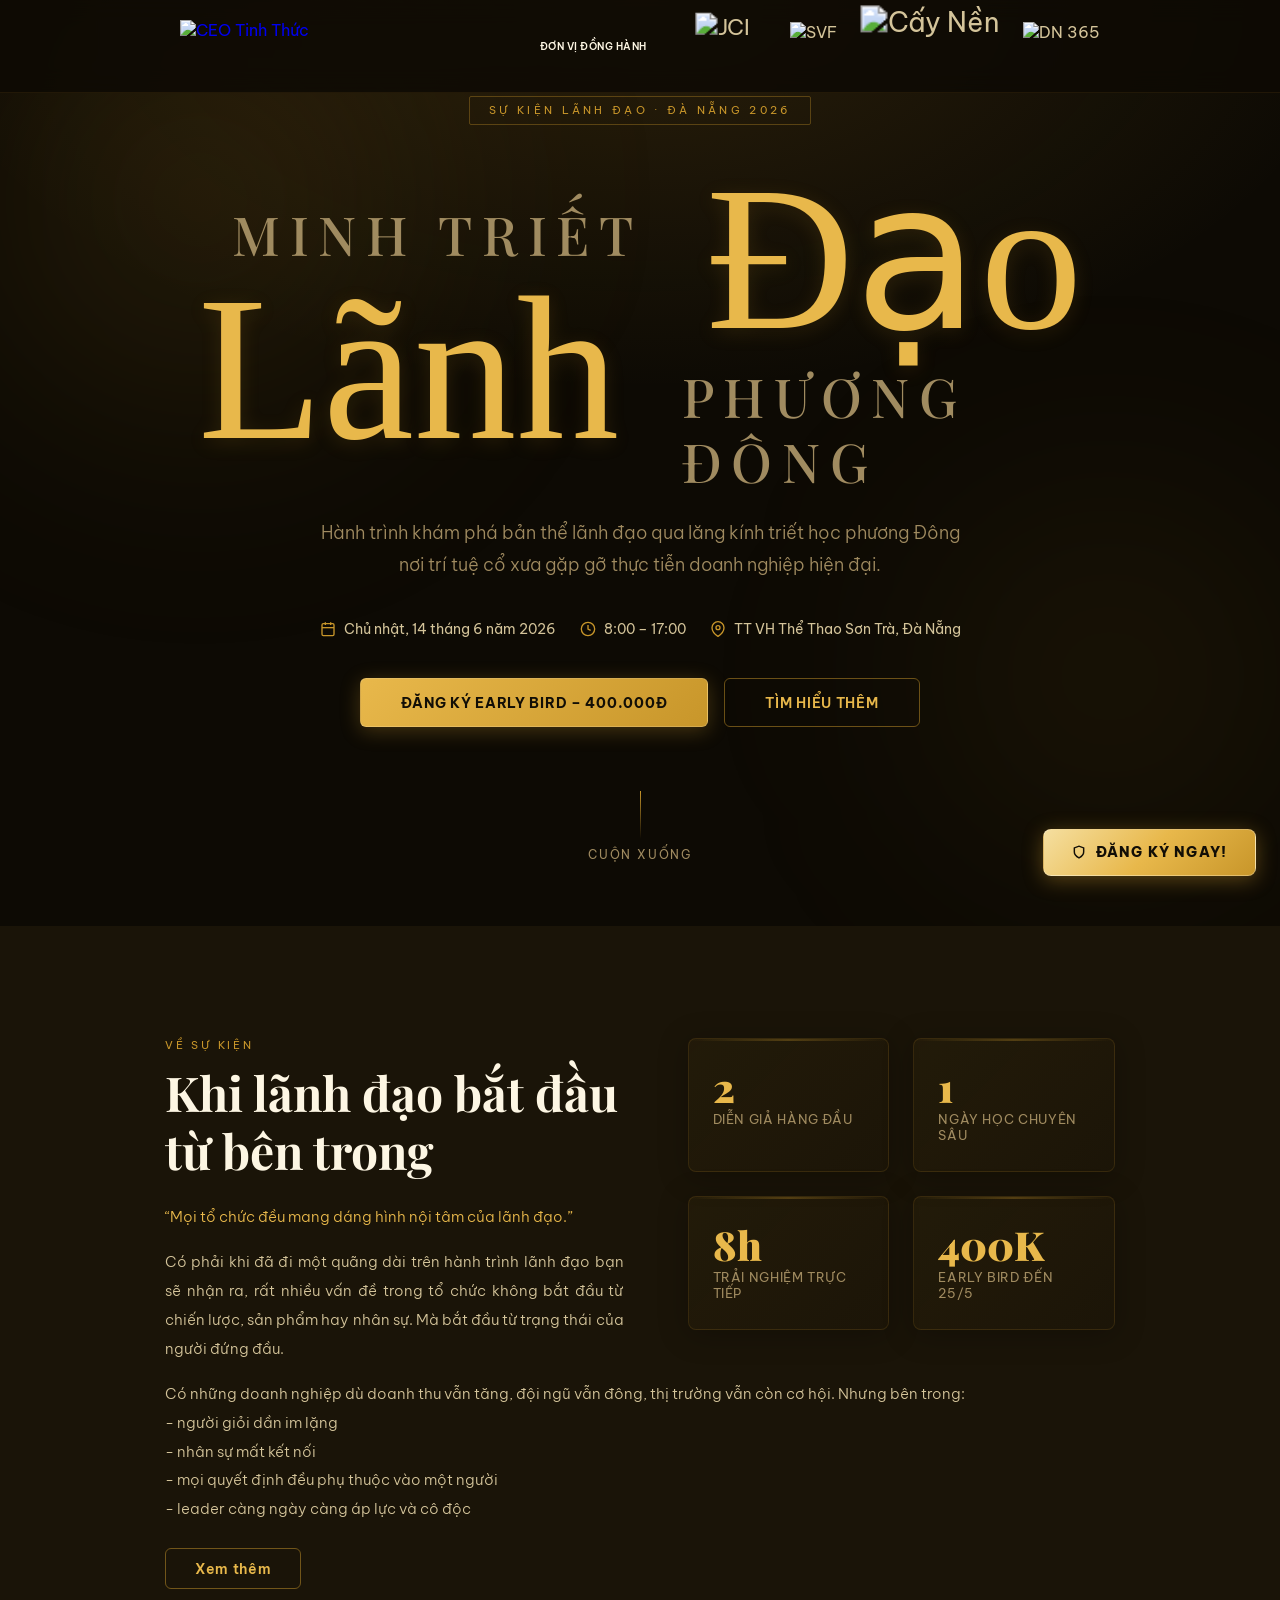
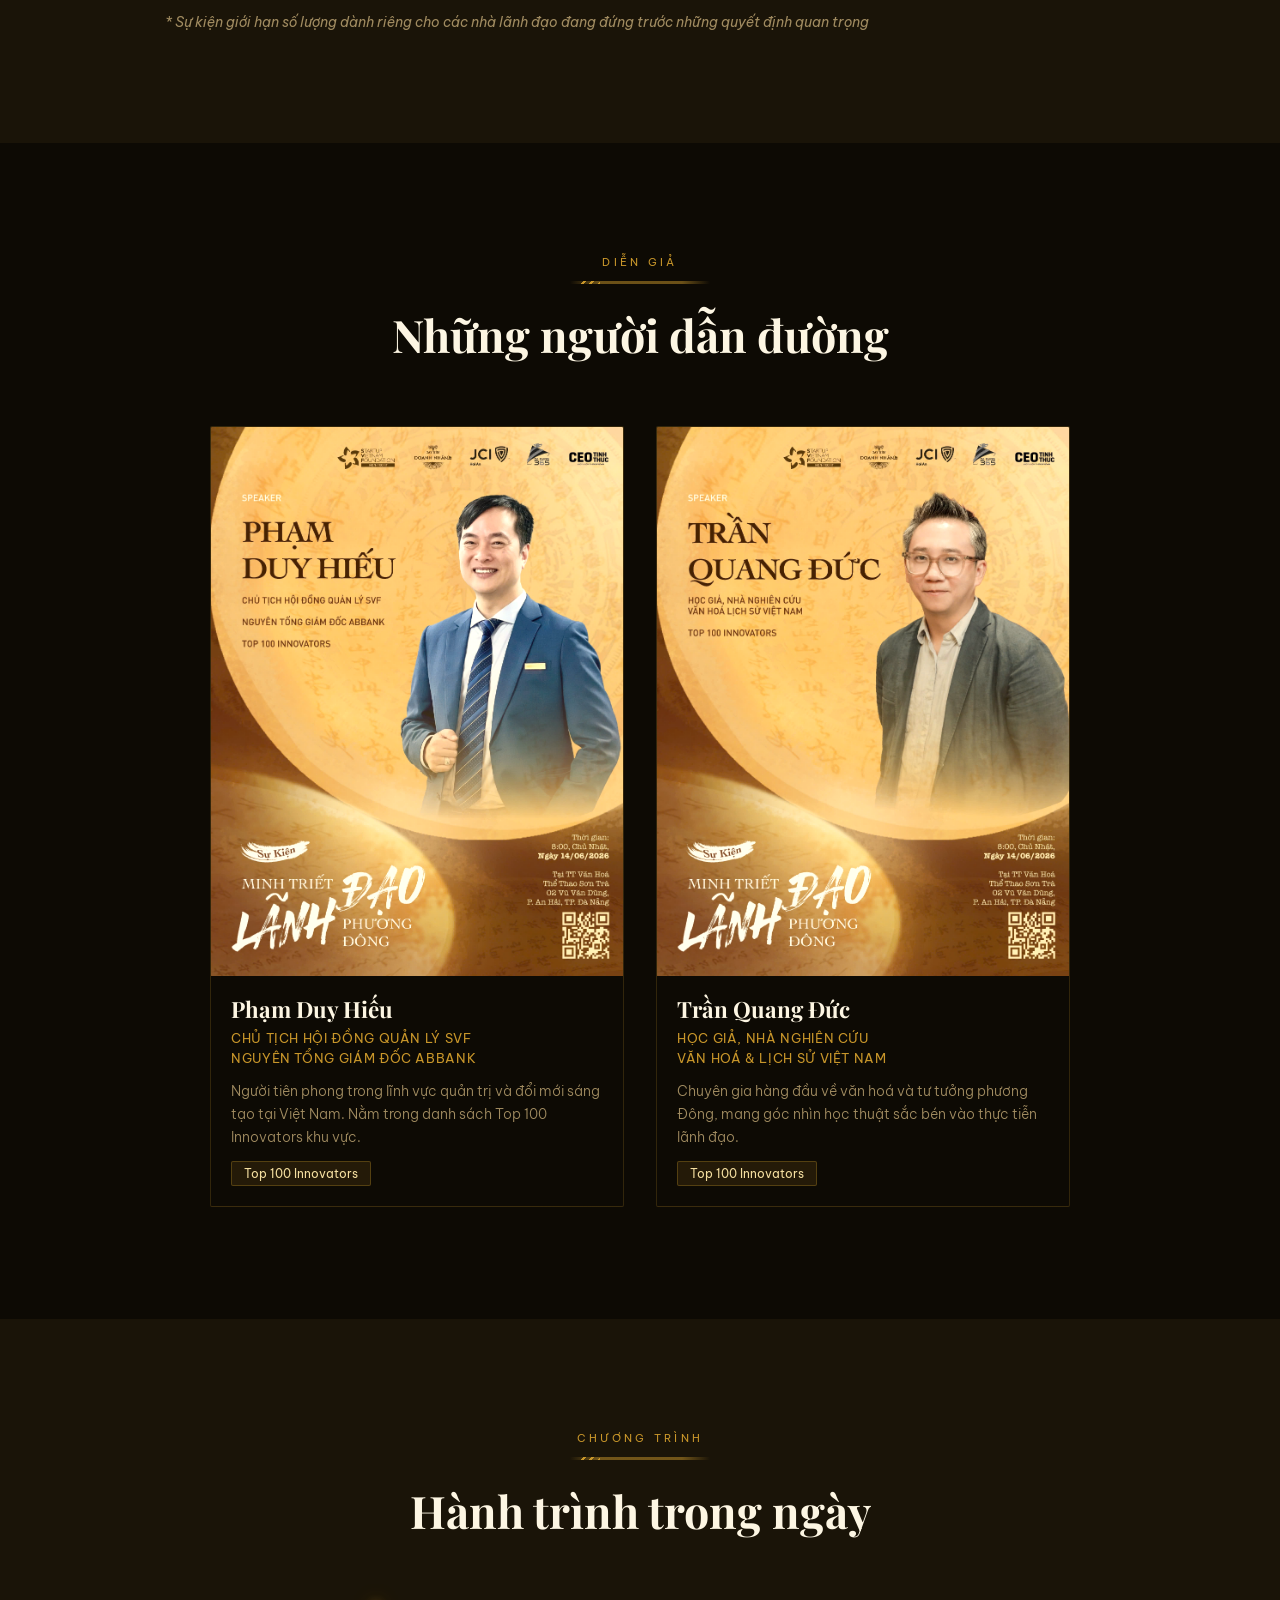
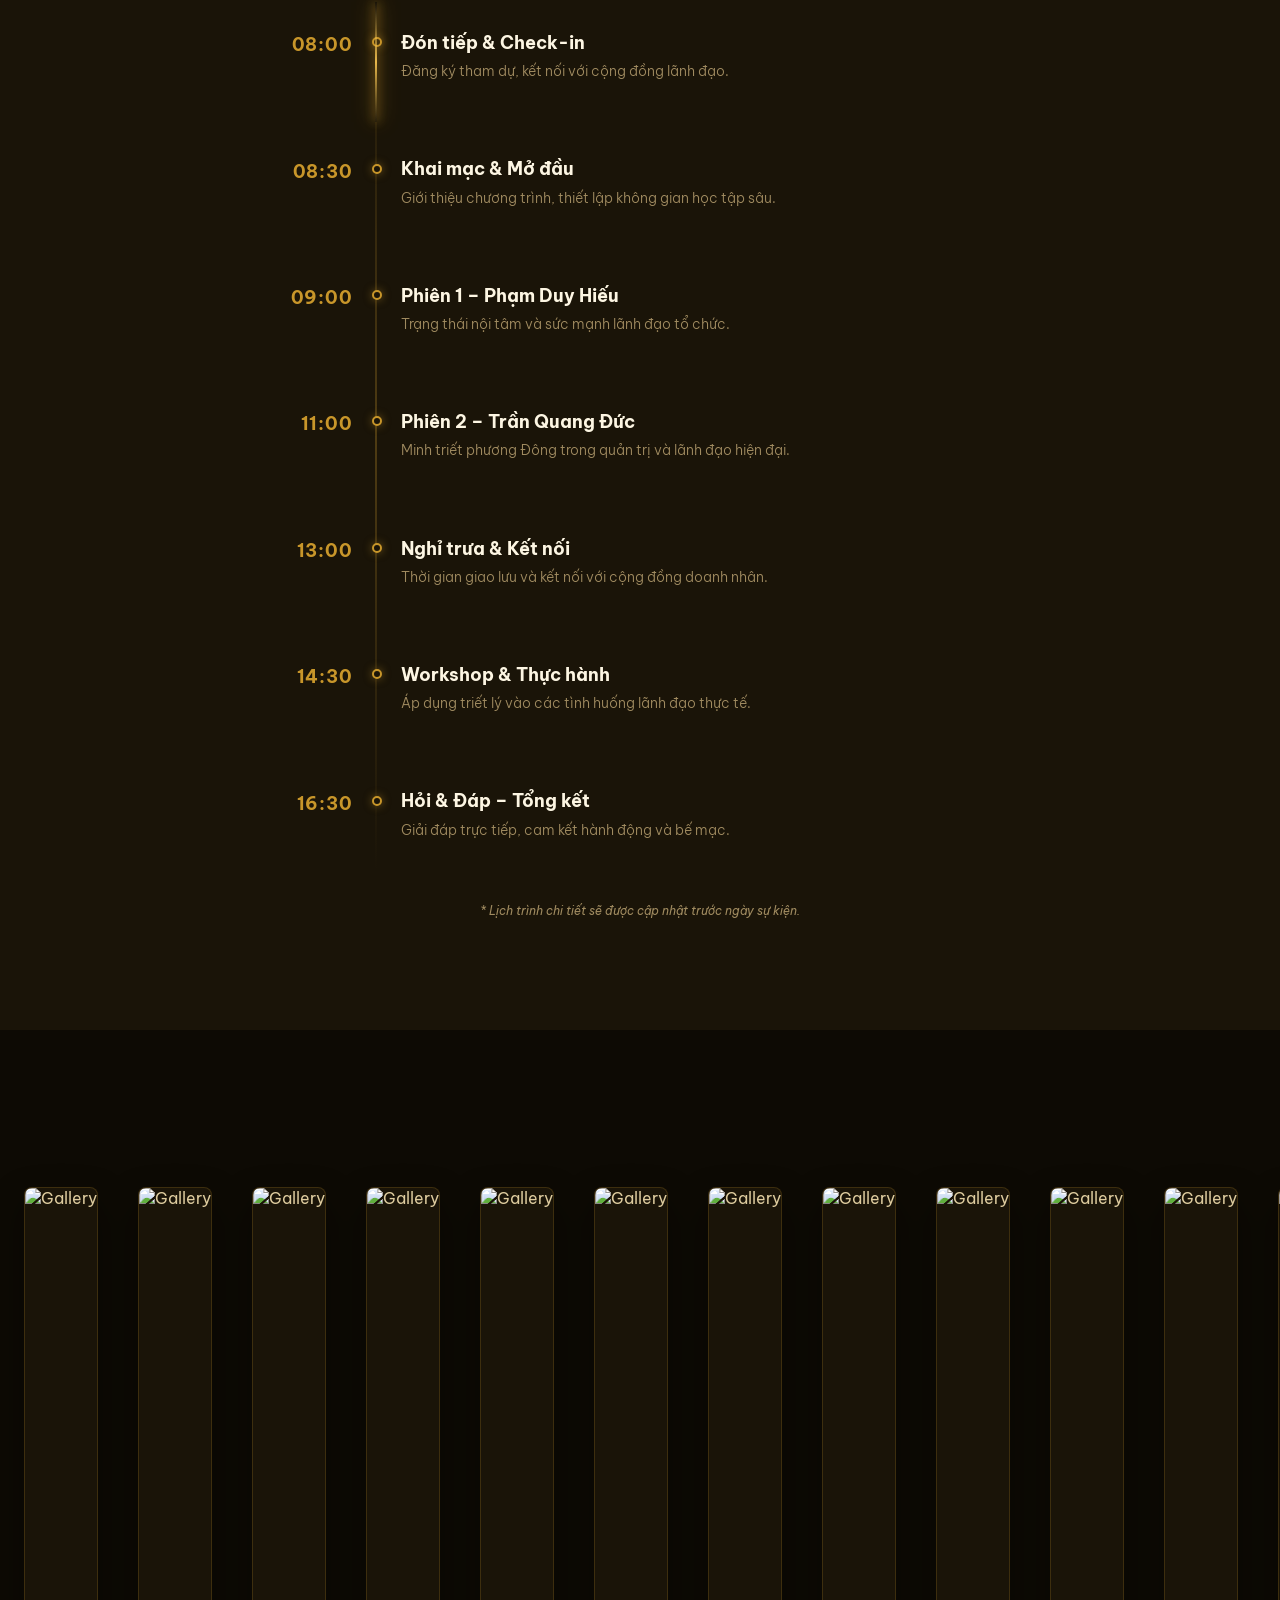
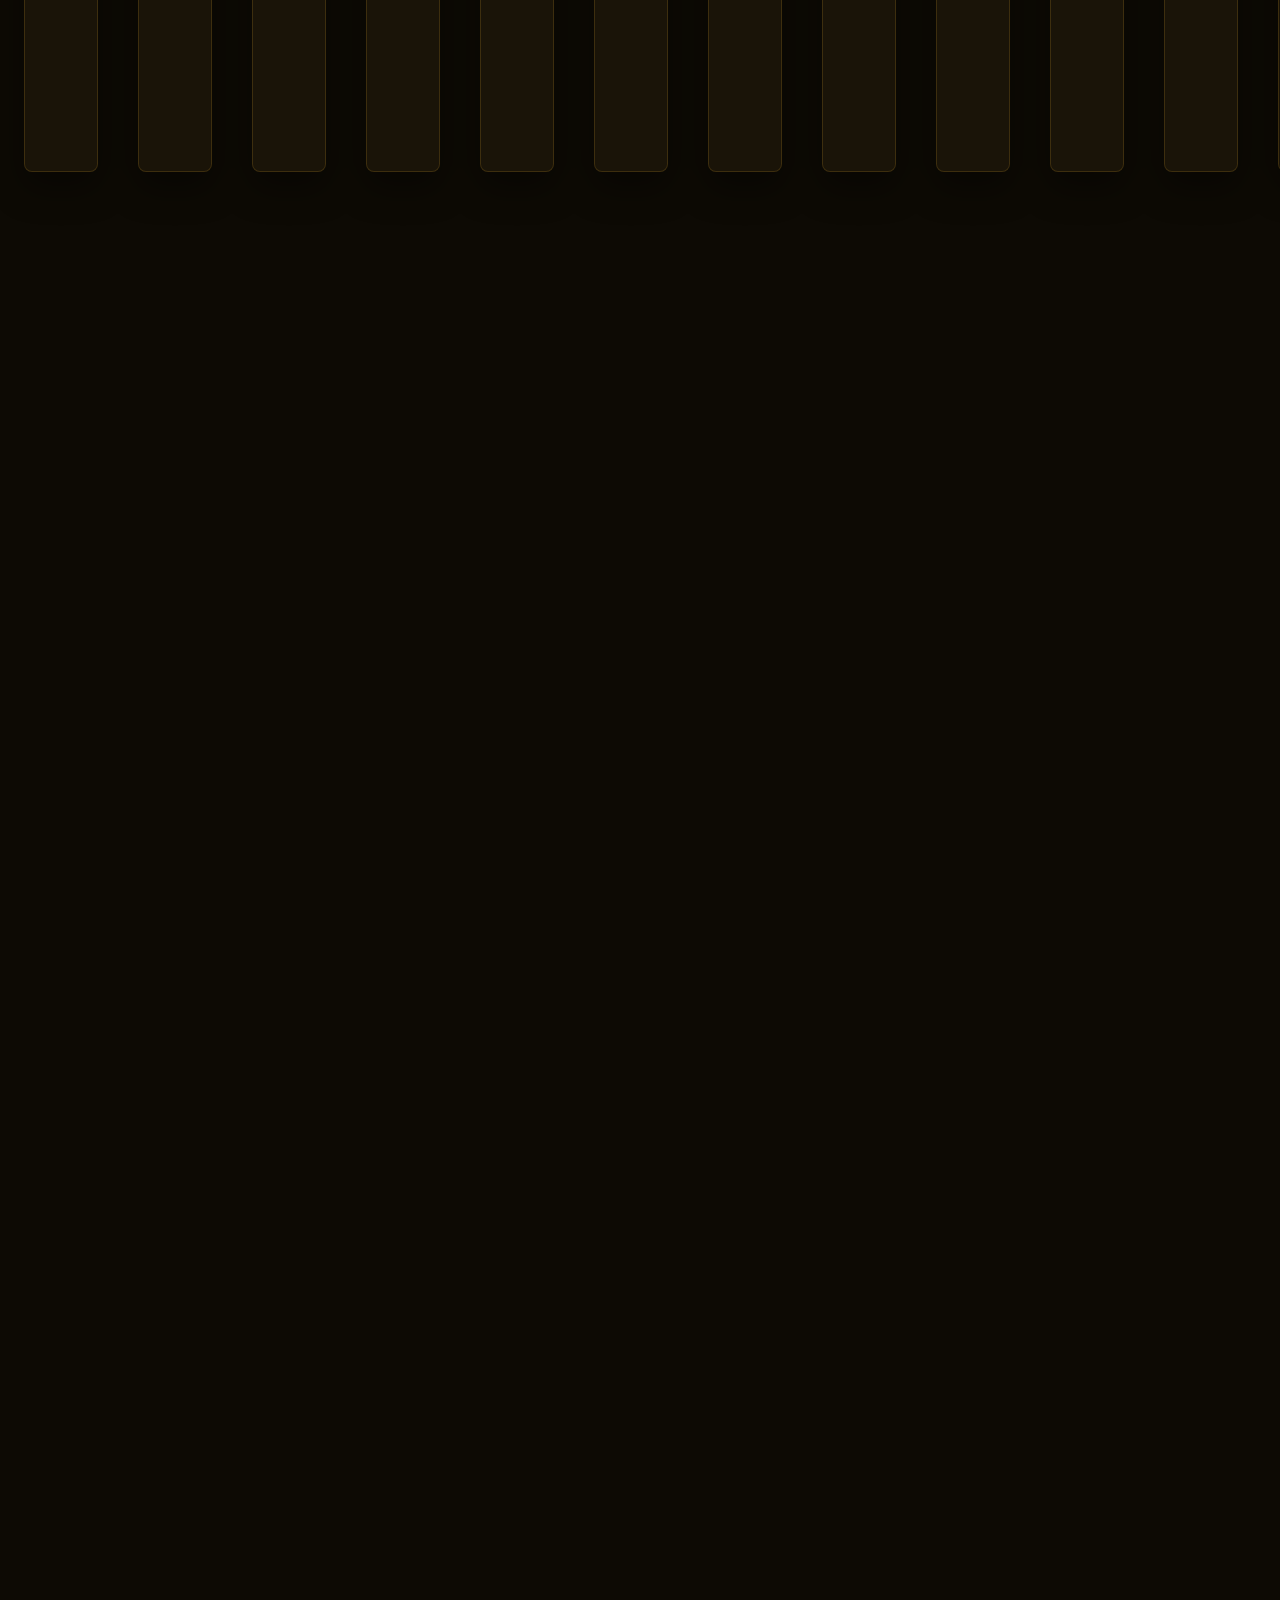
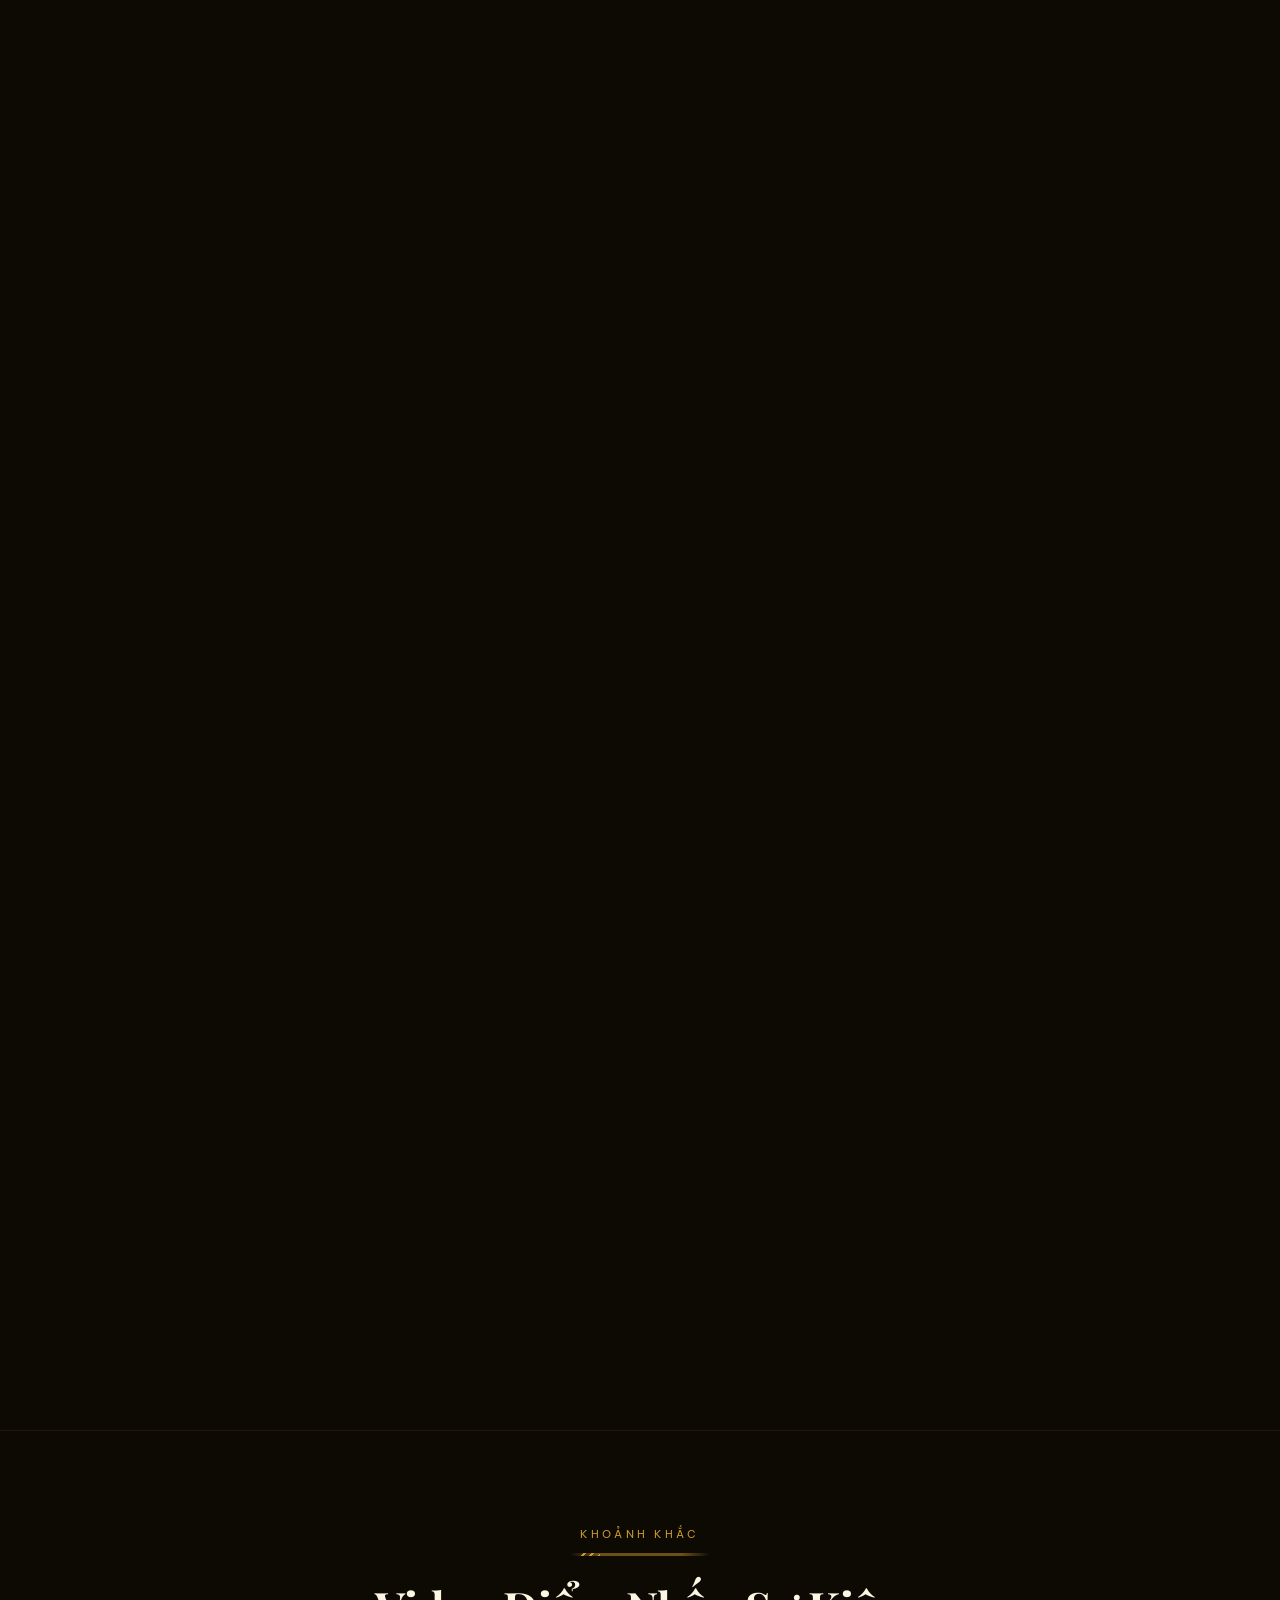
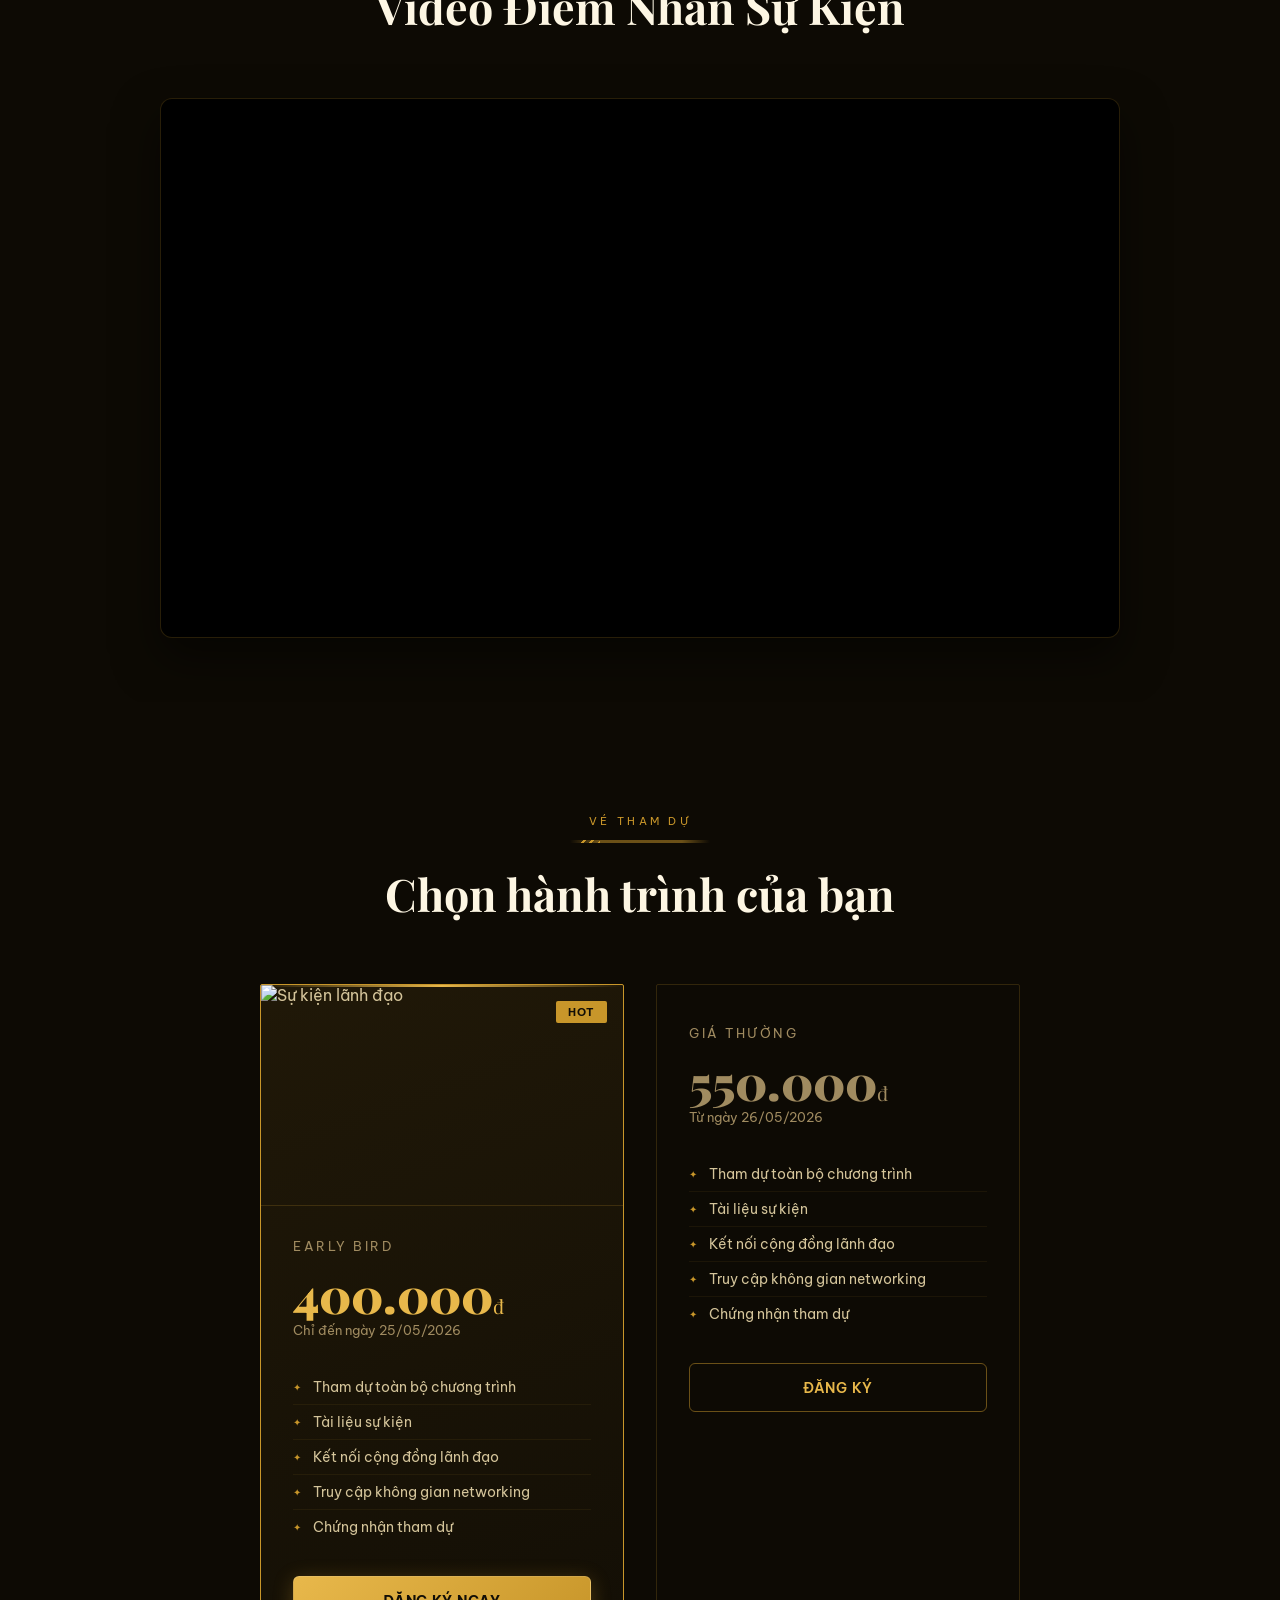
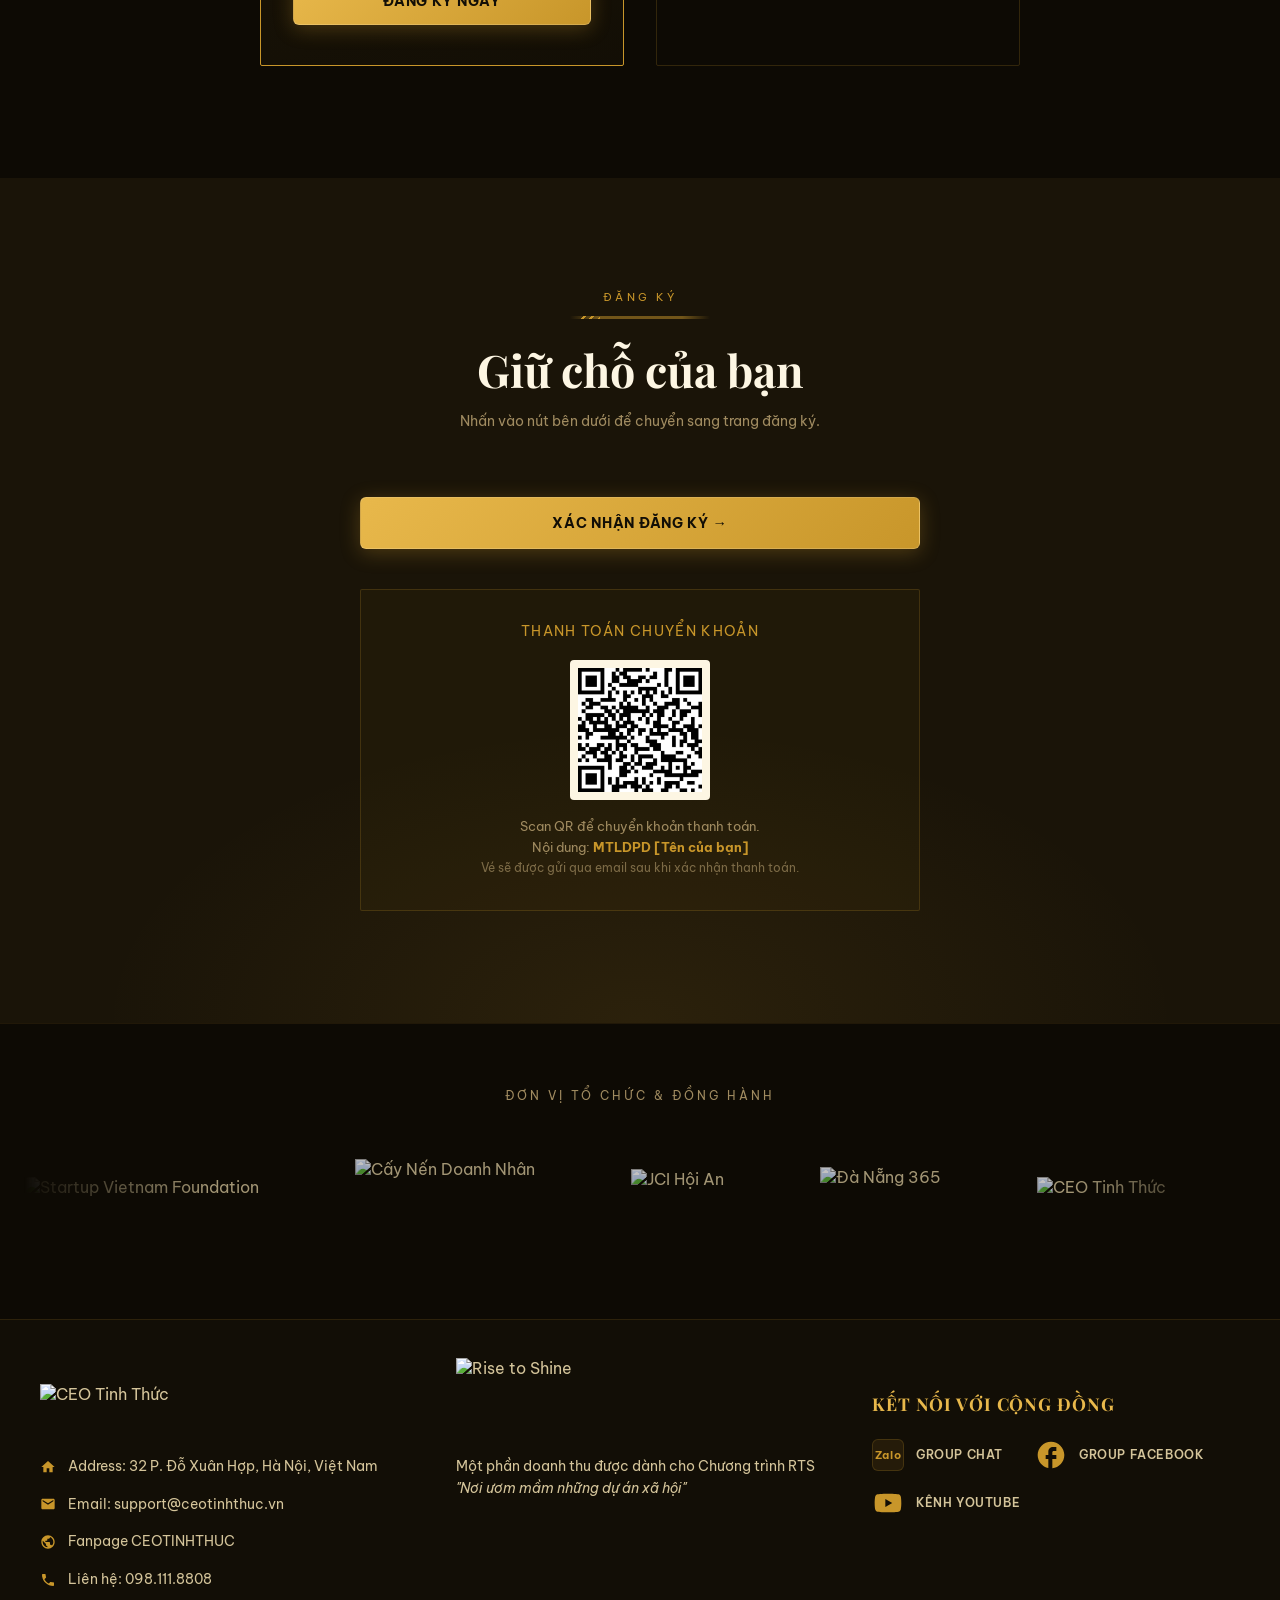
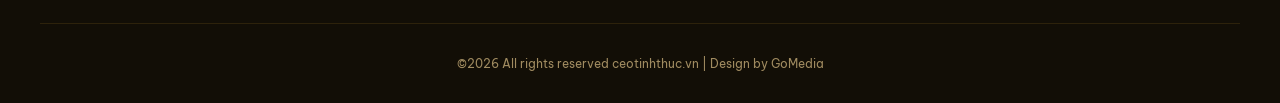
==== index.html @ cbc5095c "Deploy landing page" ====
<!DOCTYPE html>
<html lang="vi">

<head>
  <meta charset="UTF-8">
  <meta name="viewport" content="width=device-width, initial-scale=1.0">
  <title>Minh Triết Lãnh Đạo Phương Đông – 14/06/2026</title>
  <link rel="preconnect" href="https://fonts.googleapis.com">
  <link rel="preconnect" href="https://fonts.gstatic.com" crossorigin>
  <link
    href="https://fonts.googleapis.com/css2?family=Be+Vietnam+Pro:ital,wght@0,300;0,400;0,500;0,600;0,700;0,800;0,900;1,300;1,400&family=Playfair+Display:wght@700;900&display=swap"
    rel="stylesheet">
  <style>
    @font-face {
      font-family: 'Bridgers Brush';
      src: url('1FTV-VIP-Bridgers-Brush.otf') format('opentype');
      font-weight: normal;
      font-style: normal;
      font-display: swap;
    }

    *,
    *::before,
    *::after {
      box-sizing: border-box;
      margin: 0;
      padding: 0;
    }

    :root {
      --gold: #C8962A;
      --gold-light: #E8B84B;
      --gold-pale: #F5DFA0;
      --gold-glow: #F0C050;
      --dark: #0D0A04;
      --dark-2: #1A1408;
      --dark-3: #251C0C;
      --dark-4: #2E2310;
      --ink: #120E06;
      --cream: #FDF6E3;
      --cream-dim: #F5EDCC;
      --text-muted: #A08B60;
      --text-body: #D4C49A;
    }

    html {
      scroll-behavior: smooth;
    }

    body {
      font-family: 'Be Vietnam Pro', sans-serif;
      background: var(--dark);
      color: var(--text-body);
      overflow-x: hidden;
    }

    /* ─── NOISE OVERLAY ─── */
    body::before {
      content: '';
      position: fixed;
      inset: 0;
      z-index: 0;
      background-image: url("data:image/svg+xml,%3Csvg viewBox='0 0 256 256' xmlns='http://www.w3.org/2000/svg'%3E%3Cfilter id='n'%3E%3CfeTurbulence type='fractalNoise' baseFrequency='0.9' numOctaves='4' stitchTiles='stitch'/%3E%3C/filter%3E%3Crect width='100%25' height='100%25' filter='url(%23n)' opacity='0.04'/%3E%3C/svg%3E");
      pointer-events: none;
      opacity: .35;
    }

    /* ─── GLOW BLOBS ─── */
    .blob {
      position: absolute;
      border-radius: 50%;
      filter: blur(120px);
      pointer-events: none;
      z-index: 0;
    }

    .blob-1 {
      width: 600px;
      height: 600px;
      background: radial-gradient(circle, rgba(200, 150, 42, .18) 0%, transparent 70%);
      top: -100px;
      left: -100px;
      animation: blobFloat1 8s infinite ease-in-out;
    }

    .blob-2 {
      width: 500px;
      height: 500px;
      background: radial-gradient(circle, rgba(200, 150, 42, .12) 0%, transparent 70%);
      bottom: 0;
      right: -80px;
      animation: blobFloat2 10s infinite ease-in-out;
    }

    /* ─── SECTION BASE ─── */
    section {
      position: relative;
      z-index: 1;
    }

    /* ─── DIVIDER ─── */
    .divider {
      position: relative;
      width: 140px;
      height: 3px;
      background: linear-gradient(90deg, transparent, rgba(200, 150, 42, 0.5) 20%, rgba(200, 150, 42, 0.5) 80%, transparent 100%);
      margin: 0 auto 1.5rem;
      overflow: hidden;
    }

    .divider.left {
      margin: 0 0 1.5rem;
    }

    /* Diagonal accent slashes on the left edge */
    .divider::before {
      content: '';
      position: absolute;
      left: 10px;
      top: 0;
      width: 20px;
      height: 100%;
      background: repeating-linear-gradient(-45deg, var(--gold) 0, var(--gold) 2px, transparent 2px, transparent 6px);
      z-index: 2;
    }

    /* Glowing energy light pulse running left-to-right in a loop */
    .divider::after {
      content: '';
      position: absolute;
      top: 0;
      left: -40px;
      width: 40px;
      height: 100%;
      background: linear-gradient(90deg, transparent, var(--gold-light), #ffffff, var(--gold-light), transparent);
      animation: divider-glow-pulse 4s infinite cubic-bezier(0.25, 0.46, 0.45, 0.94);
      z-index: 1;
    }

    @keyframes divider-glow-pulse {
      0% {
        left: -40px;
      }

      30%,
      100% {
        left: 100%;
      }
    }

    /* ─── ORNAMENT ─── */
    .ornament {
      display: flex;
      align-items: center;
      gap: 12px;
      color: var(--gold);
      font-size: 11px;
      letter-spacing: .2em;
      text-transform: uppercase;
      margin-bottom: 1rem;
    }

    .ornament::before,
    .ornament::after {
      content: '';
      flex: 1;
      max-width: 40px;
      height: 1px;
      background: var(--gold);
      opacity: .5;
    }

    /* ═══════════════════════════════
     HERO
  ═══════════════════════════════ */
    #hero {
      min-height: 100vh;
      display: flex;
      flex-direction: column;
      justify-content: center;
      align-items: center;
      text-align: center;
      padding: 6rem 1.5rem 4rem;
      background:
        radial-gradient(ellipse 80% 60% at 50% 0%, rgba(200, 150, 42, .15) 0%, transparent 70%),
        var(--dark);
      overflow: hidden;
    }

    #hero::before {
      content: '';
      position: absolute;
      top: 0;
      right: 0;
      bottom: 0;
      left: 0;
      z-index: -1;
      background-image: url('KV.png');
      background-size: cover;
      background-position: center;
      opacity: 0.6;
      mask-image: linear-gradient(to left, rgba(0, 0, 0, 1) 0%, rgba(0, 0, 0, 0) 100%);
      -webkit-mask-image: linear-gradient(to left, rgba(0, 0, 0, 1) 0%, rgba(0, 0, 0, 0) 100%);
      pointer-events: none;
    }

    .hero-kicker {
      font-size: 11px;
      letter-spacing: .3em;
      text-transform: uppercase;
      color: var(--gold);
      border: 1px solid rgba(200, 150, 42, .35);
      padding: .4rem 1.2rem;
      border-radius: 2px;
      display: inline-block;
      margin-bottom: 2rem;
      opacity: 0;
      animation: kickerReveal 1s cubic-bezier(0.16, 1, 0.3, 1) 0.1s both;
    }

    /* Calligraphic Title Grid & Layout */
    .hero-title-grid {
      display: flex;
      justify-content: center;
      align-items: center;
      gap: clamp(0.5rem, 1.8vw, 1.5rem);
      /* Balanced central gap to pull columns together while keeping text readable */
      max-width: 1000px;
      margin: 1.5rem auto 0;
      position: relative;
      z-index: 1;
    }

    .grid-left {
      display: flex;
      flex-direction: column;
      align-items: flex-end;
      /* Align elements to the right edge (center gutter) to bring Lãnh closer to Đạo */
      text-align: right;
    }

    .grid-right {
      display: flex;
      flex-direction: column;
      align-items: flex-start;
      /* Align elements to the left edge (center gutter) */
      text-align: left;
      margin-top: -1.2rem;
      /* Gentle shift up for "ĐẠO" to align with "MINH TRIẾT" level without clashing */
    }

    .grid-minh-triet {
      font-family: 'Playfair Display', serif;
      font-size: clamp(2.2rem, 4.2vw, 3.5rem);
      color: var(--text-muted);
      text-transform: uppercase;
      letter-spacing: 0.18em;
      /* Elegant wider spacing */
      font-weight: 500;
      /* Thinner, clean weight to match Image 2 */
      line-height: 1;
      margin-bottom: 0.5rem;
      /* Clean gap to prevent the calligraphy tilde from overlapping */
      margin-right: 0.5rem;
      /* Margin right since container is right-aligned */
      opacity: 0;
      animation: titleRevealSerif 1.2s cubic-bezier(0.16, 1, 0.3, 1) 0.3s both;
    }

    .grid-lanh {
      font-family: 'Bridgers Brush', cursive;
      font-size: clamp(8rem, 16vw, 13.5rem);
      color: var(--gold-light);
      line-height: 0.95;
      /* Increased line-height for clean, non-overlapping diacritics */
      margin-top: 0.2rem;
      margin-right: clamp(1.2rem, 2.5vw, 2.5rem);
      /* Added horizontal spacing to prevent overlap */
      text-shadow: 0 4px 20px rgba(200, 150, 42, 0.15);
      font-weight: normal;
      opacity: 0;
      animation: titleRevealBrushLeft 1.2s cubic-bezier(0.16, 1, 0.3, 1) 0.5s both, floatSlowLanh 6s infinite 1.7s ease-in-out;
    }

    .grid-dao {
      font-family: 'Bridgers Brush', cursive;
      font-size: clamp(8rem, 16vw, 13.5rem);
      color: var(--gold-light);
      line-height: 0.95;
      /* Increased line-height for clean, non-overlapping diacritics */
      margin-left: clamp(1.2rem, 2.5vw, 2.5rem);
      /* Added horizontal spacing to prevent overlap */
      margin-bottom: 0.5rem;
      /* Spacious bottom gap to prevent overlapping with "PHƯƠNG ĐÔNG" below */
      text-shadow: 0 4px 20px rgba(200, 150, 42, 0.15);
      font-weight: normal;
      opacity: 0;
      animation: titleRevealBrushRight 1.2s cubic-bezier(0.16, 1, 0.3, 1) 0.5s both, floatSlowDao 6s infinite 1.7s ease-in-out;
    }

    .grid-phuong-dong {
      font-family: 'Playfair Display', serif;
      font-size: clamp(2.2rem, 4.2vw, 3.5rem);
      color: var(--text-muted);
      text-transform: uppercase;
      letter-spacing: 0.18em;
      /* Elegant wider spacing */
      font-weight: 500;
      /* Thinner, clean weight to match Image 2 */
      line-height: 1.2;
      /* Beautiful text line height for stacked words */
      display: flex;
      flex-direction: column;
      align-items: flex-start;
      margin-left: 0.5rem;
    }

    .grid-phuong-dong span {
      display: block;
      opacity: 0;
    }

    .grid-phuong-dong span:nth-child(1) {
      animation: titleRevealSerif 1.2s cubic-bezier(0.16, 1, 0.3, 1) 0.7s both;
    }

    .grid-phuong-dong span:nth-child(2) {
      animation: titleRevealSerif 1.2s cubic-bezier(0.16, 1, 0.3, 1) 0.8s both;
    }



    /* Mobile Responsive Title styling */
    @media (max-width: 600px) {
      .hero-title-grid {
        flex-direction: column;
        align-items: center;
        margin-top: 1rem;
      }

      .grid-left,
      .grid-right {
        align-items: center;
        text-align: center;
        margin: 0;
      }

      .grid-right {
        margin-top: -1.5rem;
      }

      .grid-minh-triet {
        margin-left: 0;
        font-size: 2rem;
      }

      .grid-lanh {
        margin-right: 0;
        font-size: 6.5rem;
      }

      .grid-dao {
        margin-left: 0;
        font-size: 6.5rem;
      }

      .grid-phuong-dong {
        margin-left: 0;
        align-items: center;
        font-size: 2rem;
      }
    }

    .hero-subtitle {
      font-size: clamp(.95rem, 2vw, 1.1rem);
      color: var(--text-muted);
      max-width: 850px;
      line-height: 1.8;
      margin: 1.5rem auto 0;
      font-weight: 300;
      overflow: hidden;
    }

    .hero-subtitle span {
      display: block;
      opacity: 0;
      transform: translateY(100%);
      animation: subtitleLineReveal 1.2s cubic-bezier(0.16, 1, 0.3, 1) forwards;
    }

    .hero-subtitle span:nth-child(1) {
      animation-delay: 0.9s;
    }

    .hero-subtitle span:nth-child(2) {
      animation-delay: 1.05s;
    }

    .hero-meta {
      display: flex;
      flex-wrap: wrap;
      justify-content: center;
      gap: 1.5rem;
      margin: 2.5rem 0;
    }

    .hero-meta-item {
      display: flex;
      align-items: center;
      gap: .5rem;
      font-size: .85rem;
      color: var(--text-body);
      opacity: 0;
      transform: translateY(15px);
      animation: metaItemReveal 0.8s cubic-bezier(0.16, 1, 0.3, 1) forwards;
    }

    .hero-meta-item:nth-child(1) { animation-delay: 1.3s; }
    .hero-meta-item:nth-child(2) { animation-delay: 1.45s; }
    .hero-meta-item:nth-child(3) { animation-delay: 1.6s; }

    .hero-meta-item svg {
      color: var(--gold);
      flex-shrink: 0;
    }

    .hero-cta {
      display: flex;
      gap: 1rem;
      flex-wrap: wrap;
      justify-content: center;
      opacity: 0;
      transform: translateY(20px);
      animation: ctaReveal 1s cubic-bezier(0.16, 1, 0.3, 1) 1.8s forwards;
    }

    .btn-primary {
      background: linear-gradient(135deg, var(--gold-light), var(--gold));
      color: var(--ink);
      font-family: 'Be Vietnam Pro', sans-serif;
      font-weight: 700;
      font-size: .9rem;
      letter-spacing: .05em;
      text-transform: uppercase;
      padding: .9rem 2.5rem;
      border: 1px solid rgba(255, 255, 255, 0.15);
      border-radius: 6px;
      cursor: pointer;
      text-decoration: none;
      display: inline-block;
      position: relative;
      overflow: hidden;
      transition: all 0.3s cubic-bezier(0.25, 0.8, 0.25, 1);
      box-shadow: 0 4px 20px rgba(200, 150, 42, .3);
    }

    /* Button Shimmer */
    .btn-primary::before {
      content: '';
      position: absolute;
      top: 0;
      left: -150%;
      width: 50%;
      height: 100%;
      background: linear-gradient(
        to right,
        rgba(255, 255, 255, 0) 0%,
        rgba(255, 255, 255, 0.4) 50%,
        rgba(255, 255, 255, 0) 100%
      );
      transform: skewX(-25deg);
      animation: buttonShimmer 3.5s infinite ease-in-out;
    }

    .btn-primary:hover {
      transform: translateY(-4px) scale(1.02);
      box-shadow: 0 10px 30px rgba(200, 150, 42, 0.5);
      background: linear-gradient(135deg, #fff 0%, var(--gold-light) 50%, var(--gold) 100%);
    }

    .btn-outline {
      background: transparent;
      color: var(--gold-light);
      font-family: 'Be Vietnam Pro', sans-serif;
      font-weight: 600;
      font-size: .9rem;
      letter-spacing: .05em;
      text-transform: uppercase;
      padding: .9rem 2.5rem;
      border: 1px solid rgba(200, 150, 42, .5);
      border-radius: 6px;
      cursor: pointer;
      text-decoration: none;
      display: inline-block;
      transition: all 0.3s cubic-bezier(0.25, 0.8, 0.25, 1);
    }

    .btn-outline:hover {
      transform: translateY(-4px) scale(1.02);
      background: rgba(200, 150, 42, .12);
      border-color: var(--gold-light);
      box-shadow: 0 8px 25px rgba(200, 150, 42, 0.15);
    }

    .hero-scroll {
      margin-top: 4rem;
      display: flex;
      flex-direction: column;
      align-items: center;
      gap: .5rem;
      font-size: .75rem;
      letter-spacing: .15em;
      text-transform: uppercase;
      color: var(--text-muted);
      opacity: 0;
      transform: translateY(10px);
      animation: scrollReveal 1s cubic-bezier(0.16, 1, 0.3, 1) 2.2s forwards, scrollBob 2s infinite 3.2s ease-in-out;
    }

    .scroll-line {
      width: 1px;
      height: 48px;
      background: linear-gradient(to bottom, var(--gold), transparent);
      animation: scrollPulse 2s ease-in-out infinite;
    }

    /* ═══════════════════════════════
     ABOUT
  ═══════════════════════════════ */
    #about {
      padding: 7rem 1.5rem;
      background: var(--dark-2);
    }

    #about .reveal {
      opacity: 1;
      transform: none;
      transition: none;
    }

    .about-inner {
      max-width: 950px;
      margin: 0 auto;
    }

    .about-inner::after {
      content: "";
      display: table;
      clear: both;
    }

    .about-label {
      font-size: 11px;
      letter-spacing: .25em;
      text-transform: uppercase;
      color: var(--gold);
      margin-bottom: .75rem;
    }

    .about-heading {
      font-family: 'Playfair Display', serif;
      font-size: clamp(2rem, 4vw, 3rem);
      font-weight: 700;
      color: var(--cream);
      line-height: 1.2;
      margin-bottom: 1.5rem;
    }

    .about-body {
      font-size: .95rem;
      line-height: 1.9;
      color: var(--text-body);
      font-weight: 300;
      text-align: justify;
    }

    .about-body+.about-body {
      margin-top: 1rem;
    }

    .about-stats {
      float: right;
      width: 45%;
      margin-left: 4rem;
      margin-bottom: 2rem;
      display: grid;
      grid-template-columns: 1fr 1fr;
      gap: 1.5rem;
    }

    .stat-card {
      border: 1px solid rgba(200, 150, 42, .15);
      background: linear-gradient(135deg, rgba(200, 150, 42, 0.05) 0%, rgba(200, 150, 42, 0.01) 100%);
      padding: 1.75rem 1.5rem;
      border-radius: 8px;
      position: relative;
      overflow: hidden;
      transition: all 0.4s cubic-bezier(0.165, 0.84, 0.44, 1);
      box-shadow: 0 4px 30px rgba(0, 0, 0, 0.25);
    }

    .stat-card:hover {
      transform: translateY(-5px);
      border-color: rgba(200, 150, 42, 0.45);
      box-shadow: 0 10px 30px rgba(200, 150, 42, 0.12), 0 4px 30px rgba(0, 0, 0, 0.25);
      background: linear-gradient(135deg, rgba(200, 150, 42, 0.08) 0%, rgba(200, 150, 42, 0.02) 100%);
    }

    .stat-card::before {
      content: '';
      position: absolute;
      top: 0;
      left: 0;
      right: 0;
      height: 2px;
      background: linear-gradient(90deg, transparent, rgba(200, 150, 42, 0.3), transparent);
      transition: all 0.4s ease;
    }

    .stat-card:hover::before {
      background: linear-gradient(90deg, transparent, var(--gold-light), transparent);
    }

    .stat-num {
      font-family: 'Playfair Display', serif;
      font-size: 2.5rem;
      font-weight: 900;
      color: var(--gold-light);
      line-height: 1;
      margin-bottom: .25rem;
      transition: all 0.3s ease;
    }

    .stat-card:hover .stat-num {
      transform: scale(1.05);
      color: #fff;
    }

    .stat-label {
      font-size: .8rem;
      color: var(--text-muted);
      letter-spacing: .05em;
      text-transform: uppercase;
    }

    .btn-readmore {
      background: transparent;
      border: 1px solid rgba(200, 150, 42, 0.5);
      border-radius: 6px;
      color: var(--gold-light);
      font-size: 0.9rem;
      padding: 0.65rem 1.8rem;
      margin-top: 1.5rem;
      cursor: pointer;
      font-family: 'Be Vietnam Pro', sans-serif;
      font-weight: 600;
      transition: all 0.3s cubic-bezier(0.25, 0.8, 0.25, 1);
      letter-spacing: 0.05em;
    }

    .btn-readmore:hover {
      background: rgba(200, 150, 42, 0.12);
      border-color: var(--gold-light);
      color: var(--gold-light);
      transform: translateY(-2px);
      box-shadow: 0 4px 15px rgba(200, 150, 42, 0.15);
    }

    /* Staggered Scroll Reveal for About Section Children */
    #about .reveal .about-label,
    #about .reveal .about-heading,
    #about .reveal .about-content-wrapper,
    #about .reveal .stat-card {
      opacity: 0;
      transform: translateY(25px);
      transition: opacity 0.8s cubic-bezier(0.165, 0.84, 0.44, 1), transform 0.8s cubic-bezier(0.165, 0.84, 0.44, 1);
    }

    #about .reveal.visible .about-label { opacity: 1; transform: translateY(0); transition-delay: 0.1s; }
    #about .reveal.visible .stat-card:nth-child(1) { opacity: 1; transform: translateY(0); transition-delay: 0.2s; }
    #about .reveal.visible .stat-card:nth-child(2) { opacity: 1; transform: translateY(0); transition-delay: 0.35s; }
    #about .reveal.visible .about-heading { opacity: 1; transform: translateY(0); transition-delay: 0.45s; }
    #about .reveal.visible .stat-card:nth-child(3) { opacity: 1; transform: translateY(0); transition-delay: 0.5s; }
    #about .reveal.visible .about-content-wrapper { opacity: 1; transform: translateY(0); transition-delay: 0.6s; }
    #about .reveal.visible .stat-card:nth-child(4) { opacity: 1; transform: translateY(0); transition-delay: 0.65s; }

    /* ═══════════════════════════════
     SPEAKERS
  ═══════════════════════════════ */
    #speakers {
      padding: 7rem 1.5rem;
      background: var(--dark);
    }

    .section-header {
      text-align: center;
      margin-bottom: 4rem;
    }

    .section-label {
      font-size: 11px;
      letter-spacing: .3em;
      text-transform: uppercase;
      color: var(--gold);
      margin-bottom: .75rem;
    }

    .section-title {
      font-family: 'Playfair Display', serif;
      font-size: clamp(2rem, 4vw, 2.8rem);
      font-weight: 700;
      color: var(--cream);
      line-height: 1.2;
    }

    .speakers-grid {
      max-width: 860px;
      margin: 0 auto;
      display: grid;
      grid-template-columns: 1fr 1fr;
      gap: 2rem;
    }

    .speaker-card {
      border: 1px solid rgba(200, 150, 42, .2);
      background: linear-gradient(160deg, rgba(200, 150, 42, .06) 0%, rgba(0, 0, 0, 0) 60%);
      border-radius: 2px;
      overflow: hidden;
      transition: transform .3s, box-shadow .3s;
      position: relative;
    }

    .speaker-card::before {
      content: '';
      position: absolute;
      top: 0;
      left: 0;
      right: 0;
      height: 1px;
      background: linear-gradient(90deg, transparent, var(--gold-light), transparent);
    }

    .speaker-card:hover {
      transform: translateY(-4px);
      box-shadow: 0 20px 60px rgba(200, 150, 42, .15);
    }

    .speaker-img-wrap {
      width: 100%;
      aspect-ratio: 3/4;
      overflow: hidden;
      background: var(--dark-3);
      position: relative;
    }

    .speaker-img-wrap img {
      width: 100%;
      height: 100%;
      object-fit: cover;
      object-position: top;
      filter: sepia(.15) contrast(1.05);
      transition: transform .5s;
    }

    .speaker-card:hover .speaker-img-wrap img {
      transform: scale(1.04);
    }

    .speaker-img-placeholder {
      width: 100%;
      height: 100%;
      display: flex;
      flex-direction: column;
      align-items: center;
      justify-content: center;
      gap: .75rem;
      background: linear-gradient(160deg, var(--dark-3), var(--dark-4));
    }

    .speaker-initials {
      width: 80px;
      height: 80px;
      border-radius: 50%;
      background: rgba(200, 150, 42, .15);
      border: 1px solid rgba(200, 150, 42, .3);
      display: flex;
      align-items: center;
      justify-content: center;
      font-family: 'Playfair Display', serif;
      font-size: 1.8rem;
      color: var(--gold-light);
      font-weight: 700;
    }

    .speaker-overlay {
      position: absolute;
      bottom: 0;
      left: 0;
      right: 0;
      background: linear-gradient(to top, rgba(13, 10, 4, .9) 0%, transparent 100%);
      padding: 2rem 1.25rem 1.25rem;
    }

    .speaker-info {
      padding: 1.25rem;
    }

    .speaker-name {
      font-family: 'Playfair Display', serif;
      font-size: 1.4rem;
      font-weight: 700;
      color: var(--cream);
      line-height: 1.2;
      margin-bottom: .4rem;
    }

    .speaker-role {
      font-size: .8rem;
      color: var(--gold);
      letter-spacing: .05em;
      text-transform: uppercase;
      margin-bottom: .75rem;
      line-height: 1.5;
    }

    .speaker-bio {
      font-size: .85rem;
      color: var(--text-muted);
      line-height: 1.7;
      font-weight: 300;
    }

    .speaker-tag {
      display: inline-block;
      margin-top: .75rem;
      background: rgba(200, 150, 42, .12);
      border: 1px solid rgba(200, 150, 42, .3);
      color: var(--gold-pale);
      font-size: .75rem;
      padding: .25rem .75rem;
      border-radius: 2px;
    }

    /* ═══════════════════════════════
     SCHEDULE
  ═══════════════════════════════ */
    #schedule {
      padding: 7rem 1.5rem;
      background: var(--dark-2);
    }

    .schedule-wrap {
      max-width: 800px;
      margin: 0 auto;
      position: relative;
    }

    .schedule-wrap::before {
      content: '';
      position: absolute;
      left: 135px;
      top: 0;
      bottom: 0;
      width: 2px;
      background: linear-gradient(to bottom, transparent, rgba(200, 150, 42, 0.3), transparent);
    }

    .schedule-wrap::after {
      content: '';
      position: absolute;
      left: 135px;
      top: calc(var(--scroll-progress, 0) * (100% - 120px));
      width: 2px;
      height: 120px;
      background: linear-gradient(to bottom, transparent, var(--gold-light), transparent);
      box-shadow: 0 0 10px var(--gold), 0 0 20px var(--gold);
      z-index: 1;
      transition: top 0.1s ease-out;
    }

    .schedule-item {
      display: grid;
      grid-template-columns: 80px 1fr;
      gap: 3rem;
      padding: 1.75rem 2rem;
      border-radius: 12px;
      border: 1px solid transparent;
      position: relative;
      margin-bottom: 1rem;
    }

    .schedule-item.reveal {
      transition: opacity 0.8s ease-out, transform 0.8s cubic-bezier(0.16, 1, 0.3, 1), background 0.4s, box-shadow 0.4s, border-color 0.4s;
    }

    .schedule-item.active:hover {
      background: linear-gradient(90deg, rgba(200, 150, 42, 0.03) 0%, rgba(200, 150, 42, 0.08) 100%);
      border: 1px solid rgba(200, 150, 42, 0.15);
      box-shadow: 0 10px 30px rgba(0, 0, 0, 0.4);
      transform: translateX(10px);
    }

    .schedule-time {
      font-size: 1.1rem;
      color: var(--gold);
      font-weight: 700;
      letter-spacing: .05em;
      padding-top: .15rem;
      text-align: right;
    }

    .schedule-dot {
      position: absolute;
      left: 131px;
      top: 2.15rem;
      width: 10px;
      height: 10px;
      border-radius: 50%;
      background: var(--dark-2);
      border: 2px solid var(--gold);
      box-shadow: 0 0 8px rgba(200, 150, 42, .5);
      transition: all 0.4s ease;
      z-index: 2;
    }

    .schedule-item.active:hover .schedule-dot {
      background: var(--gold-light);
      box-shadow: 0 0 15px var(--gold);
      transform: scale(1.4);
    }

    .schedule-content-title {
      font-size: 1.15rem;
      font-weight: 700;
      color: var(--cream);
      margin-bottom: .4rem;
    }

    .schedule-content-desc {
      font-size: .9rem;
      color: var(--text-muted);
      line-height: 1.6;
      font-weight: 300;
    }

    /* Staggered Animations */
    .schedule-item:nth-child(1) {
      transition-delay: 0.1s;
    }

    .schedule-item:nth-child(2) {
      transition-delay: 0.2s;
    }

    .schedule-item:nth-child(3) {
      transition-delay: 0.3s;
    }

    .schedule-item:nth-child(4) {
      transition-delay: 0.4s;
    }

    .schedule-item:nth-child(5) {
      transition-delay: 0.5s;
    }

    .schedule-item:nth-child(6) {
      transition-delay: 0.6s;
    }

    /* ═══════════════════════════════
     EVENT VIDEO
  ═══════════════════════════════ */
    #event-video {
      padding: 6rem 1.5rem 4rem 1.5rem;
      background: var(--dark);
      border-top: 1px solid rgba(200, 150, 42, 0.1);
      position: relative;
    }

    #event-video .video-container {
      max-width: 960px;
      margin: 0 auto;
      border-radius: 12px;
      overflow: hidden;
      border: 1px solid rgba(200, 150, 42, 0.2);
      box-shadow: 0 20px 45px rgba(0, 0, 0, 0.5);
      background: #000;
      aspect-ratio: 16/9;
      position: relative;
      transition: border-color 0.4s ease, box-shadow 0.4s ease;
    }

    #event-video .video-container:hover {
      border-color: rgba(200, 150, 42, 0.5);
      box-shadow: 0 25px 55px rgba(200, 150, 42, 0.15);
    }

    #event-video video,
    #event-video iframe {
      width: 100%;
      height: 100%;
      display: block;
      border: 0;
      object-fit: cover;
    }

    #event-video .video-container.reveal-zoom {
      opacity: 0;
      transform: scale(0.8) translateY(60px);
      transition: opacity 1.4s cubic-bezier(0.16, 1, 0.3, 1), transform 1.4s cubic-bezier(0.16, 1, 0.3, 1), border-color 0.4s ease, box-shadow 0.4s ease;
    }

    #event-video .video-container.reveal-zoom.visible {
      opacity: 1;
      transform: scale(1) translateY(0);
    }

    /* ═══════════════════════════════
     PRICING
  ═══════════════════════════════ */
    #pricing {
      padding: 7rem 1.5rem;
      background: var(--dark);
    }

    .pricing-grid {
      max-width: 760px;
      margin: 0 auto;
      display: grid;
      grid-template-columns: 1fr 1fr;
      gap: 2rem;
    }

    @keyframes featuredGlowPulse {
      0% {
        box-shadow: 0 0 20px rgba(200, 150, 42, .1);
      }

      50% {
        box-shadow: 0 0 40px rgba(200, 150, 42, .4);
      }

      100% {
        box-shadow: 0 0 20px rgba(200, 150, 42, .1);
      }
    }

    @keyframes shimmerTopMove {
      0% {
        transform: translateX(-100%);
      }

      100% {
        transform: translateX(100%);
      }
    }

    @keyframes badgePulseAnim {
      0% {
        transform: scale(1);
      }

      50% {
        transform: scale(1.05);
      }

      100% {
        transform: scale(1);
      }
    }

    .price-card {
      border: 1px solid rgba(200, 150, 42, .2);
      border-radius: 2px;
      padding: 2.5rem 2rem;
      position: relative;
      overflow: hidden;
      transition: all .4s cubic-bezier(0.25, 0.46, 0.45, 0.94);
    }

    .price-card:hover {
      transform: translateY(-8px);
      border-color: rgba(200, 150, 42, .5);
      box-shadow: 0 15px 40px rgba(0, 0, 0, .4);
    }

    .price-card .price-image-wrapper {
      overflow: hidden;
    }

    .price-card .price-image-wrapper img {
      transition: transform 0.6s cubic-bezier(0.25, 0.46, 0.45, 0.94) !important;
    }

    .price-card:hover .price-image-wrapper img {
      transform: scale(1.08) !important;
    }

    .price-card.featured {
      border-color: var(--gold);
      background: linear-gradient(160deg, rgba(200, 150, 42, .1) 0%, rgba(200, 150, 42, .03) 100%);
      animation: featuredGlowPulse 4s infinite ease-in-out;
    }

    .price-card.featured::before {
      content: '';
      position: absolute;
      top: 0;
      left: 0;
      right: 0;
      height: 2px;
      background: linear-gradient(90deg, transparent, var(--gold-light), transparent);
      animation: shimmerTopMove 3s infinite linear;
    }

    .price-badge {
      position: absolute;
      top: 1rem;
      right: 1rem;
      background: var(--gold);
      color: var(--ink);
      font-size: .7rem;
      font-weight: 700;
      letter-spacing: .1em;
      text-transform: uppercase;
      padding: .25rem .75rem;
      border-radius: 2px;
      animation: badgePulseAnim 2s infinite ease-in-out;
      transform-origin: center;
    }

    .price-label {
      font-size: .8rem;
      letter-spacing: .2em;
      text-transform: uppercase;
      color: var(--text-muted);
      margin-bottom: 1rem;
    }

    .price-amount {
      font-family: 'Playfair Display', serif;
      font-size: 3rem;
      font-weight: 900;
      color: var(--gold-light);
      line-height: 1;
      margin-bottom: .25rem;
    }

    .price-amount span {
      font-size: 1.2rem;
      font-weight: 400;
    }

    .price-until {
      font-size: .8rem;
      color: var(--text-muted);
      margin-bottom: 2rem;
    }

    .price-features {
      list-style: none;
      margin-bottom: 2rem;
    }

    .price-features li {
      font-size: .9rem;
      color: var(--text-body);
      padding: .5rem 0;
      border-bottom: 1px solid rgba(200, 150, 42, .08);
      display: flex;
      align-items: center;
      gap: .75rem;
    }

    .price-features li::before {
      content: '✦';
      color: var(--gold);
      font-size: .6rem;
      flex-shrink: 0;
    }

    .price-features li:last-child {
      border-bottom: none;
    }

    .btn-full {
      display: block;
      width: 100%;
      text-align: center;
      text-decoration: none;
    }

    /* ═══════════════════════════════
     REGISTER (FORM)
  ═══════════════════════════════ */
    #register {
      padding: 7rem 1.5rem;
      background:
        radial-gradient(ellipse 60% 50% at 50% 100%, rgba(200, 150, 42, .1) 0%, transparent 70%),
        var(--dark-2);
    }

    .register-wrap {
      max-width: 560px;
      margin: 0 auto;
    }

    .form-row {
      margin-bottom: 1.25rem;
    }

    .form-label {
      display: block;
      font-size: .8rem;
      letter-spacing: .1em;
      text-transform: uppercase;
      color: var(--text-muted);
      margin-bottom: .5rem;
    }

    .form-input {
      width: 100%;
      padding: .85rem 1rem;
      background: rgba(255, 255, 255, .04);
      border: 1px solid rgba(200, 150, 42, .2);
      border-radius: 2px;
      color: var(--cream);
      font-family: 'Be Vietnam Pro', sans-serif;
      font-size: .95rem;
      outline: none;
      transition: border-color .2s;
    }

    .form-input:focus {
      border-color: var(--gold);
    }

    .form-input::placeholder {
      color: rgba(160, 139, 96, .4);
    }

    select.form-input option {
      background: var(--dark-2);
    }

    .form-grid {
      display: grid;
      grid-template-columns: 1fr 1fr;
      gap: 1rem;
    }

    .qr-section {
      margin-top: 2.5rem;
      border: 1px solid rgba(200, 150, 42, .2);
      border-radius: 2px;
      padding: 2rem;
      background: rgba(200, 150, 42, .04);
      text-align: center;
    }

    .qr-title {
      font-size: .85rem;
      letter-spacing: .1em;
      text-transform: uppercase;
      color: var(--gold);
      margin-bottom: 1.25rem;
    }

    .qr-box {
      width: 140px;
      height: 140px;
      margin: 0 auto 1rem;
      background: var(--cream);
      border-radius: 4px;
      display: flex;
      align-items: center;
      justify-content: center;
      font-size: .7rem;
      color: var(--dark);
      text-align: center;
      padding: .5rem;
    }

    .qr-note {
      font-size: .8rem;
      color: var(--text-muted);
      line-height: 1.6;
    }

    /* ═══════════════════════════════
     PARTNERS
  ═══════════════════════════════ */
    #partners {
      padding: 4rem 1.5rem;
      background: var(--dark);
      border-top: 1px solid rgba(200, 150, 42, .1);
    }

    .partners-label {
      text-align: center;
      font-size: .75rem;
      letter-spacing: .25em;
      text-transform: uppercase;
      color: var(--text-muted);
      margin-bottom: 2rem;
    }

    .partners-marquee {
      overflow: hidden;
      width: 100%;
      position: relative;
      padding: 1.5rem 0;
      mask-image: linear-gradient(to right, transparent, #fff 15%, #fff 85%, transparent);
      -webkit-mask-image: linear-gradient(to right, transparent, #fff 15%, #fff 85%, transparent);
    }

    .partners-track {
      display: flex;
      width: max-content;
      animation: marqueeScroll 28s linear infinite;
    }

    .partners-marquee:hover .partners-track {
      animation-play-state: paused;
    }

    .partners-group {
      display: flex;
      align-items: center;
      justify-content: space-around;
      gap: 6rem;
      padding-right: 6rem;
    }

    .partners-group img {
      width: auto;
      object-fit: contain;
      opacity: 0.75;
      transition: opacity 0.3s, transform 0.3s;
    }

    .partners-group img:hover {
      opacity: 1;
      transform: scale(1.08);
    }

    .partner-img-svf {
      height: 36px;
    }

    .partner-img-caynen {
      height: 72px;
    }

    .partner-img-jci {
      height: 52px;
    }

    .partner-img-danang {
      height: 56px;
    }

    .partner-img-ceo {
      height: 36px;
      mix-blend-mode: screen;
    }

    @keyframes marqueeScroll {
      0% {
        transform: translateX(0);
      }

      100% {
        transform: translateX(-33.3333%);
      }
    }

    .partner-item {
      font-size: .85rem;
      font-weight: 600;
      color: rgba(160, 139, 96, .5);
      letter-spacing: .1em;
      text-transform: uppercase;
      transition: color .2s;
    }

    .partner-item:hover {
      color: var(--gold);
    }

    /* ═══════════════════════════════
     FOOTER
  ═══════════════════════════════ */
    footer {
      padding: 4rem 1.5rem 2rem;
      background: var(--ink);
      border-top: 1px solid rgba(200, 150, 42, .15);
    }

    .footer-container {
      max-width: 1200px;
      margin: 0 auto;
      display: grid;
      grid-template-columns: 1fr 1fr 1fr;
      gap: 3rem;
      padding-bottom: 2rem;
      border-bottom: 1px solid rgba(200, 150, 42, 0.15);
    }

    .footer-col {
      display: flex;
      flex-direction: column;
      gap: 1rem;
    }

    .footer-logo {
      height: 48px;
      object-fit: contain;
      margin-bottom: 0.5rem;
      align-self: flex-start;
    }

    .footer-item {
      display: flex;
      align-items: center;
      gap: 0.75rem;
      font-size: 0.85rem;
      color: var(--text-body);
      text-decoration: none;
      transition: color .2s;
    }

    .footer-item:hover {
      color: var(--gold-light);
    }

    .footer-item svg {
      width: 16px;
      height: 16px;
      fill: var(--gold);
      flex-shrink: 0;
    }

    .footer-text {
      font-size: 0.85rem;
      color: var(--text-body);
      line-height: 1.6;
    }

    .footer-title {
      font-family: 'Playfair Display', serif;
      font-size: 1.1rem;
      font-weight: 700;
      color: var(--gold-light);
      text-transform: uppercase;
      margin-bottom: 0.5rem;
      letter-spacing: 0.05em;
    }

    .footer-socials {
      display: flex;
      flex-direction: column;
      gap: 1rem;
    }

    .social-row {
      display: flex;
      gap: 2rem;
    }

    .social-btn {
      display: flex;
      align-items: center;
      gap: 0.75rem;
      font-size: 0.75rem;
      color: var(--text-body);
      text-decoration: none;
      font-weight: 600;
      letter-spacing: 0.05em;
      transition: color .2s;
    }

    .social-btn:hover {
      color: var(--gold-light);
    }

    .social-btn:hover svg {
      fill: var(--gold-light);
    }

    .social-btn svg {
      width: 32px;
      height: 32px;
      fill: var(--gold);
      transition: fill .2s;
    }

    .social-icon-box {
      background: rgba(200, 150, 42, 0.1);
      color: var(--gold);
      width: 32px;
      height: 32px;
      border-radius: 6px;
      display: flex;
      align-items: center;
      justify-content: center;
      font-size: 0.7rem;
      font-weight: bold;
      border: 1px solid rgba(200, 150, 42, 0.2);
      transition: all .2s;
    }

    .social-btn:hover .social-icon-box {
      background: var(--gold);
      color: var(--ink);
    }

    .footer-bottom {
      text-align: center;
      padding-top: 2rem;
      font-size: 0.75rem;
      color: var(--text-muted);
    }

    @media (max-width: 900px) {
      .footer-container {
        grid-template-columns: 1fr;
        gap: 2.5rem;
      }
    }

    /* ─── STICKY CTA ─── */
    .sticky-cta {
      position: fixed;
      bottom: 1.5rem;
      right: 1.5rem;
      z-index: 100;
      animation: fadeUp .8s 1.5s ease both;
    }

    .sticky-cta a {
      display: flex;
      align-items: center;
      gap: .6rem;
      background: linear-gradient(135deg, var(--gold-pale) 0%, var(--gold-light) 50%, var(--gold) 100%);
      color: var(--ink);
      font-family: 'Be Vietnam Pro', sans-serif;
      font-weight: 800;
      font-size: .9rem;
      letter-spacing: .08em;
      text-transform: uppercase;
      text-decoration: none;
      padding: .85rem 1.75rem;
      border-radius: 8px;
      box-shadow: 0 4px 20px rgba(200, 150, 42, 0.4);
      border: 1px solid rgba(255, 255, 255, 0.25);
      position: relative;
      overflow: hidden;
      transition: all 0.3s cubic-bezier(0.25, 0.8, 0.25, 1);
      animation: buttonPulse 2.5s infinite ease-in-out;
    }

    /* Shimmer Effect */
    .sticky-cta a::before {
      content: '';
      position: absolute;
      top: 0;
      left: -150%;
      width: 50%;
      height: 100%;
      background: linear-gradient(
        to right,
        rgba(255, 255, 255, 0) 0%,
        rgba(255, 255, 255, 0.5) 50%,
        rgba(255, 255, 255, 0) 100%
      );
      transform: skewX(-25deg);
      animation: buttonShimmer 3s infinite ease-in-out;
    }

    .sticky-cta a svg {
      transition: transform 0.6s cubic-bezier(0.25, 0.8, 0.25, 1);
    }

    .sticky-cta a:hover {
      transform: translateY(-4px) scale(1.03);
      box-shadow: 0 12px 35px rgba(200, 150, 42, 0.6);
      background: linear-gradient(135deg, #fff 0%, var(--gold-light) 50%, var(--gold) 100%);
    }

    .sticky-cta a:hover svg {
      transform: rotateY(180deg);
    }

    @keyframes buttonShimmer {
      0% { left: -150%; }
      35% { left: 150%; }
      100% { left: 150%; }
    }

    @keyframes buttonPulse {
      0%, 100% {
        box-shadow: 0 4px 20px rgba(200, 150, 42, 0.4), 0 0 0 0px rgba(200, 150, 42, 0.3);
      }
      50% {
        box-shadow: 0 6px 25px rgba(200, 150, 42, 0.5), 0 0 0 10px rgba(200, 150, 42, 0);
      }
    }

    /* ─── NAV ─── */
    nav {
      position: fixed;
      top: 0;
      left: 0;
      right: 0;
      z-index: 200;
      padding: 1.25rem 2rem;
      display: flex;
      align-items: center;
      justify-content: center;
      gap: 18vw;
      background: rgba(13, 10, 4, .85);
      backdrop-filter: blur(12px);
      border-bottom: 1px solid rgba(200, 150, 42, .1);
      transition: background .3s;
    }

    .nav-logo {
      display: flex;
      align-items: center;
      text-decoration: none;
    }

    .nav-logo img {
      height: 52px;
      width: auto;
      object-fit: contain;
    }



    .nav-companions {
      display: flex;
      align-items: center;
      gap: 2.5rem;
    }

    .companion-text {
      font-size: .65rem;
      font-weight: 600;
      letter-spacing: .05em;
      text-transform: uppercase;
      color: var(--cream);
      margin-right: 0.5rem;
    }

    .nav-companions img {
      height: 48px;
      width: auto;
      object-fit: contain;
    }

    .nav-companions img.logo-caynen {
      transform: scale(1.7);
      margin: 0 12px;
    }

    .nav-companions img.logo-jci {
      transform: scale(1.4);
      margin: 0 8px;
    }

    /* ─── ANIMATIONS ─── */
    @keyframes fadeUp {
      from {
        opacity: 0;
      }

      to {
        opacity: 1;
      }
    }

    @keyframes scrollPulse {

      0%,
      100% {
        opacity: .4;
        transform: scaleY(1);
      }

      50% {
        opacity: 1;
        transform: scaleY(1.1);
      }
    }

    @keyframes kickerReveal {
      from {
        opacity: 0;
        transform: translateY(-20px) scale(0.95);
      }
      to {
        opacity: 1;
        transform: translateY(0) scale(1);
      }
    }

    @keyframes titleRevealSerif {
      from {
        opacity: 0;
        letter-spacing: -0.05em;
        transform: translateY(20px);
      }
      to {
        opacity: 1;
        letter-spacing: 0.18em;
        transform: translateY(0);
      }
    }

    @keyframes titleRevealBrushLeft {
      from {
        opacity: 0;
        transform: translate(-30px, 10px) scale(0.8) rotate(-5deg);
        filter: blur(10px);
      }
      to {
        opacity: 1;
        transform: translate(0, 0) scale(1) rotate(0deg);
        filter: blur(0);
      }
    }

    @keyframes titleRevealBrushRight {
      from {
        opacity: 0;
        transform: translate(30px, -10px) scale(0.8) rotate(5deg);
        filter: blur(10px);
      }
      to {
        opacity: 1;
        transform: translate(0, 0) scale(1) rotate(0deg);
        filter: blur(0);
      }
    }

    @keyframes floatSlowLanh {
      0%, 100% { transform: translateY(0px) rotate(0deg); }
      50% { transform: translateY(-4px) rotate(-1.5deg); }
    }

    @keyframes floatSlowDao {
      0%, 100% { transform: translateY(0px) rotate(0deg); }
      50% { transform: translateY(4px) rotate(1.5deg); }
    }

    @keyframes subtitleLineReveal {
      to {
        opacity: 1;
        transform: translateY(0);
      }
    }

    @keyframes metaItemReveal {
      to {
        opacity: 1;
        transform: translateY(0);
      }
    }

    @keyframes ctaReveal {
      to {
        opacity: 1;
        transform: translateY(0);
      }
    }

    @keyframes scrollReveal {
      to {
        opacity: 1;
        transform: translateY(0);
      }
    }

    @keyframes scrollBob {
      0%, 100% { transform: translateY(0); }
      50% { transform: translateY(6px); }
    }

    @keyframes blobFloat1 {
      0%, 100% { transform: translate(0, 0) scale(1); }
      50% { transform: translate(40px, -30px) scale(1.1); }
    }

    @keyframes blobFloat2 {
      0%, 100% { transform: translate(0, 0) scale(1); }
      50% { transform: translate(-40px, 30px) scale(1.15); }
    }

    .reveal {
      opacity: 0;
      transform: translateY(32px);
      transition: opacity .7s ease, transform .7s ease;
    }

    .reveal.visible {
      opacity: 1;
      transform: translateY(0);
    }

    /* ═══════════════════════════════
     GALLERY SCROLL
  ═══════════════════════════════ */
    #gallery-scroll {
      height: 400vh;
      background: var(--dark);
      position: relative;
    }

    .gallery-sticky {
      position: sticky;
      top: 0;
      height: 100vh;
      width: 100%;
      overflow: hidden;
      display: flex;
      align-items: center;
      background: var(--dark);
    }

    .gallery-track {
      display: flex;
      gap: 2.5rem;
      padding-left: 1.5rem;
      padding-right: 1.5rem;
      height: 65vh;
      will-change: transform;
      user-select: none;
      cursor: grab;
    }

    .gallery-track:active {
      cursor: grabbing;
    }

    .gallery-item {
      height: 100%;
      flex-shrink: 0;
      border-radius: 8px;
      overflow: hidden;
      box-shadow: 0 15px 35px rgba(0, 0, 0, 0.4);
      border: 1px solid rgba(200, 150, 42, 0.2);
      transition: transform 0.4s ease, border-color 0.4s ease;
      background: var(--dark-2);
    }

    .gallery-item:hover {
      transform: scale(1.02);
      border-color: rgba(200, 150, 42, 0.6);
      box-shadow: 0 20px 45px rgba(200, 150, 42, 0.15);
    }

    .gallery-item img {
      height: 100%;
      width: auto;
      object-fit: cover;
      filter: sepia(0.1) contrast(1.05);
      display: block;
      pointer-events: none;
    }

    /* ─── RESPONSIVE ─── */
    @media (max-width: 768px) {
      nav {
        padding: 1rem 1.25rem;
      }

      .nav-companions {
        display: none;
      }

      .about-stats {
        float: none;
        width: 100%;
        margin-left: 0;
        margin-bottom: 2rem;
        grid-template-columns: 1fr 1fr;
      }

      .speakers-grid {
        grid-template-columns: 1fr;
        max-width: 400px;
      }

      .pricing-grid {
        grid-template-columns: 1fr;
        max-width: 400px;
      }

      .form-grid {
        grid-template-columns: 1fr;
      }

      .sticky-cta {
        bottom: 1rem;
        right: 1rem;
      }

      .sticky-cta a {
        padding: .65rem 1.25rem;
        font-size: .8rem;
      }
    }

    /* ─── PRELOADER STYLES ─── */
    body.loading {
      overflow: hidden !important;
      height: 100vh !important;
    }

    #preloader {
      position: fixed;
      inset: 0;
      width: 100%;
      height: 100%;
      background: var(--dark);
      z-index: 999999;
      display: flex;
      flex-direction: column;
      justify-content: center;
      align-items: center;
      transition: transform 0.8s cubic-bezier(0.85, 0, 0.15, 1), opacity 0.8s cubic-bezier(0.85, 0, 0.15, 1);
    }

    #preloader.fade-out {
      transform: translateY(-100%);
      opacity: 0;
      pointer-events: none;
    }

    .preloader-content {
      display: flex;
      flex-direction: column;
      align-items: center;
      justify-content: center;
      text-align: center;
    }

    .preloader-logo {
      width: 240px;
      height: auto;
      margin-bottom: 2rem;
      opacity: 0;
      transform: scale(0.9);
      animation: logoEntrance 1s forwards cubic-bezier(0.25, 1, 0.5, 1), logoPulse 2s infinite 1s ease-in-out;
    }

    .preloader-progress-wrap {
      width: 200px;
      height: 2px;
      background: rgba(200, 150, 42, 0.15);
      border-radius: 2px;
      overflow: hidden;
      position: relative;
    }

    .preloader-progress-bar {
      width: 0%;
      height: 100%;
      background: linear-gradient(90deg, var(--gold), var(--gold-light));
      transition: width 0.4s cubic-bezier(0.22, 1, 0.36, 1);
    }

    @keyframes logoEntrance {
      to {
        opacity: 1;
        transform: scale(1);
      }
    }

    @keyframes logoPulse {
      0%, 100% {
        filter: drop-shadow(0 0 10px rgba(200, 150, 42, 0));
        transform: scale(1);
      }
      50% {
        filter: drop-shadow(0 0 20px rgba(200, 150, 42, 0.3));
        transform: scale(1.03);
      }
    }
  </style>
</head>

<body class="loading">

  <!-- Preloader -->
  <div id="preloader">
    <div class="preloader-content">
      <img src="Logo/CEOTINHTHUC-QTvKN-FULL đỏ.png" alt="CEO Tinh Thức" class="preloader-logo">
      <div class="preloader-progress-wrap">
        <div class="preloader-progress-bar"></div>
      </div>
    </div>
  </div>

  <!-- NAV -->
  <nav>
    <a href="#hero" class="nav-logo">
      <img src="Logo/CEOTINHTHUC-QTvKN-FULL đỏ.png" alt="CEO Tinh Thức">
    </a>

    <div class="nav-companions">
      <span class="companion-text">Đơn vị đồng hành</span>
      <img src="Logo/JCI Hoi An.png" alt="JCI" class="logo-jci">
      <img src="Logo/Logo SVF tr.png" alt="SVF">
      <img src="Logo/Cay Nen Doanh Nhan_Logo(final).png" alt="Cấy Nền" class="logo-caynen">
      <img src="Logo/DN_365_All_White.png" alt="DN 365">
    </div>
  </nav>

  <!-- STICKY CTA -->
  <div class="sticky-cta">
    <a href="https://KAIpany.com/YTP-DaNang" target="_blank">
      <svg width="14" height="14" viewBox="0 0 24 24" fill="none" stroke="currentColor" stroke-width="2.5">
        <path d="M12 22s8-4 8-10V5l-8-3-8 3v7c0 6 8 10 8 10z" />
      </svg>
      ĐĂNG KÝ NGAY!
    </a>
  </div>

  <!-- HERO -->
  <section id="hero">
    <div class="blob blob-1"></div>
    <div class="blob blob-2"></div>

    <div class="hero-kicker">Sự kiện lãnh đạo · Đà Nẵng 2026</div>

    <h1 class="hero-title-grid">
      <div class="grid-left">
        <div class="grid-minh-triet">Minh Triết</div>
        <div class="grid-lanh">Lãnh</div>
      </div>
      <div class="grid-right">
        <div class="grid-dao">Đạo</div>
        <div class="grid-phuong-dong">
          <span>Phương</span>
          <span>Đông</span>
        </div>
      </div>
    </h1>

    <p class="hero-subtitle">
      <span>Hành trình khám phá bản thể lãnh đạo qua lăng kính triết học phương Đông</span>
      <span>nơi trí tuệ cổ xưa gặp gỡ thực tiễn doanh nghiệp hiện đại.</span>
    </p>

    <div class="hero-meta">
      <div class="hero-meta-item">
        <svg width="16" height="16" viewBox="0 0 24 24" fill="none" stroke="currentColor" stroke-width="2">
          <rect x="3" y="4" width="18" height="18" rx="2" />
          <line x1="16" y1="2" x2="16" y2="6" />
          <line x1="8" y1="2" x2="8" y2="6" />
          <line x1="3" y1="10" x2="21" y2="10" />
        </svg>
        Chủ nhật, 14 tháng 6 năm 2026
      </div>
      <div class="hero-meta-item">
        <svg width="16" height="16" viewBox="0 0 24 24" fill="none" stroke="currentColor" stroke-width="2">
          <circle cx="12" cy="12" r="10" />
          <polyline points="12 6 12 12 16 14" />
        </svg>
        8:00 – 17:00
      </div>
      <div class="hero-meta-item">
        <svg width="16" height="16" viewBox="0 0 24 24" fill="none" stroke="currentColor" stroke-width="2">
          <path d="M21 10c0 7-9 13-9 13s-9-6-9-13a9 9 0 0 1 18 0z" />
          <circle cx="12" cy="10" r="3" />
        </svg>
        TT VH Thể Thao Sơn Trà, Đà Nẵng
      </div>
    </div>

    <div class="hero-cta">
      <a href="https://KAIpany.com/YTP-DaNang" target="_blank" class="btn-primary">Đăng ký Early Bird – 400.000đ</a>
      <a href="#about" class="btn-outline">Tìm hiểu thêm</a>
    </div>

    <div class="hero-scroll">
      <div class="scroll-line"></div>
      Cuộn xuống
    </div>
  </section>

  <!-- ABOUT -->
  <section id="about">
    <div class="about-inner">
      <div class="reveal">
        <div class="about-stats">
          <div class="stat-card">
            <div class="stat-num">2</div>
            <div class="stat-label">Diễn giả hàng đầu</div>
          </div>
          <div class="stat-card">
            <div class="stat-num">1</div>
            <div class="stat-label">Ngày học chuyên sâu</div>
          </div>
          <div class="stat-card">
            <div class="stat-num">8h</div>
            <div class="stat-label">Trải nghiệm trực tiếp</div>
          </div>
          <div class="stat-card">
            <div class="stat-num">400K</div>
            <div class="stat-label">Early Bird đến 25/5</div>
          </div>
        </div>
        <p class="about-label">Về sự kiện</p>
        <h2 class="about-heading">Khi lãnh đạo bắt đầu từ bên trong</h2>
        <div class="about-content-wrapper">
          <p class="about-body" style="color:var(--gold-light);">
            “Mọi tổ chức đều mang dáng hình nội tâm của lãnh đạo.”
          </p>
          <p class="about-body" style="margin-top:1rem">
            Có phải khi đã đi một quãng dài trên hành trình lãnh đạo bạn sẽ nhận ra, rất nhiều vấn đề trong tổ chức
            không bắt đầu từ chiến lược, sản phẩm hay nhân sự. Mà bắt đầu từ trạng thái của người đứng đầu.
          </p>
          <p class="about-body" style="margin-top:1rem">
            Có những doanh nghiệp dù doanh thu vẫn tăng, đội ngũ vẫn đông, thị trường vẫn còn cơ hội. Nhưng bên
            trong:<br>
            - người giỏi dần im lặng<br>
            - nhân sự mất kết nối<br>
            - mọi quyết định đều phụ thuộc vào một người<br>
            - leader càng ngày càng áp lực và cô độc
          </p>
          <div id="about-read-more" style="display: none;">
            <p class="about-body" style="margin-top:1rem">
              Thoạt nhìn, đó là bài toán quản trị. Nhưng nếu nhìn sâu hơn, đó là bài toán của nội tâm lãnh đạo.
            </p>
            <p class="about-body" style="margin-top:1rem">
              <span style="color:var(--gold-light);">Lịch sử phương Đông chưa bao giờ chỉ nói về thắng thua.</span><br>
              Mà nói về cách con người giữ được lòng người,
              giữ được tổ chức và giữ được chính mình giữa quyền lực, áp lực và biến động. Điều giúp một doanh nghiệp
              tồn
              tại ở giai đoạn đầu thường là sự quyết liệt.
            </p>
            <p class="about-body" style="margin-top:1rem">
              Nhưng điều giúp doanh nghiệp đi đường dài lại là:<br>
              - khả năng xây niềm tin<br>
              - xây văn hóa<br>
              - xây hệ thống<br>
              - và xây một nội lực đủ vững nơi người lãnh đạo
            </p>
            <p class="about-body" style="margin-top:1rem">
              Bởi một tổ chức không thể trưởng thành hơn người dẫn dắt nó. Có lẽ đó cũng là lý do càng đi xa, nhiều chủ
              doanh nghiệp càng bắt đầu quay về:<br>
              - lịch sử<br>
              - minh triết phương Đông<br>
              - sự hiện diện<br>
              - và hành trình đối thoại với chính mình
            </p>
            <p class="about-body" style="margin-top:1rem">
              Không phải để chậm lại. Mà để hiểu sâu hơn: mình đang dẫn dắt doanh nghiệp bằng nỗi sợ, áp lực hay bằng sự
              trưởng thành thực sự. Đâu là động lực và sứ mệnh thôi thúc mình, và đó là khi chúng ta bắt đầu trở về đối
              thoại với chính mình nhiều hơn.
            </p>
            <p class="about-body" style="margin-top:1rem">
              <span style="color:var(--gold-light);">“Minh Triết Lãnh Đạo Phương Đông – Nối Rễ Thông Nguồn”</span> <br>
              là không gian để người lãnh đạo nhìn lại chính
              mình, nhìn lại tổ chức và tìm lại những giá trị nền tảng để đi đường dài bền vững hơn trong một thời đại
              đầy biến động.
            </p>
            <p class="about-body" style="margin-top:1rem">
              Chương trình sẽ dẫn dắt bạn đi qua 2 hồi trong một ngày để soi chiếu và đối thoại với lịch sử, với hiện
              tại và với chính mình.
            </p>
            <p class="about-body" style="margin-top:1rem">
              <strong style="color:var(--gold-light);">Hồi 1 - Lịch sử: Giải mã nghệ thuật giữ thế qua các triều
                đại</strong><br>
              Diễn giả - Nhà nghiên cứu Trần Quang Đức là một học giả uy tín, một tên tuổi có sức ảnh hưởng lớn trong
              các lĩnh vực nghiên cứu lịch sử, văn hóa, thư họa và Hán Nôm tại Việt Nam. Ông là tác giả của 3 quyển
              sách: Ngàn năm áo mũ, Chuyện trà, Họ và Tên. Qua các công trình và hoạt động của mình, ông đã và đang góp
              phần quan trọng vào việc khám phá, bảo tồn và lan tỏa di sản văn hóa Việt, truyền cảm hứng sâu sắc cho
              cộng đồng trong hành trình tìm về cội nguồn.
            </p>
            <p class="about-body" style="margin-top:1rem">
              <strong style="color:var(--gold-light);">Hồi 2 - Quản trị: Chuyển hóa áp lực thành năng lượng dẫn
                dắt</strong><br>
              Diễn giả: Ông Phạm Duy Hiếu là một chuyên gia, nhà lãnh đạo và nhà huấn luyện uy tín với hơn 20 năm kinh
              nghiệm trong lĩnh vực Tài chính – Ngân hàng tại Việt Nam. Chủ tịch Hội đồng Quản lý Quỹ Khởi nghiệp Doanh
              nghiệp Khoa học và Công nghệ Việt Nam (SVF), nơi ông đóng vai trò định hướng và hỗ trợ cho các thế hệ
              doanh nhân trẻ. Tác giả 2 quyển sách: X10 Kiến tạo hiện thực phụng sự và Tôi muốn trở thành Nhà lãnh đạo
            </p>
            <p class="about-body" style="margin-top:1rem">
              Có những giai đoạn, bước ngoặt không đến từ việc biết thêm điều mới. Mà đến từ việc bạn hiểu sâu sắc hơn
              cách mình đang cầm lái con tàu tổ chức.
            </p>
            <p class="about-body" style="margin-top:1rem">
              Để đi đúng. Và đi xa.
            </p>
          </div>
          <button id="about-read-more-btn" class="btn-readmore"
            onclick="var el=document.getElementById('about-read-more'); if(el.style.display==='none'){el.style.display='block'; this.innerText='Thu gọn';}else{el.style.display='none'; this.innerText='Xem thêm';}">Xem thêm</button>

          <p style="font-size:0.85rem; color:var(--text-muted); margin-top:1.5rem; font-style:italic;">
            * Sự kiện giới hạn số lượng dành riêng cho các nhà lãnh đạo đang đứng trước những quyết định quan trọng
          </p>
        </div>
      </div>
    </div>
  </section>

  <!-- SPEAKERS -->
  <section id="speakers">
    <div class="section-header reveal">
      <p class="section-label">Diễn giả</p>
      <div class="divider"></div>
      <h2 class="section-title">Những người dẫn đường</h2>
    </div>

    <div class="speakers-grid">
      <div class="speaker-card reveal">
        <div class="speaker-img-wrap">
          <img
            src="[data-uri]"
            alt="Phạm Duy Hiếu" style="width:100%;height:100%;object-fit:cover;object-position:top center;">
        </div>
        <div class="speaker-info">
          <h3 class="speaker-name">Phạm Duy Hiếu</h3>
          <p class="speaker-role">Chủ tịch Hội đồng quản lý SVF<br>Nguyên Tổng Giám đốc ABBank</p>
          <p class="speaker-bio">
            Người tiên phong trong lĩnh vực quản trị và đổi mới sáng tạo tại Việt Nam.
            Nằm trong danh sách Top 100 Innovators khu vực.
          </p>
          <span class="speaker-tag">Top 100 Innovators</span>
        </div>
      </div>

      <div class="speaker-card reveal">
        <div class="speaker-img-wrap">
          <img
            src="[data-uri]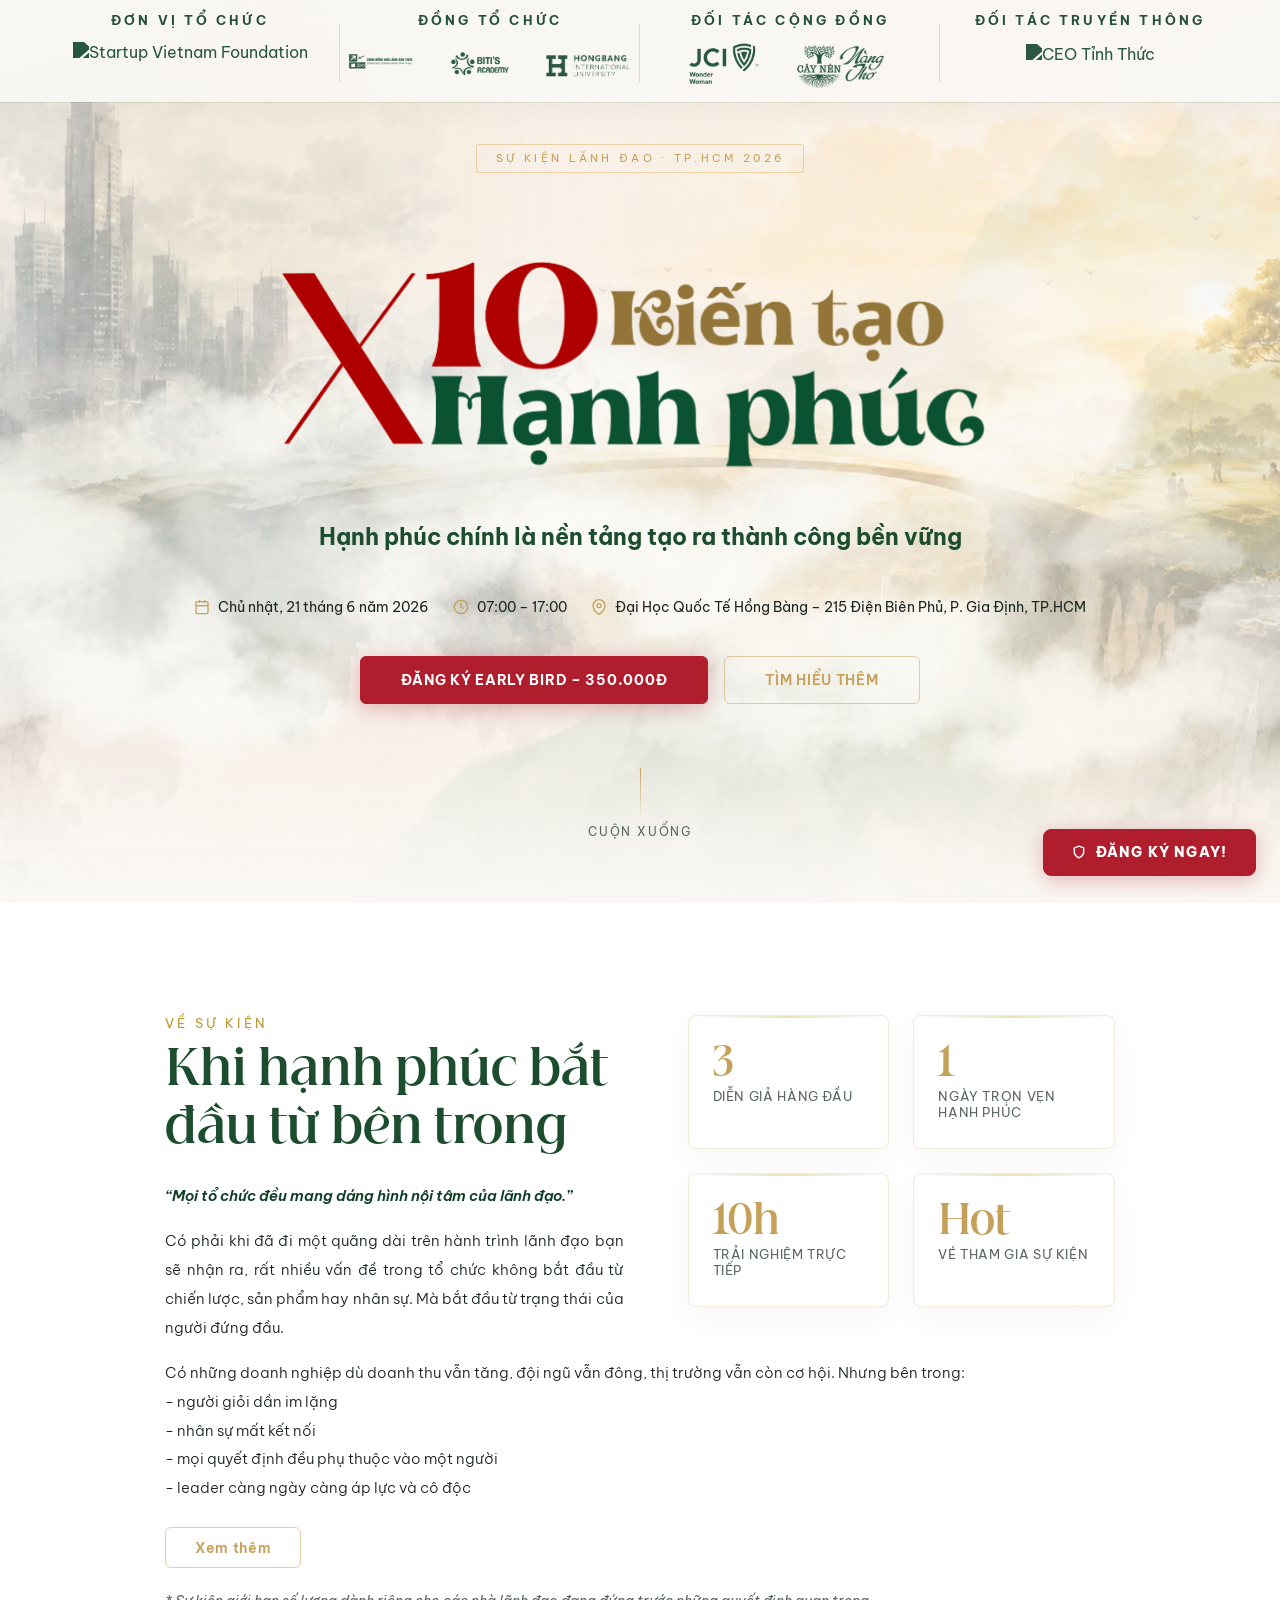
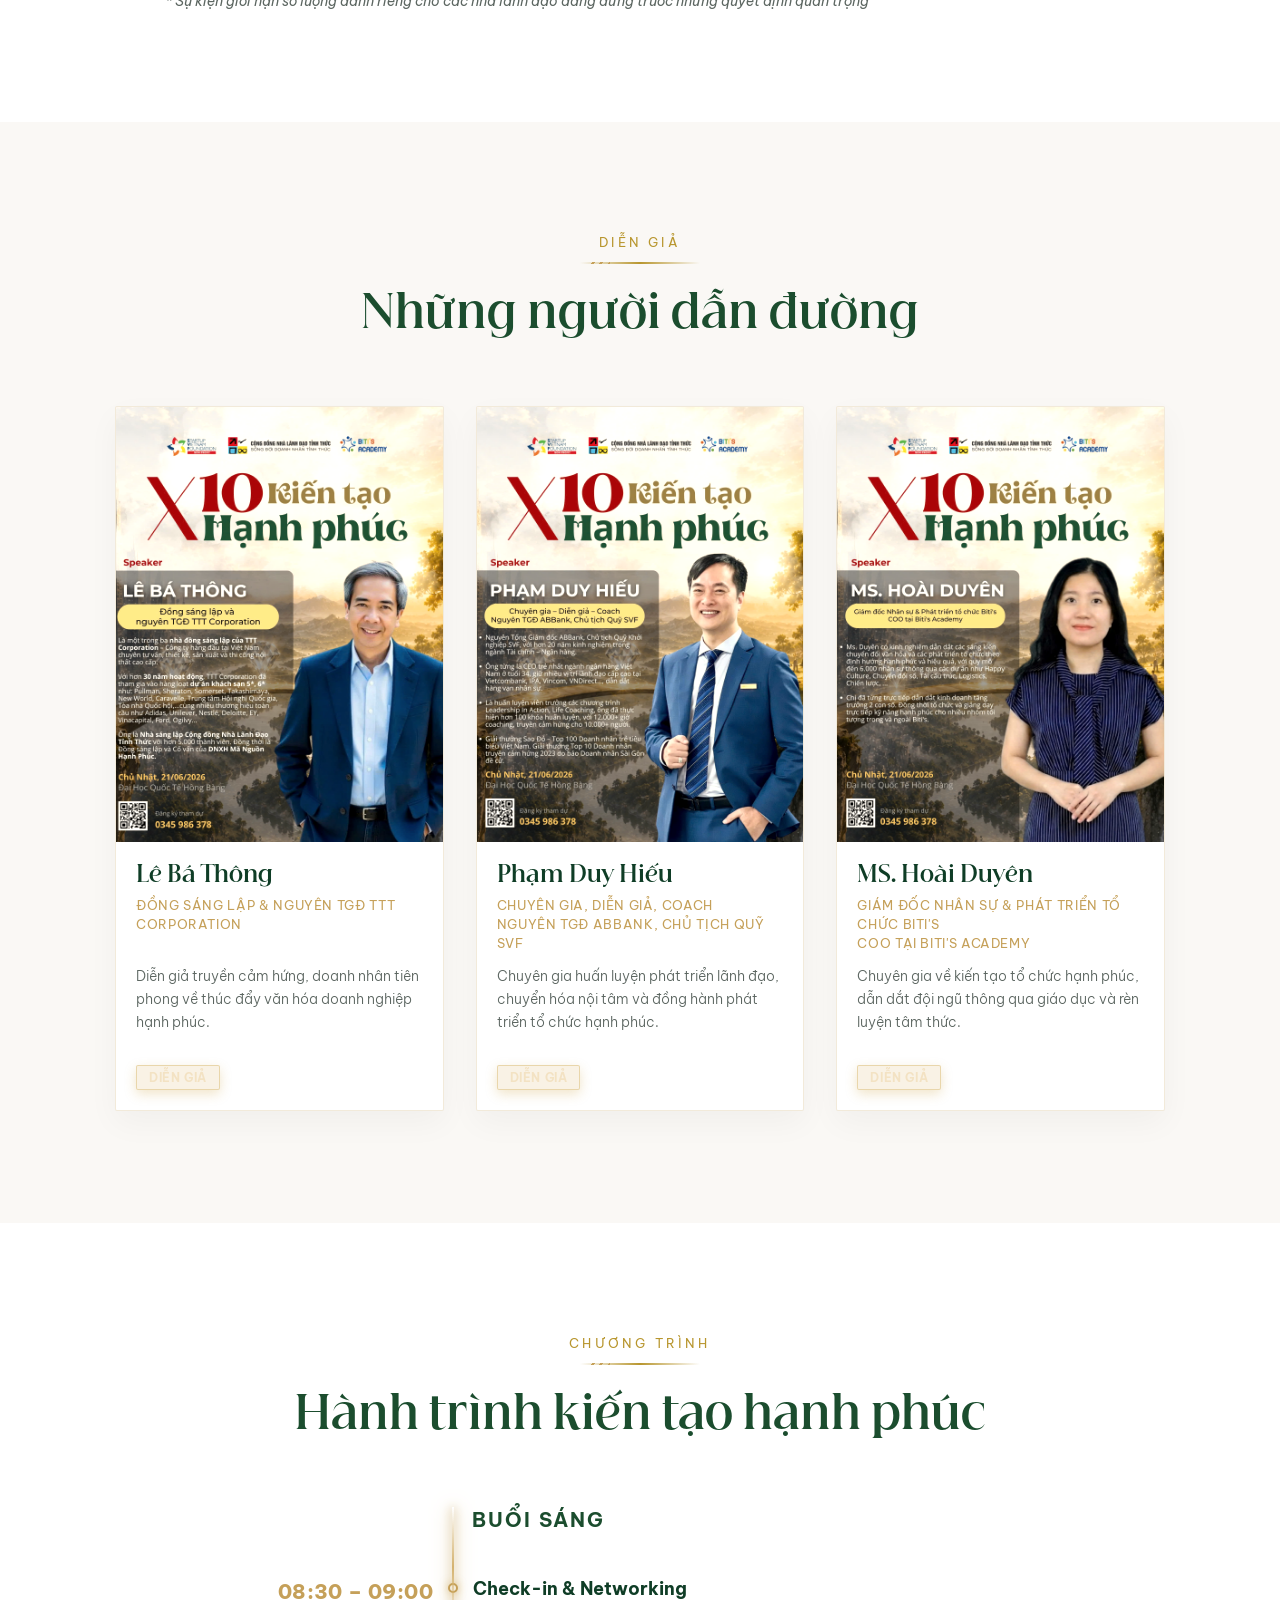
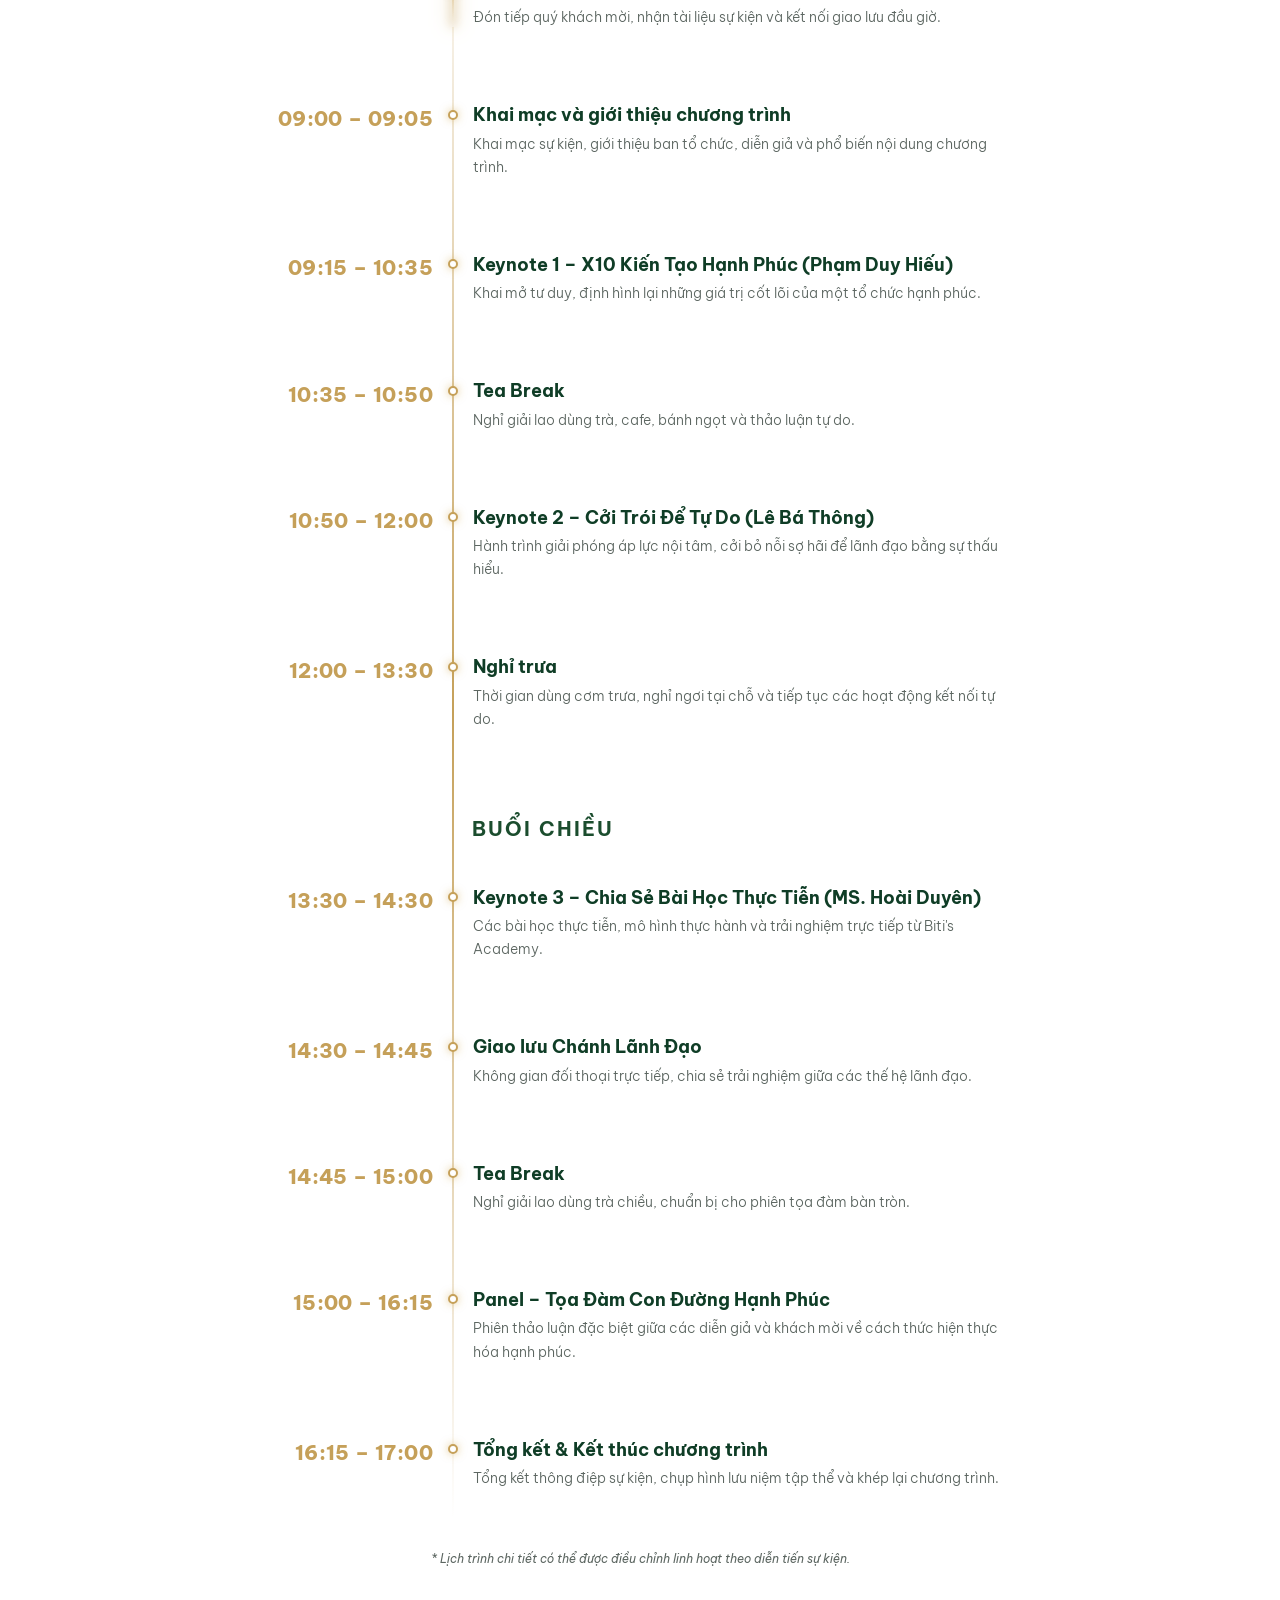
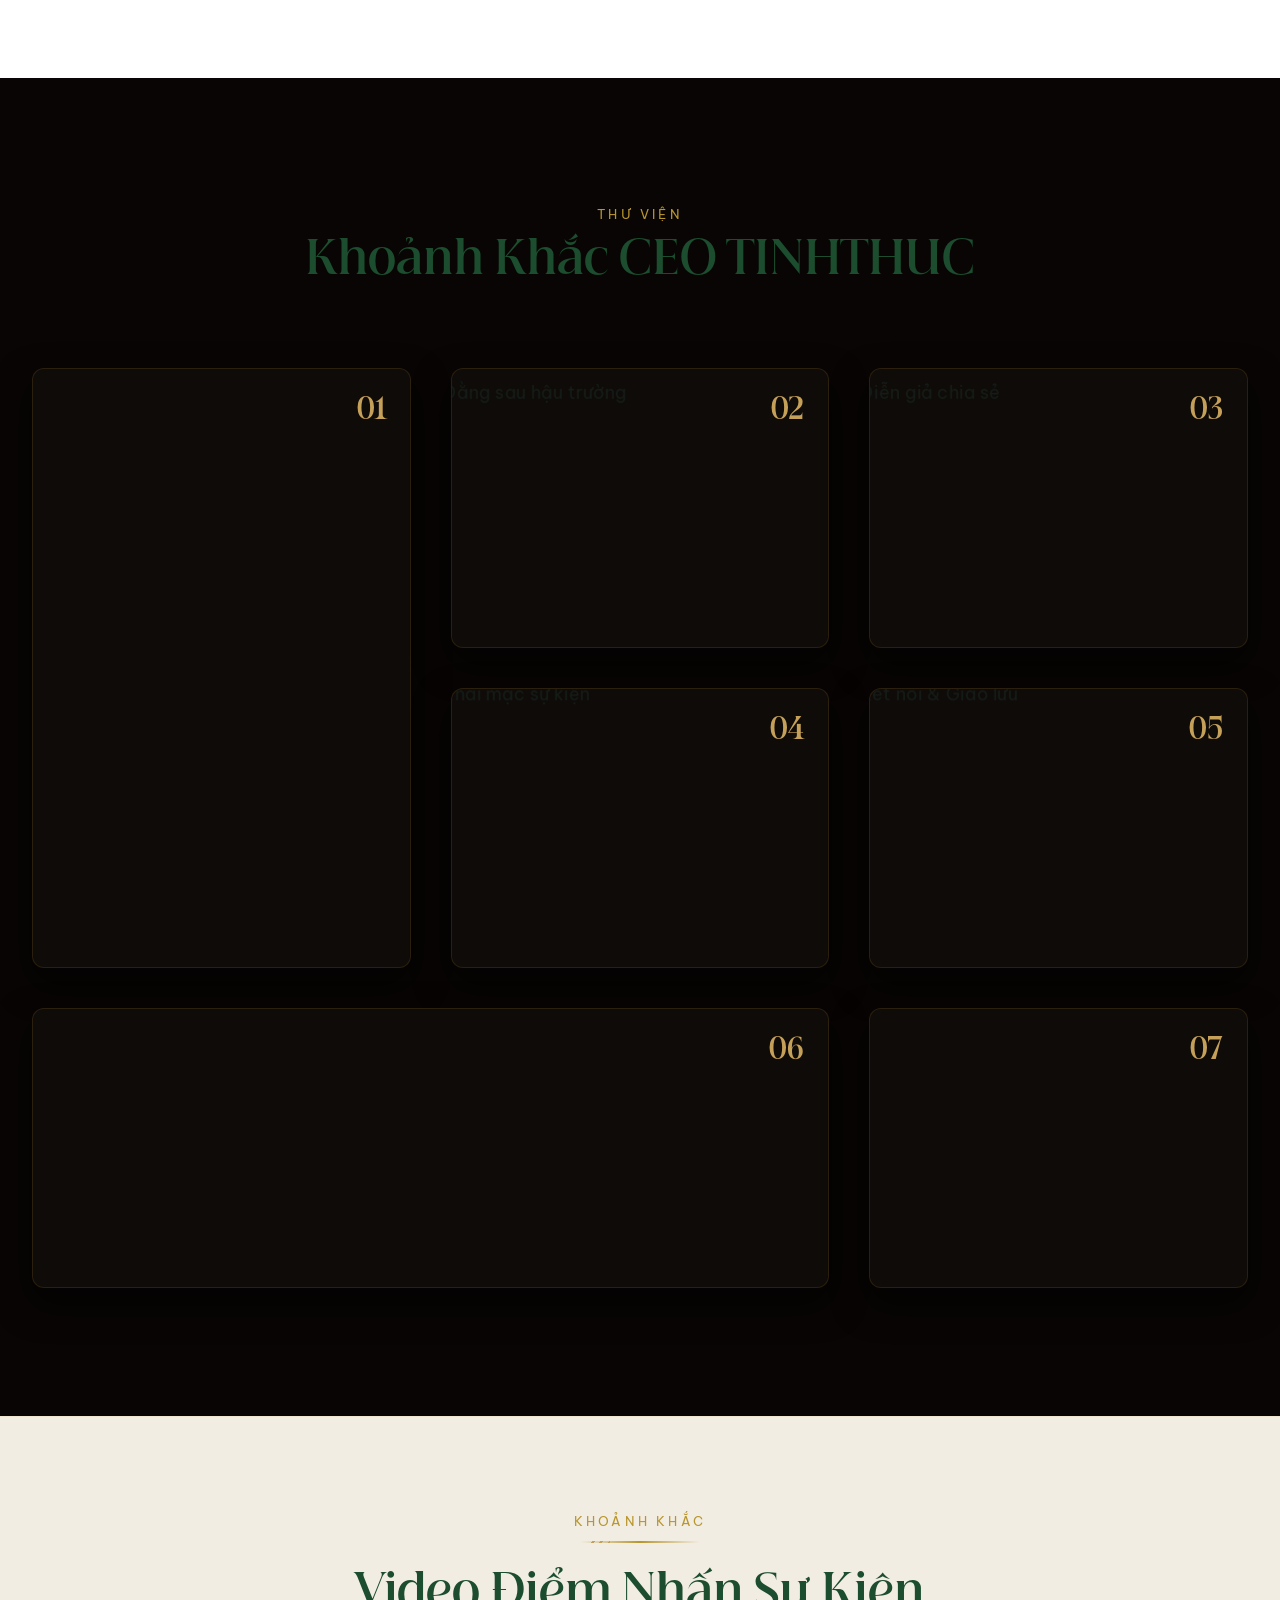
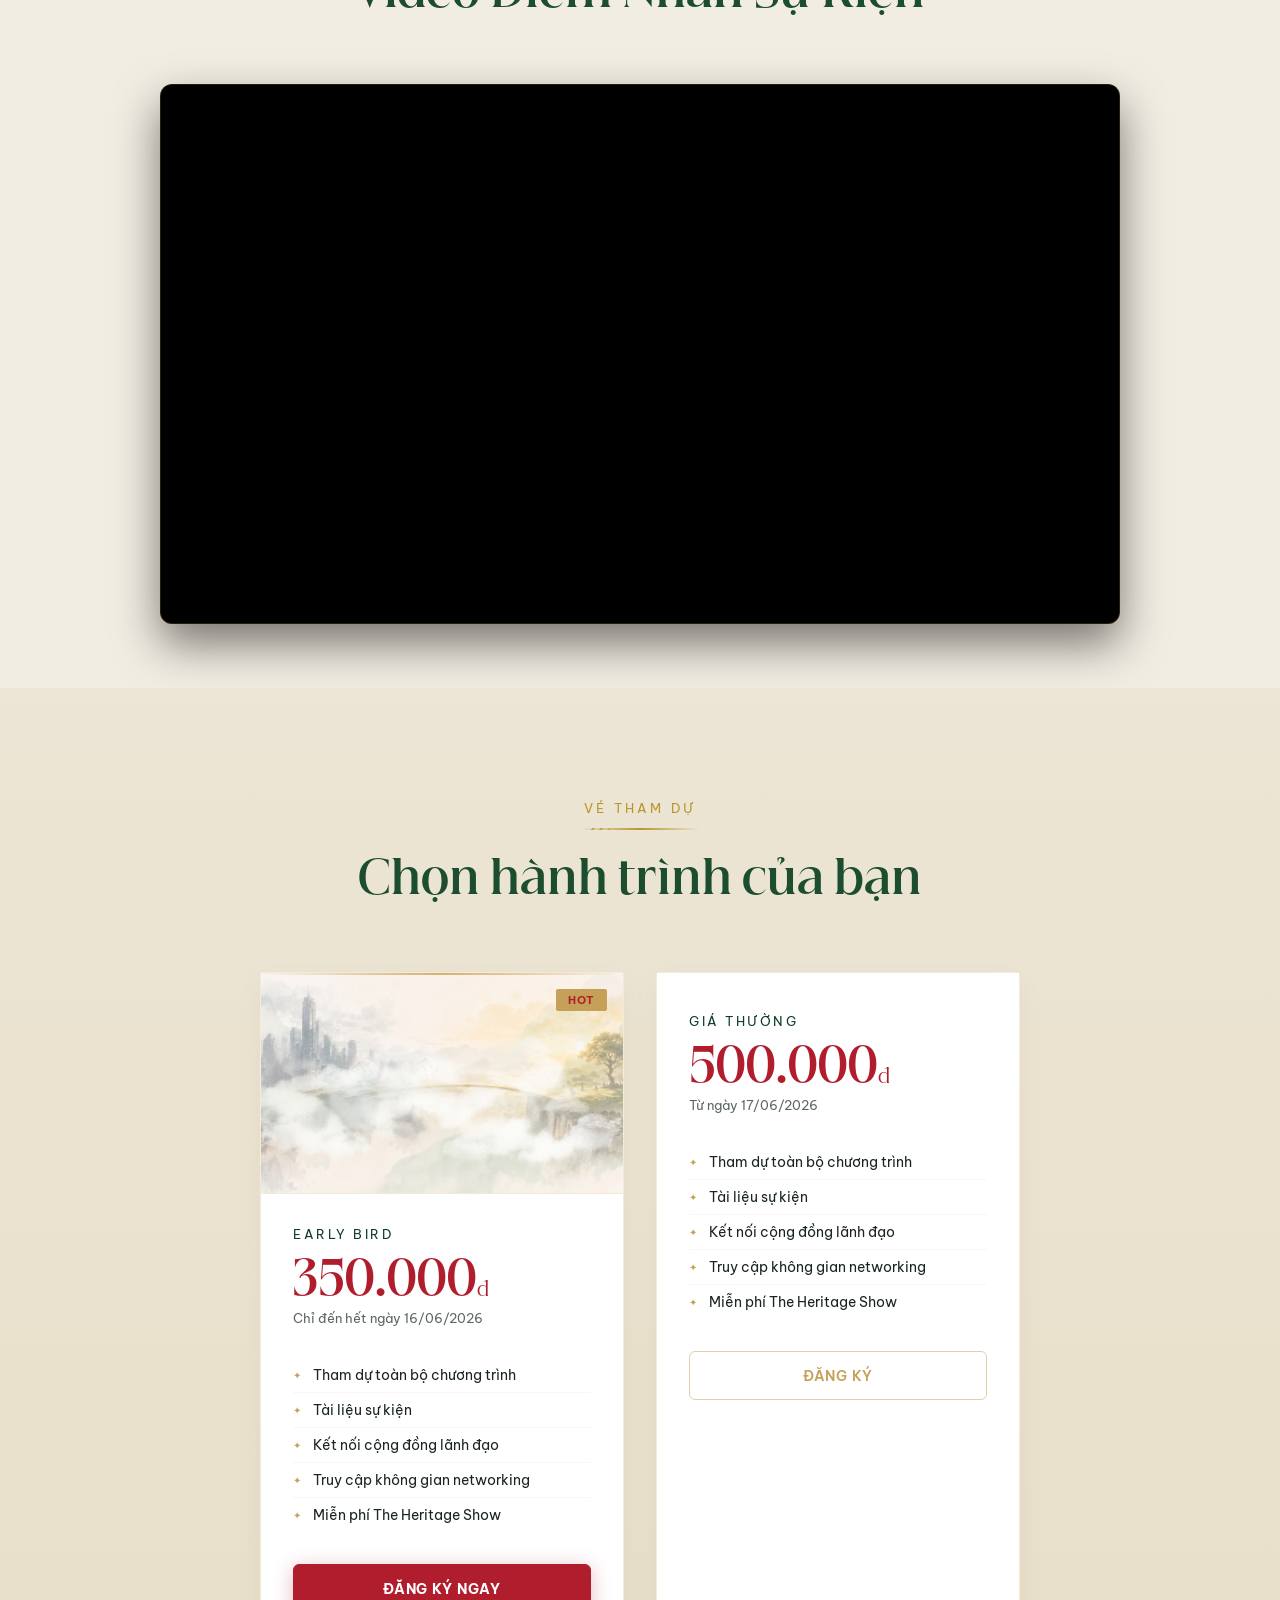
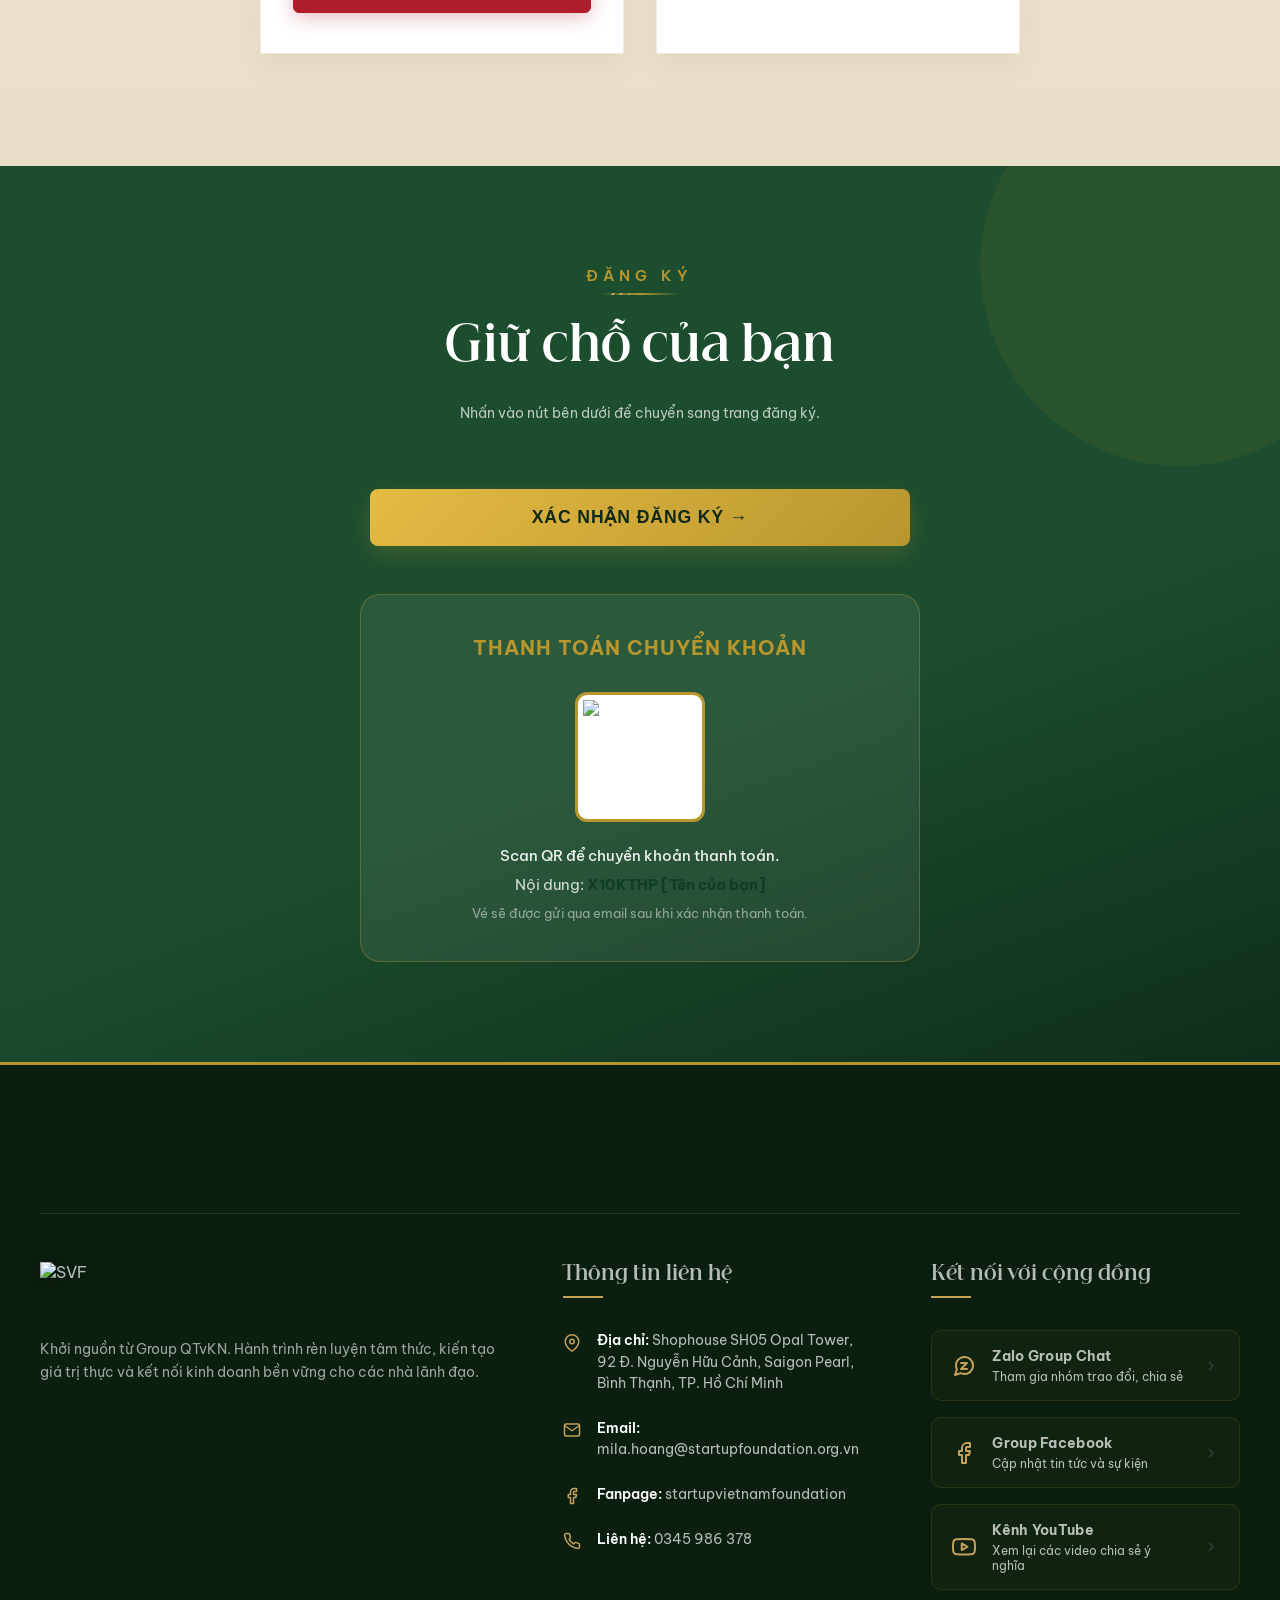
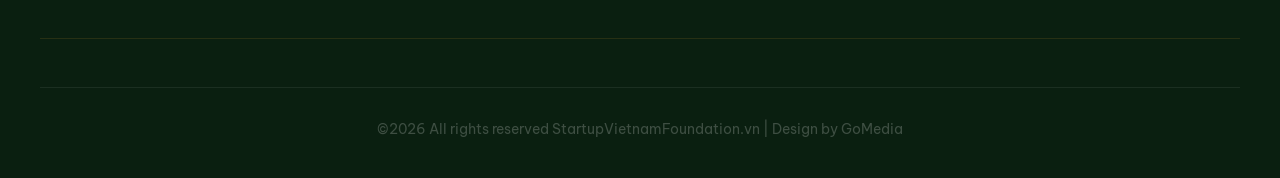
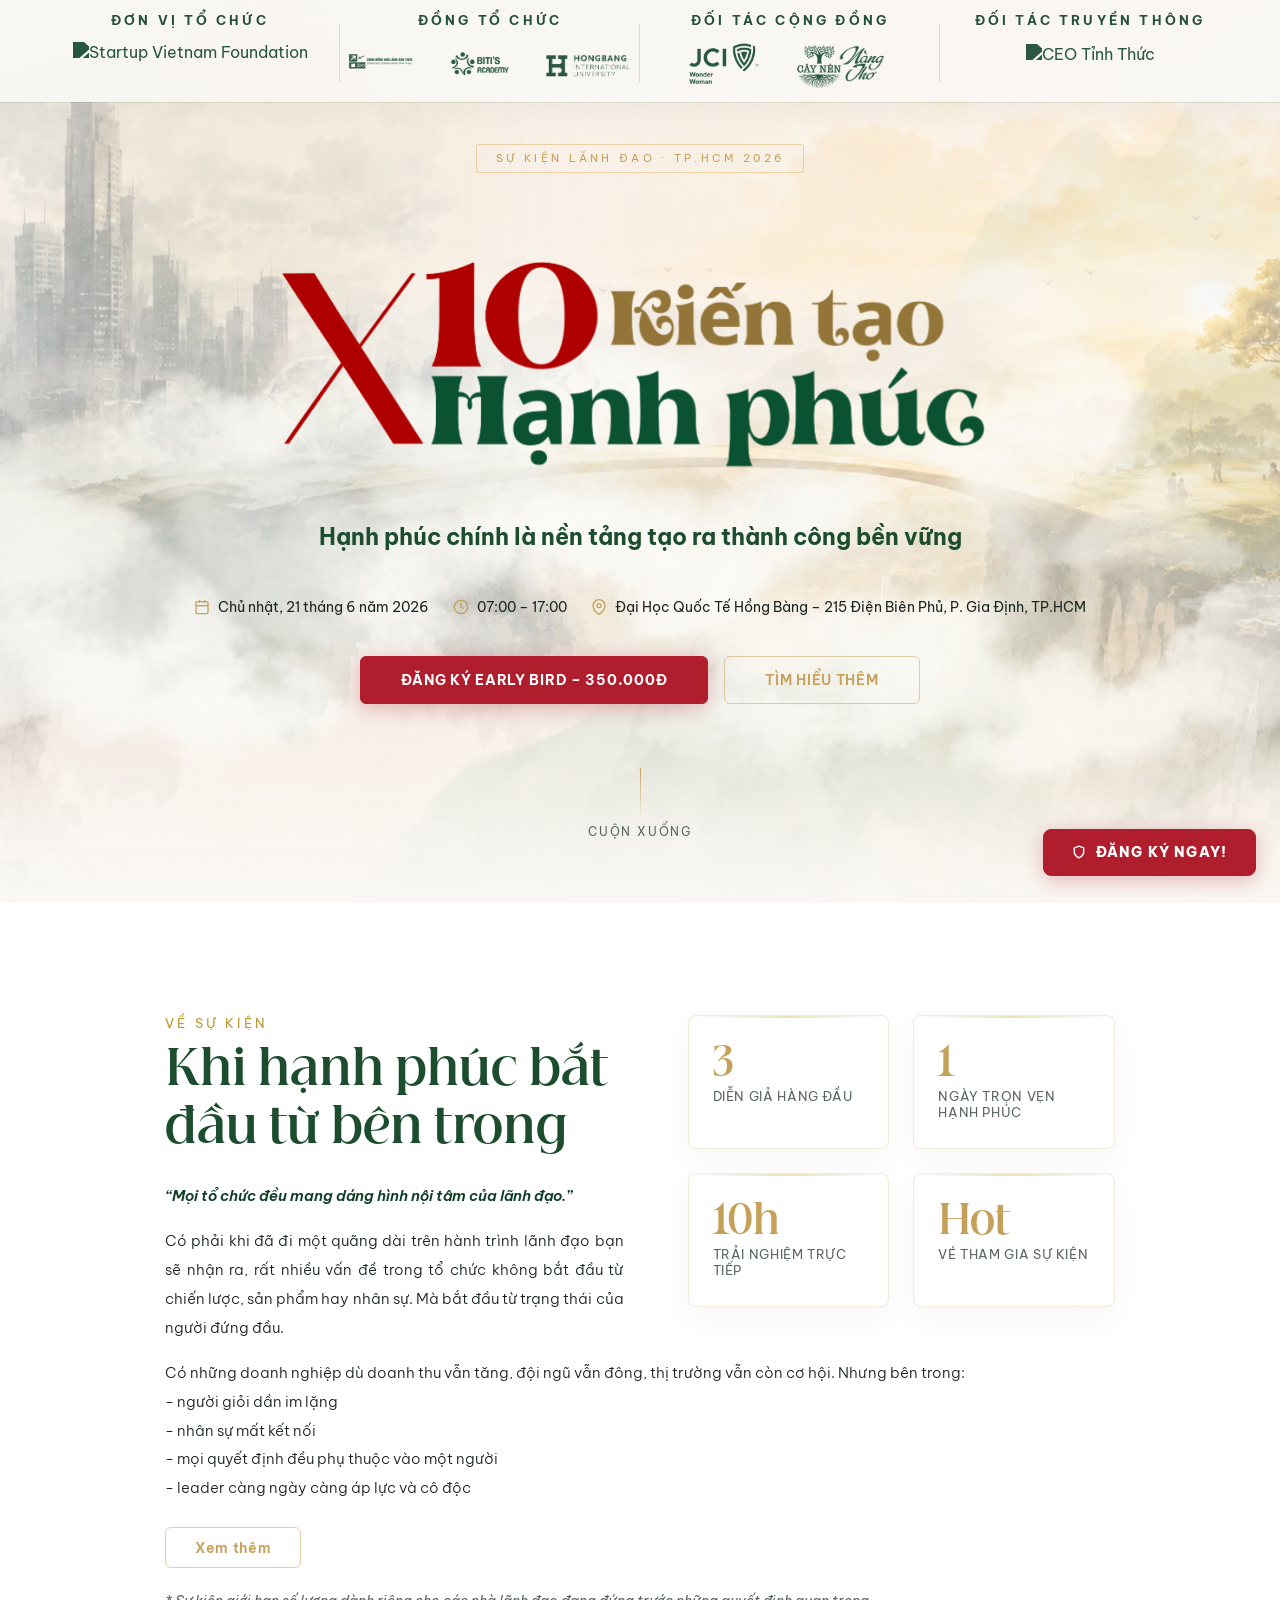
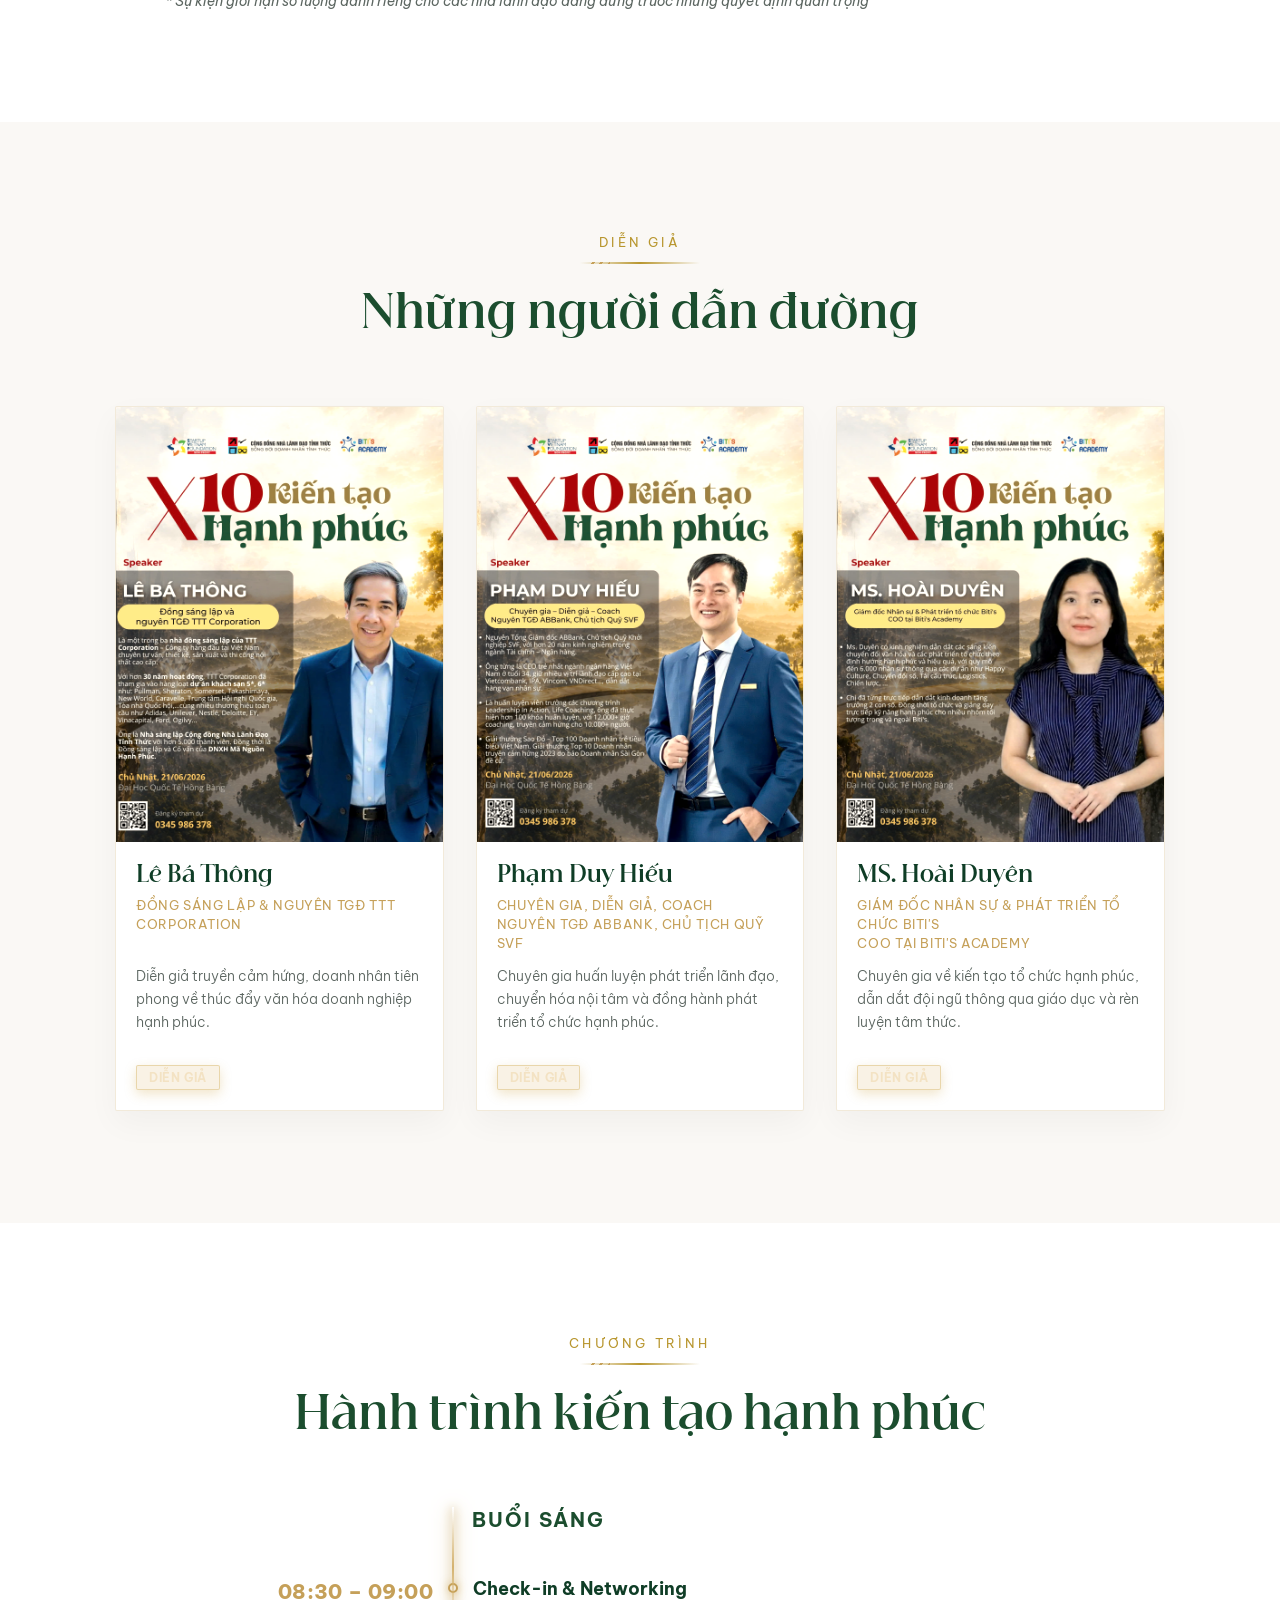
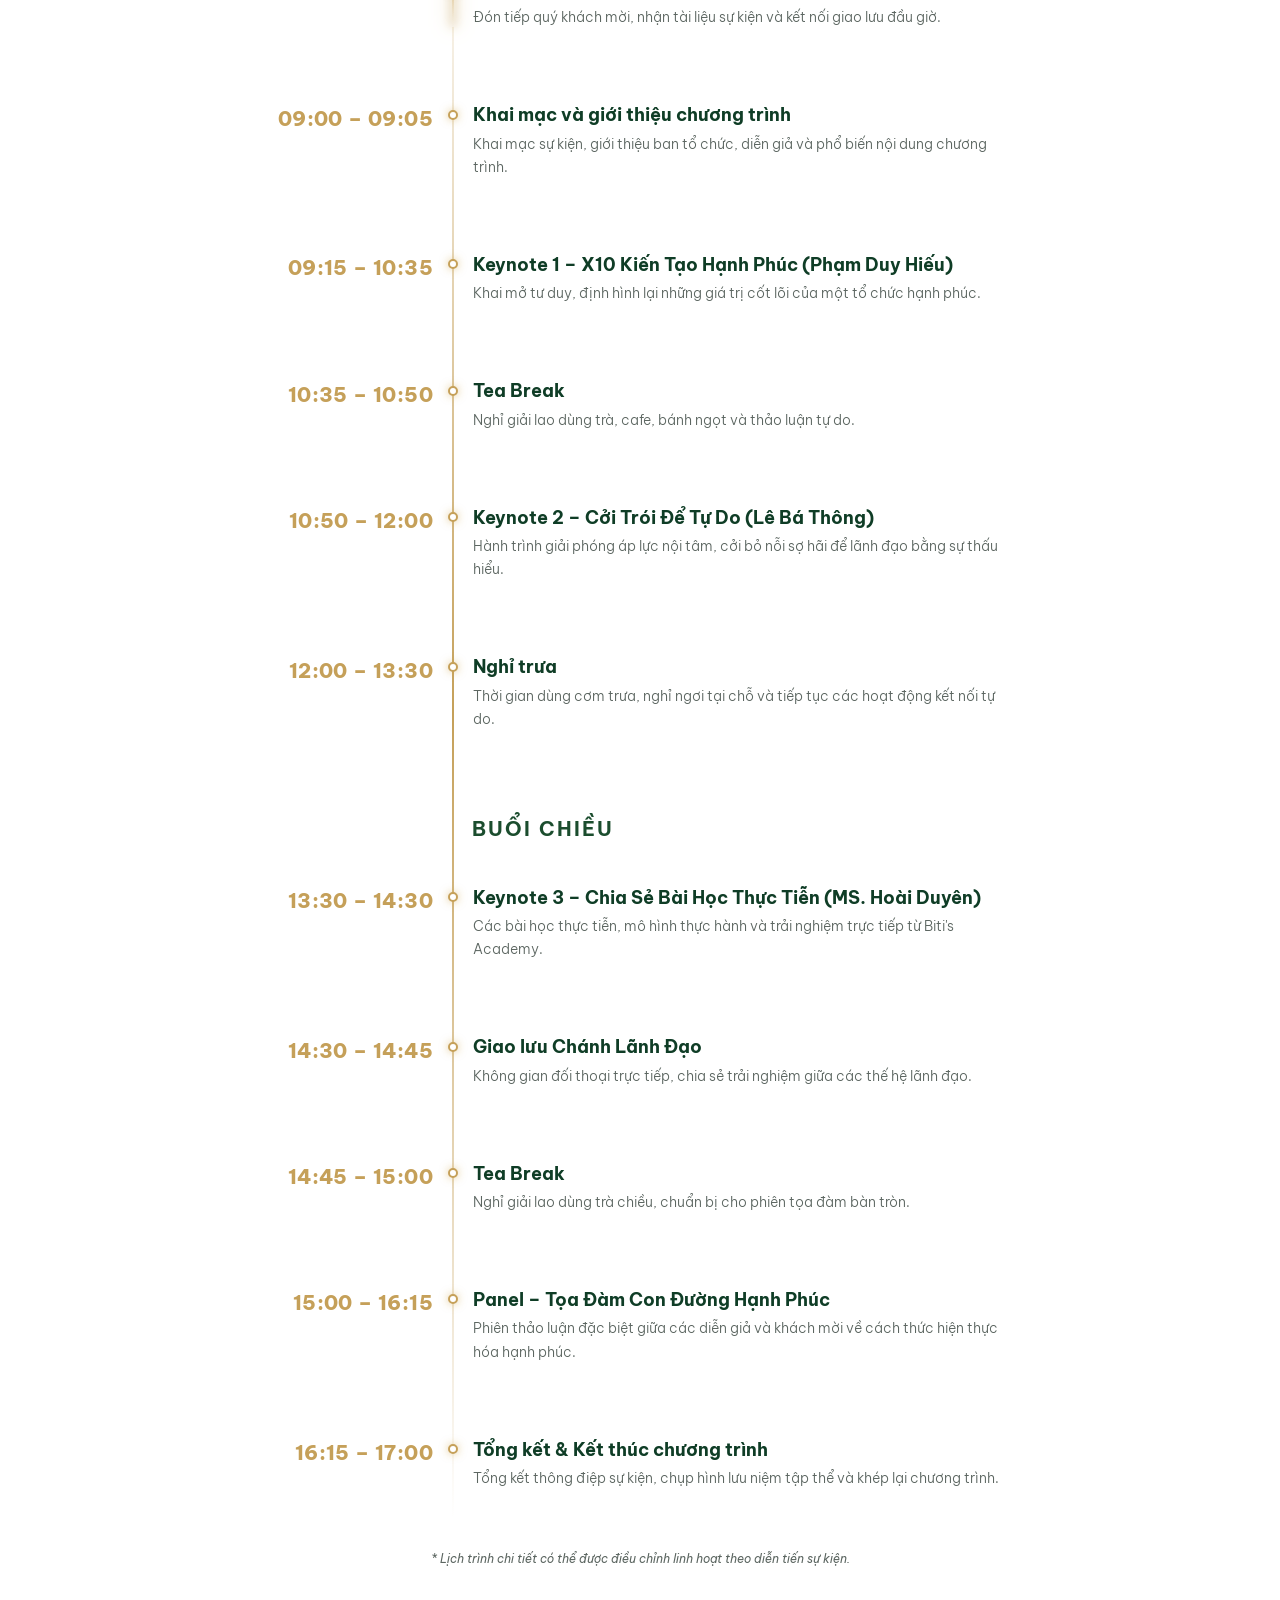
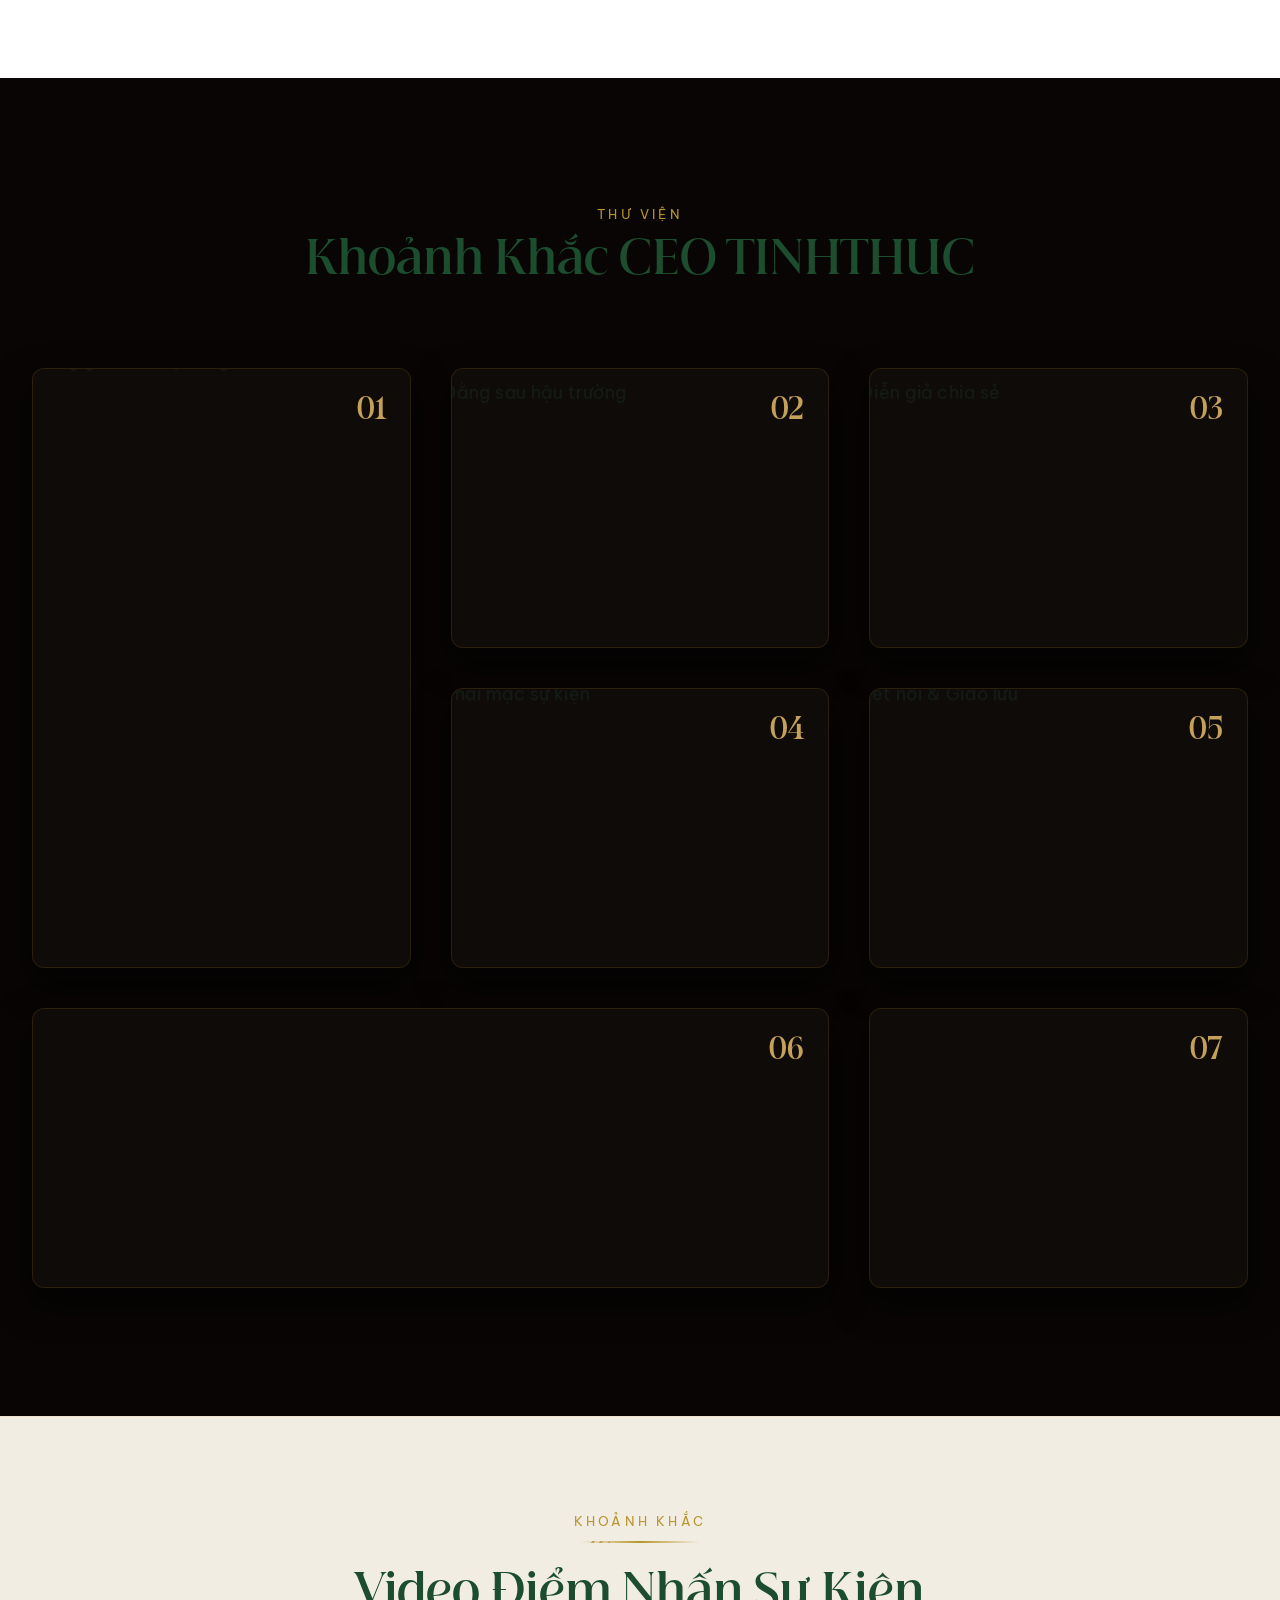
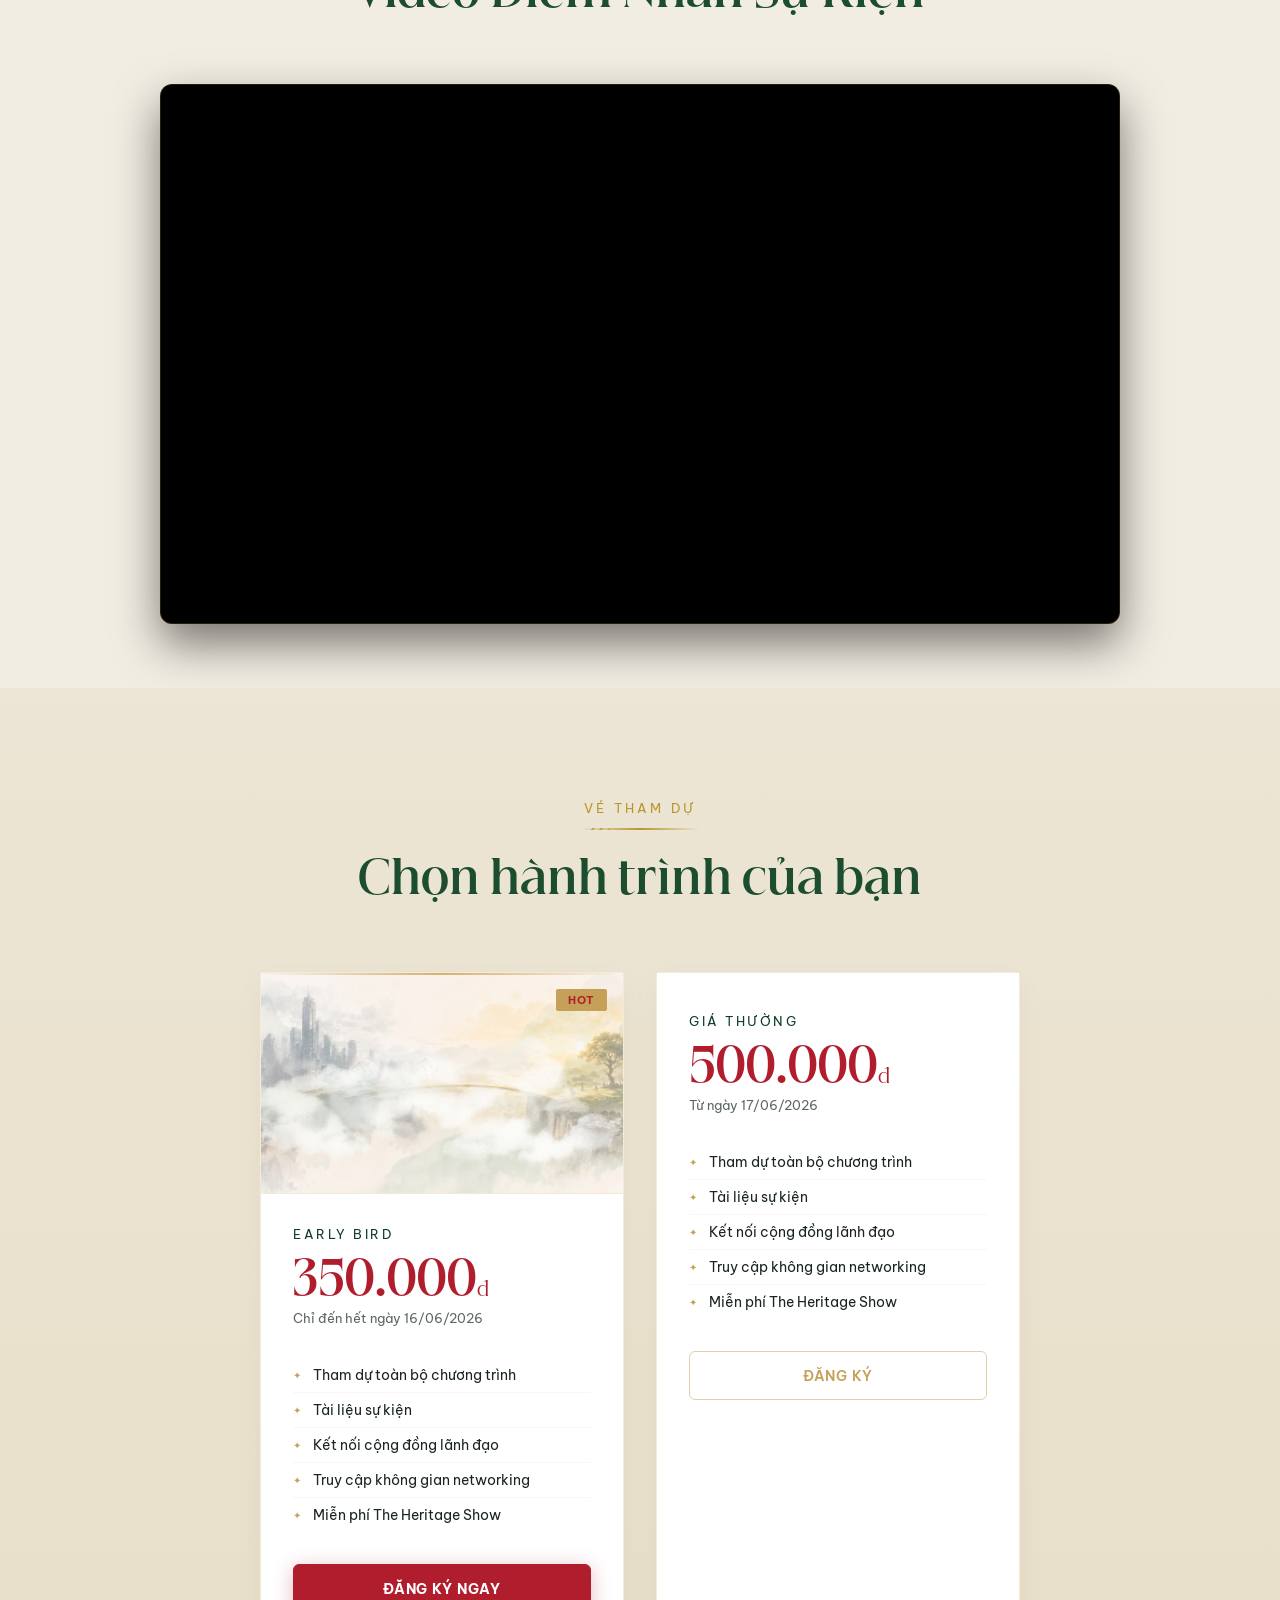
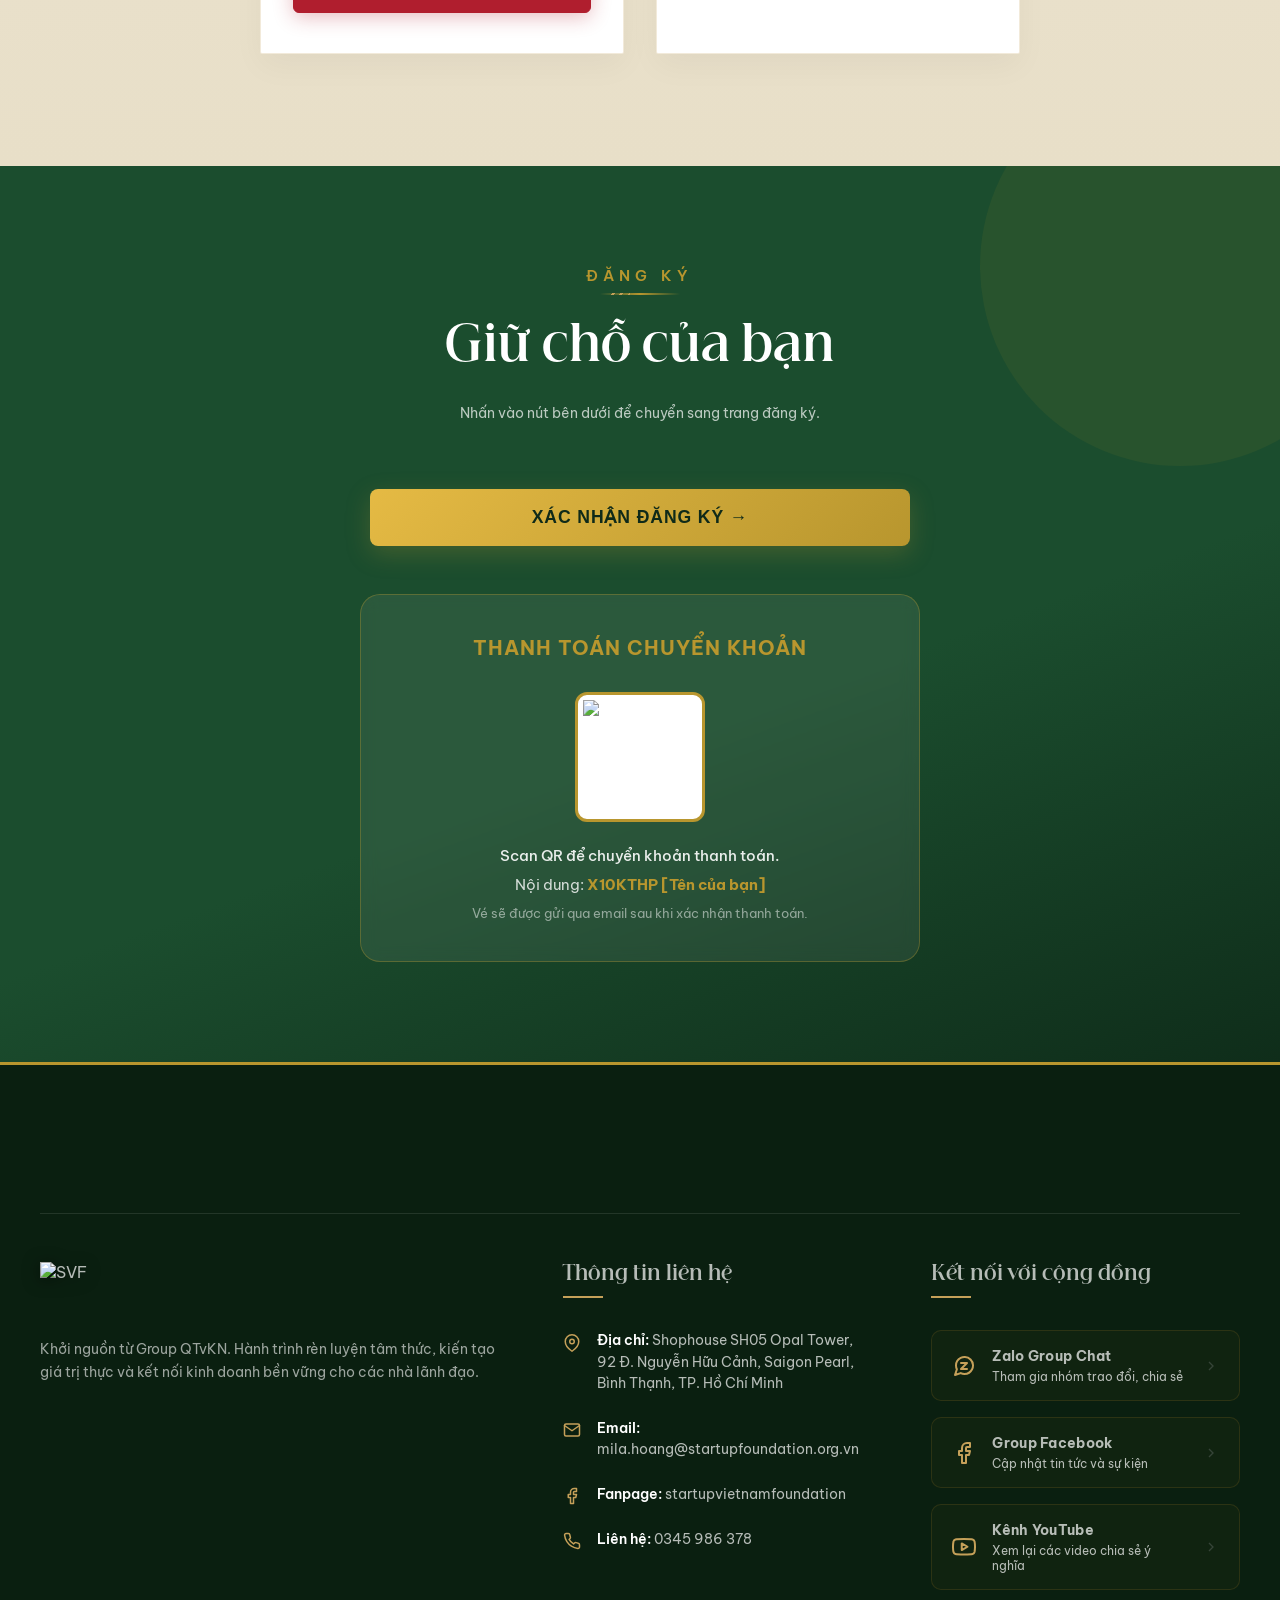
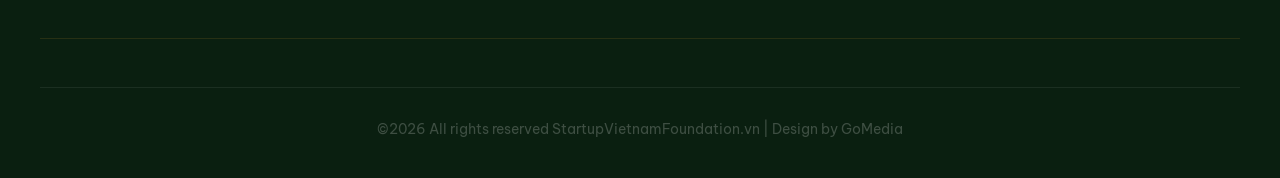
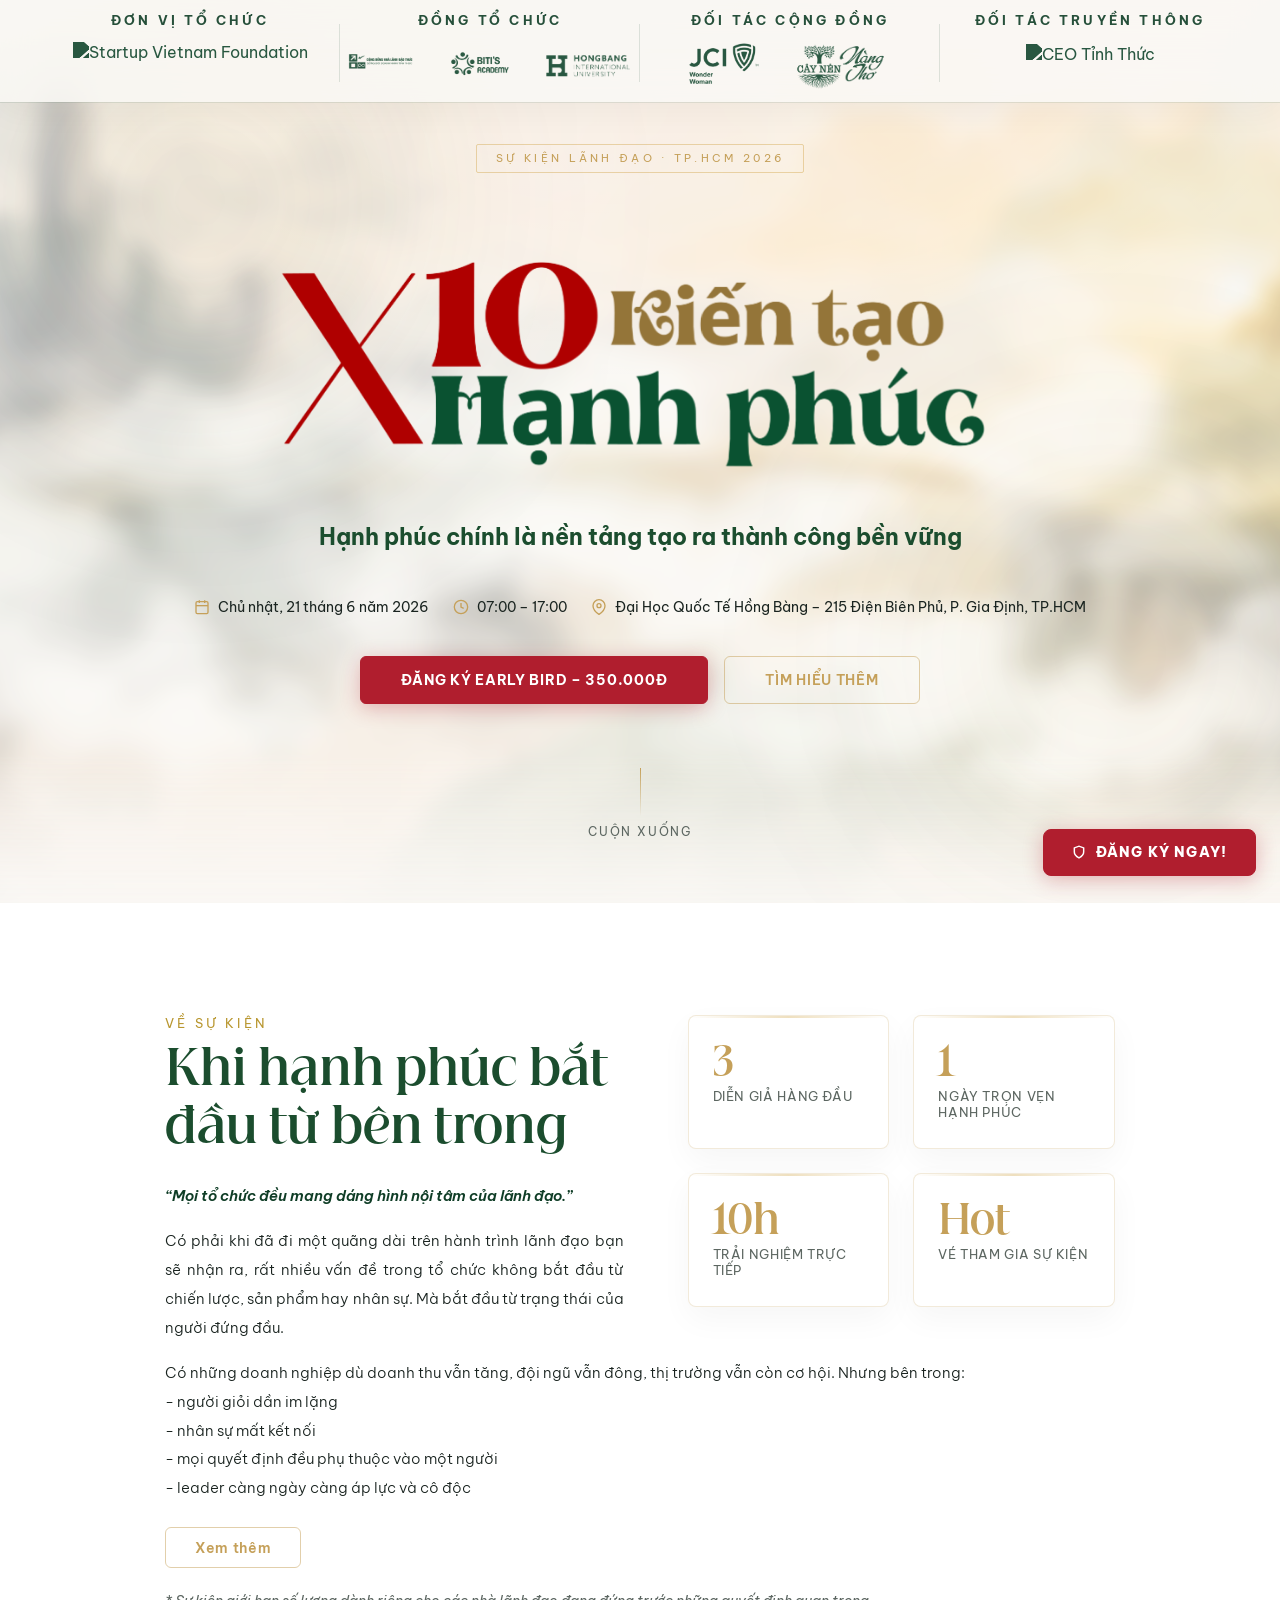
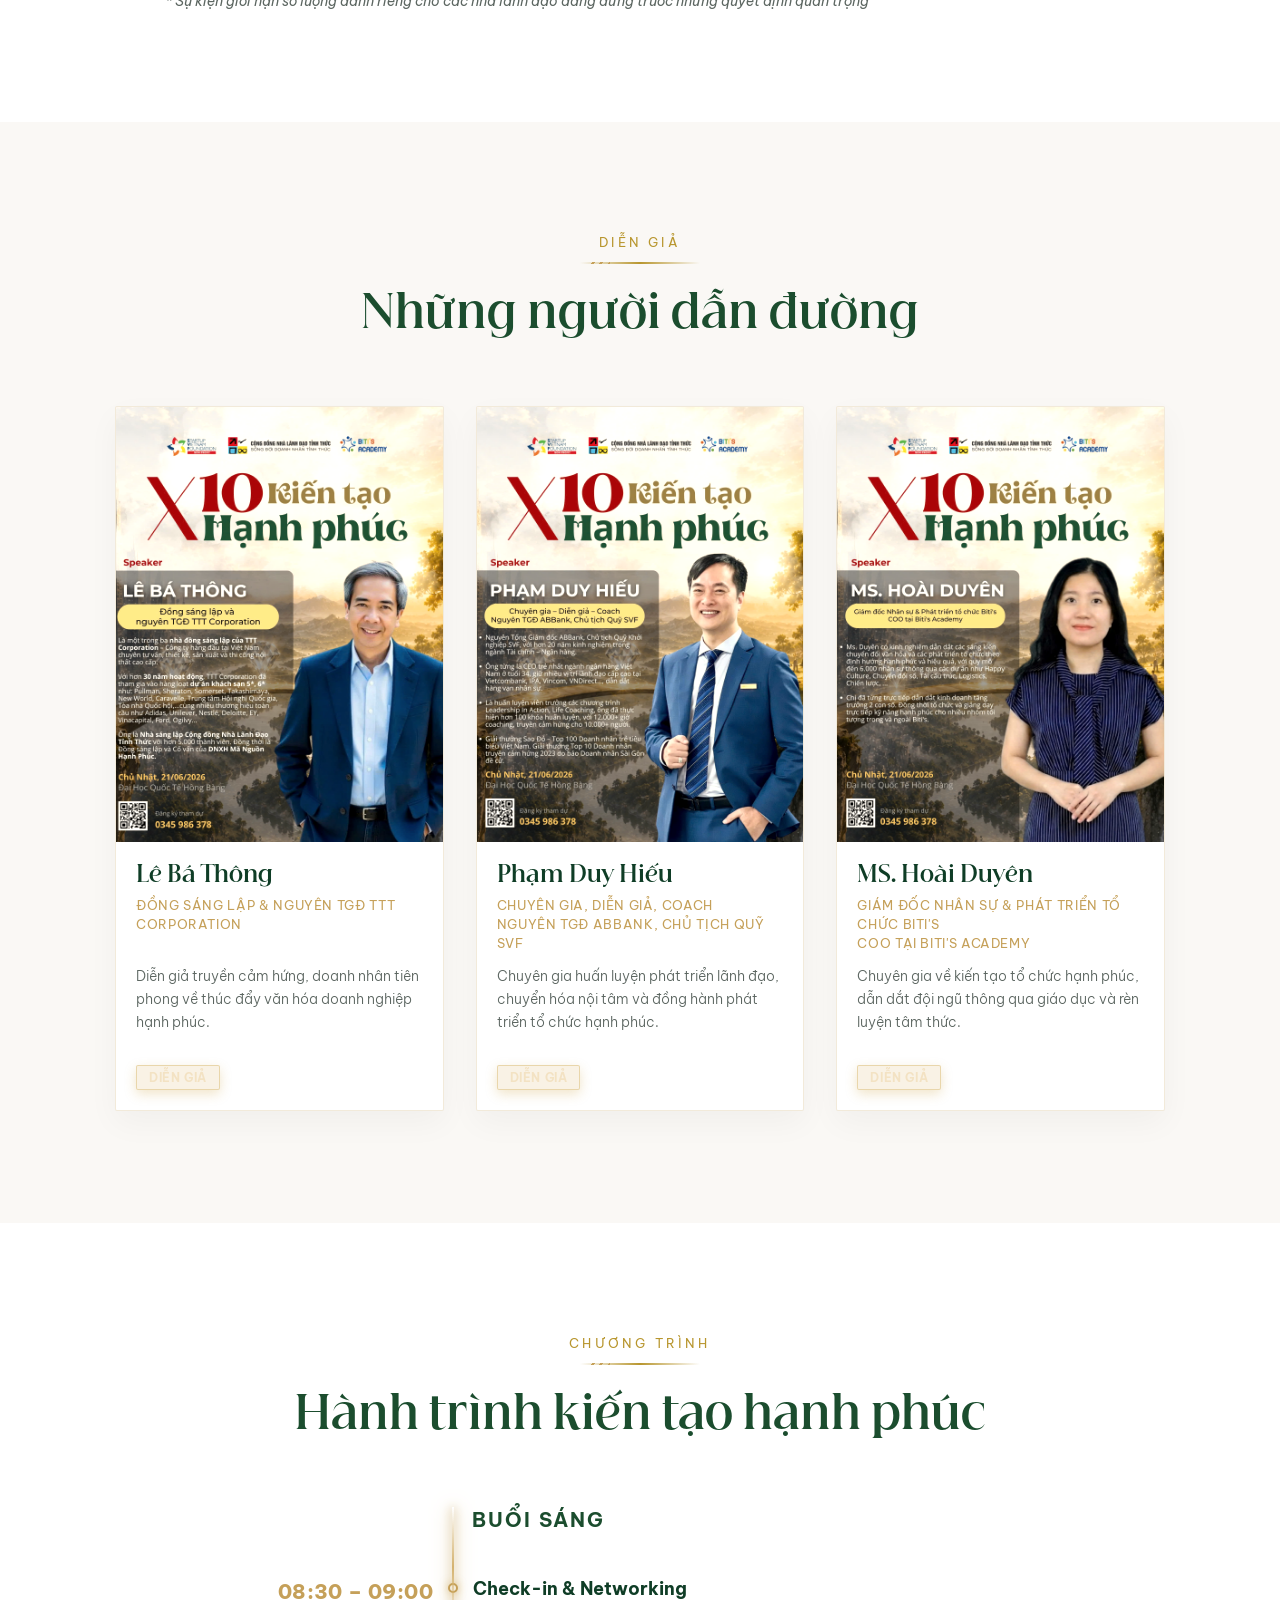
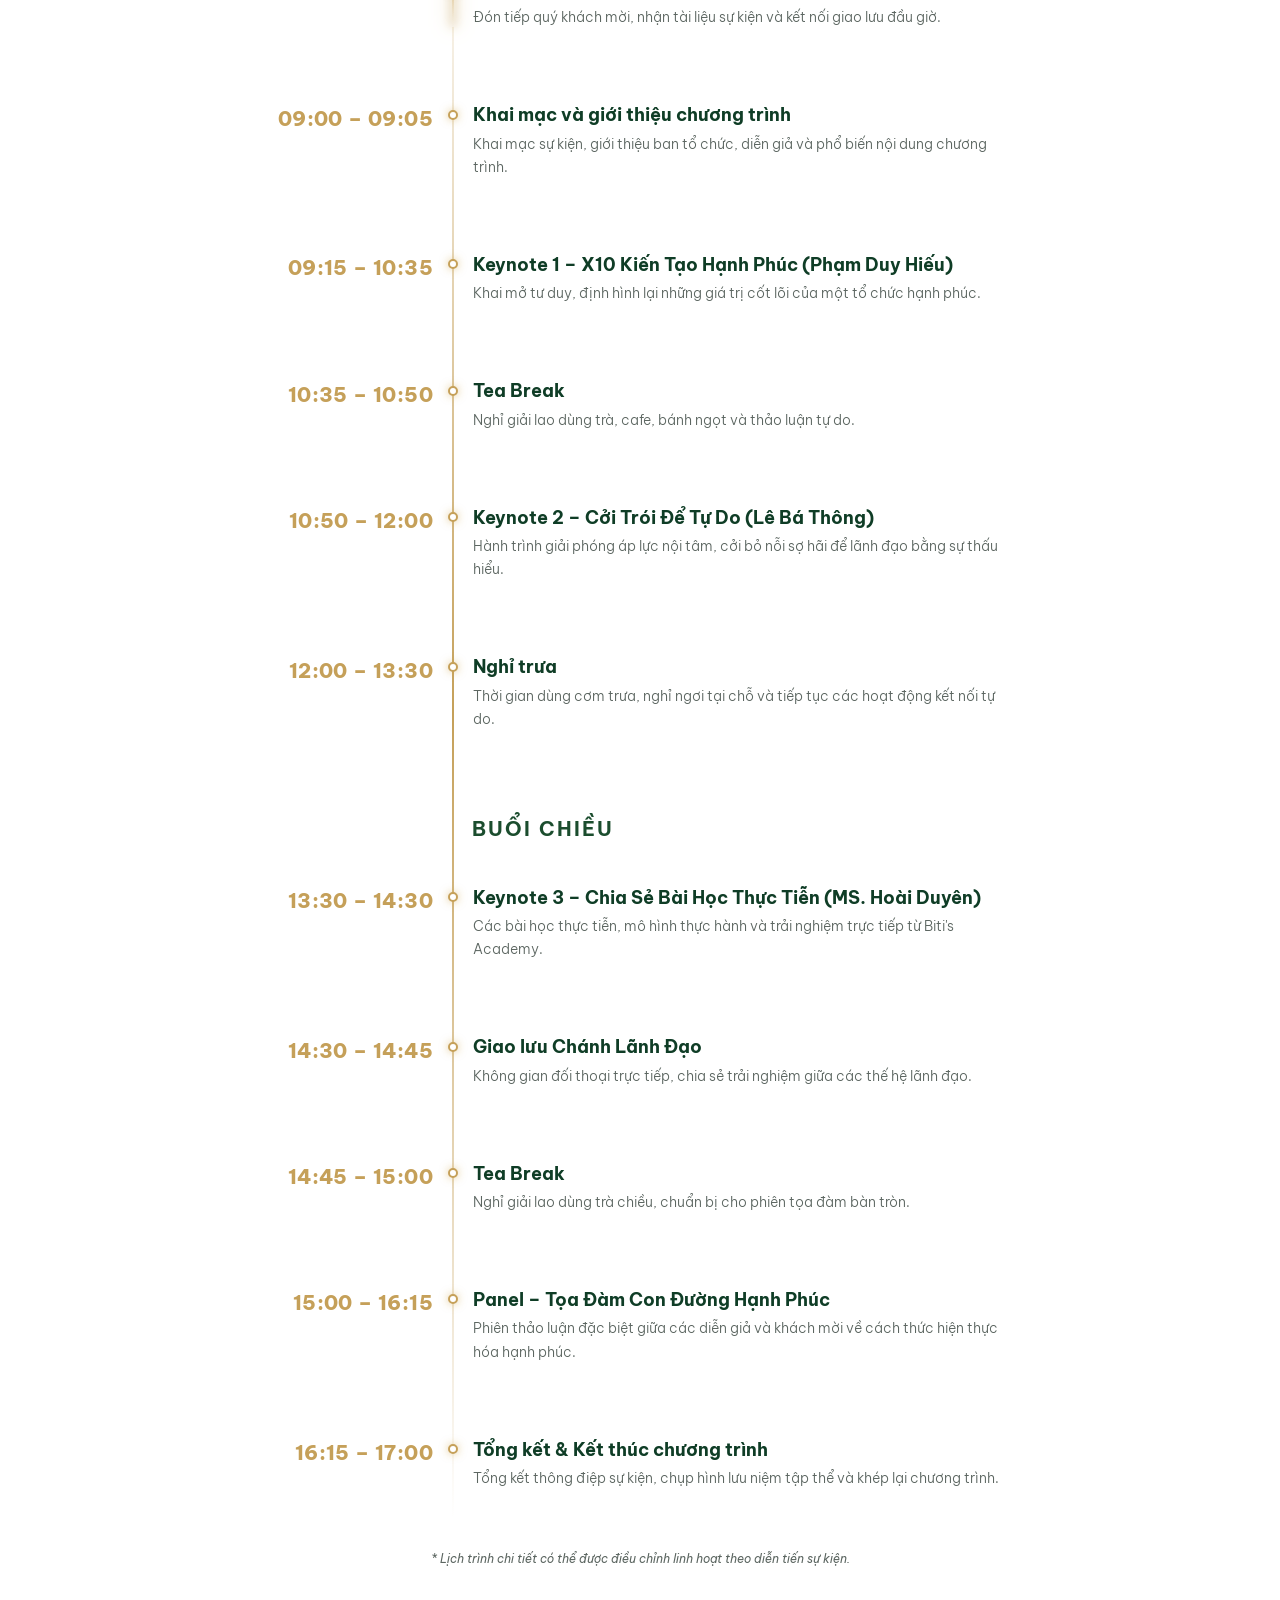
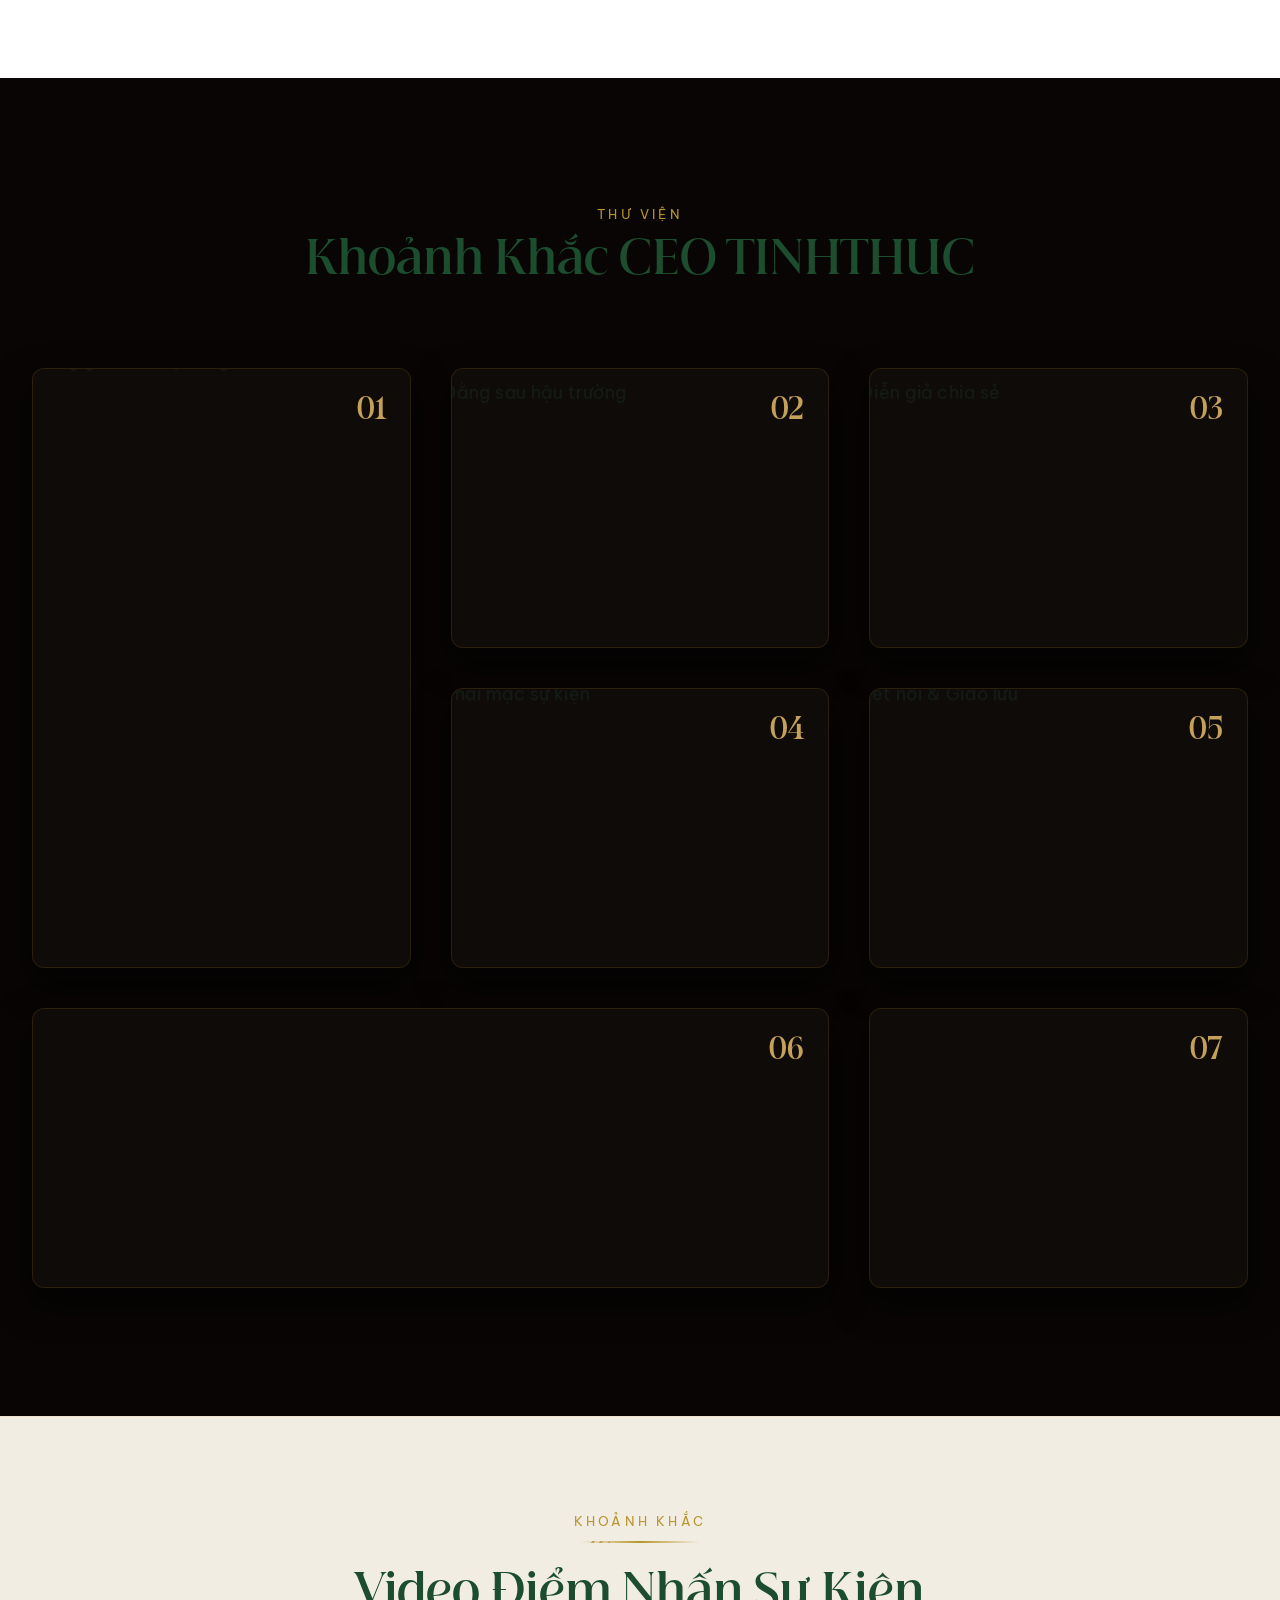
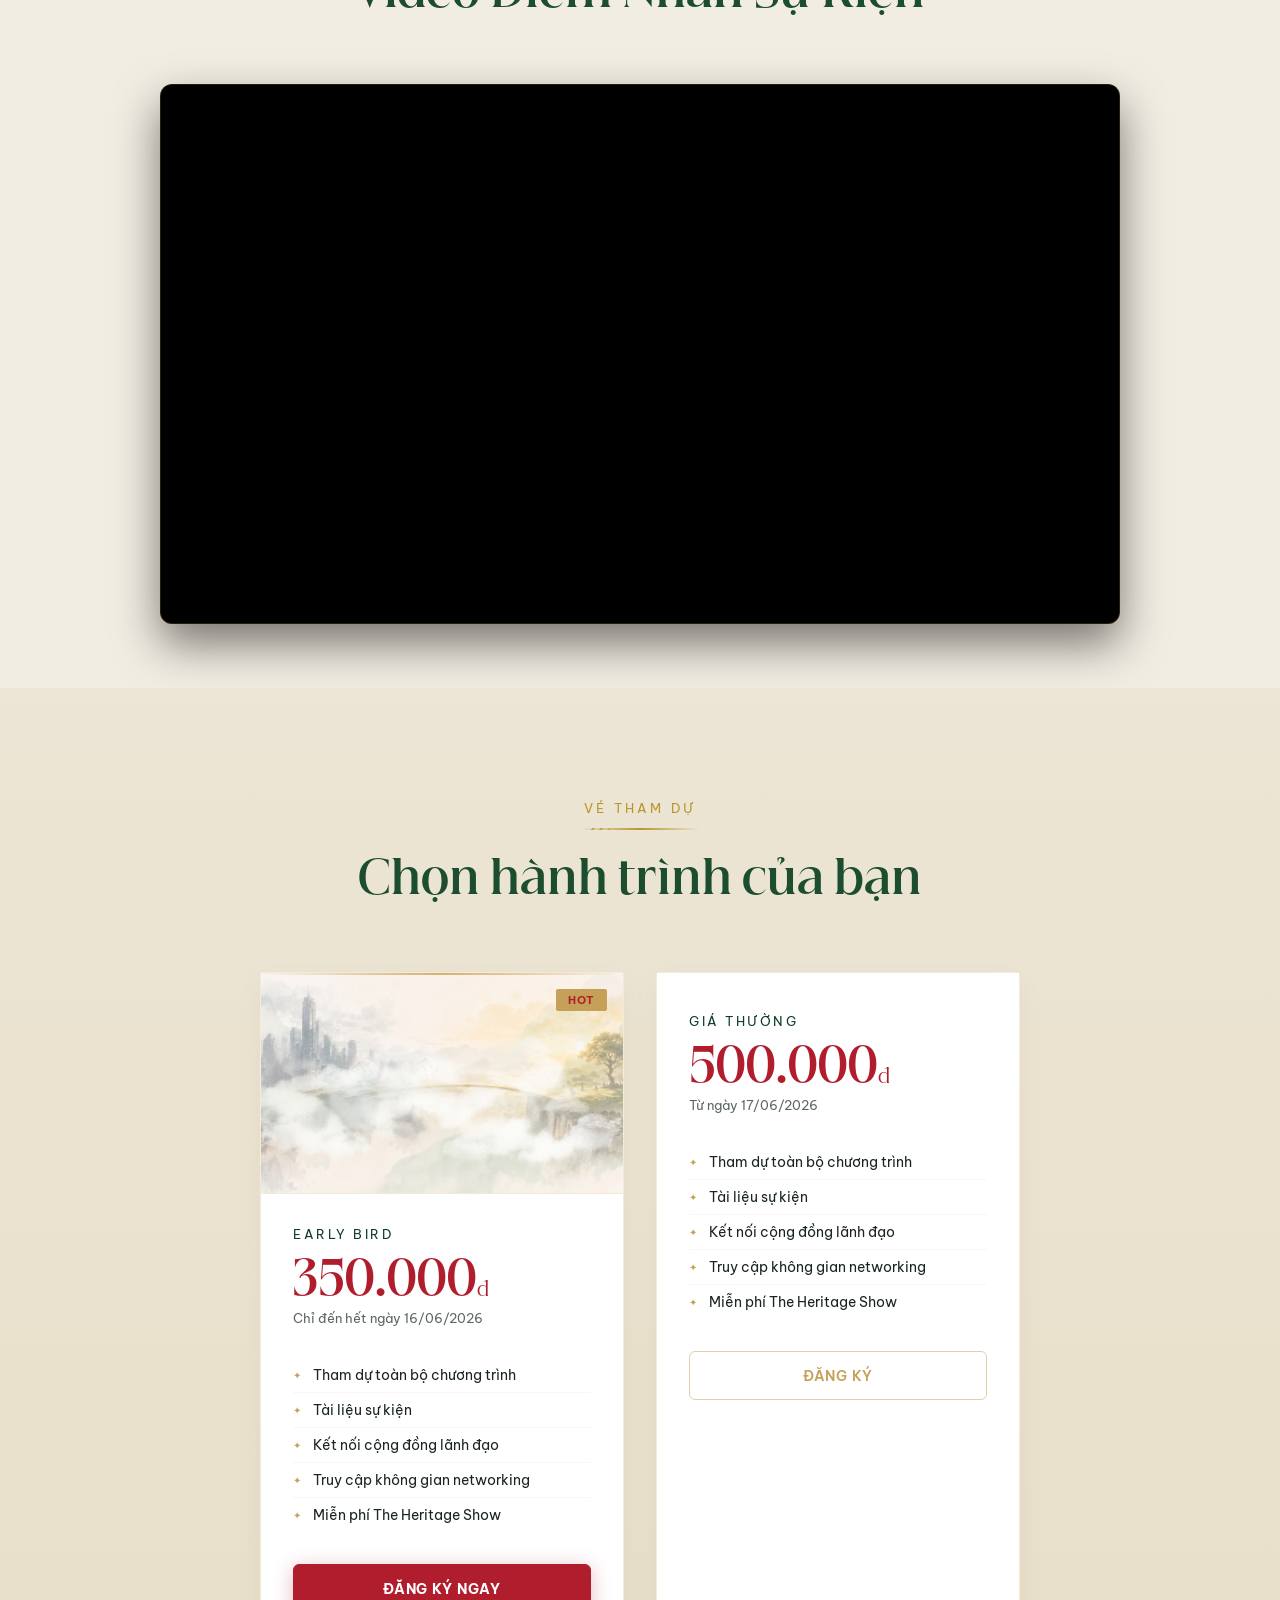
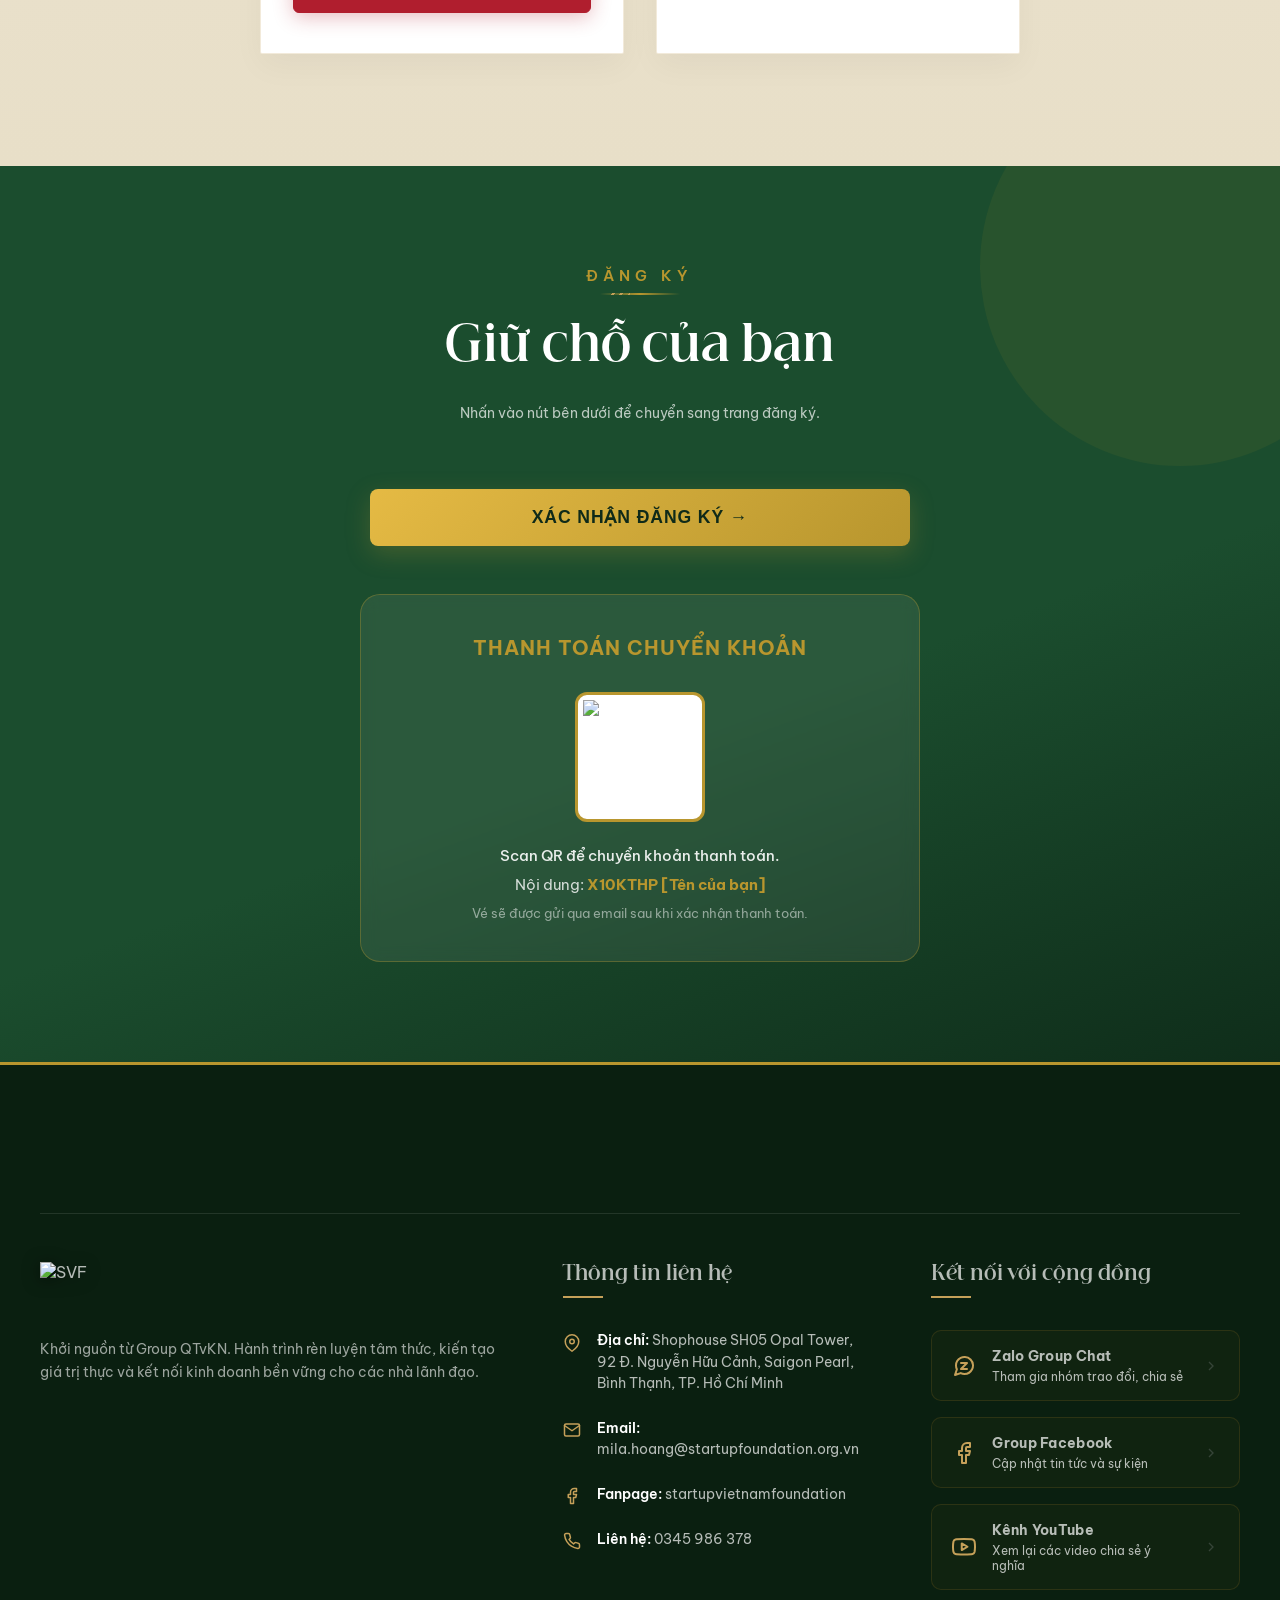
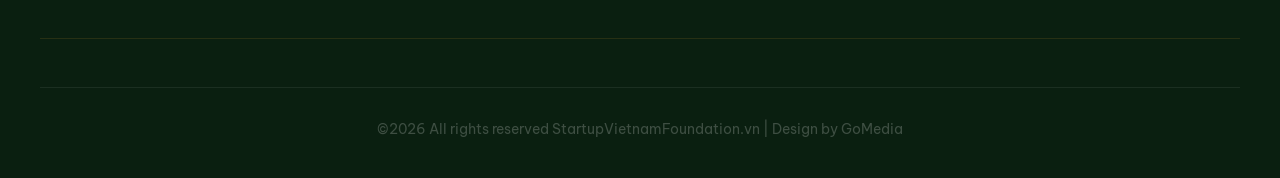
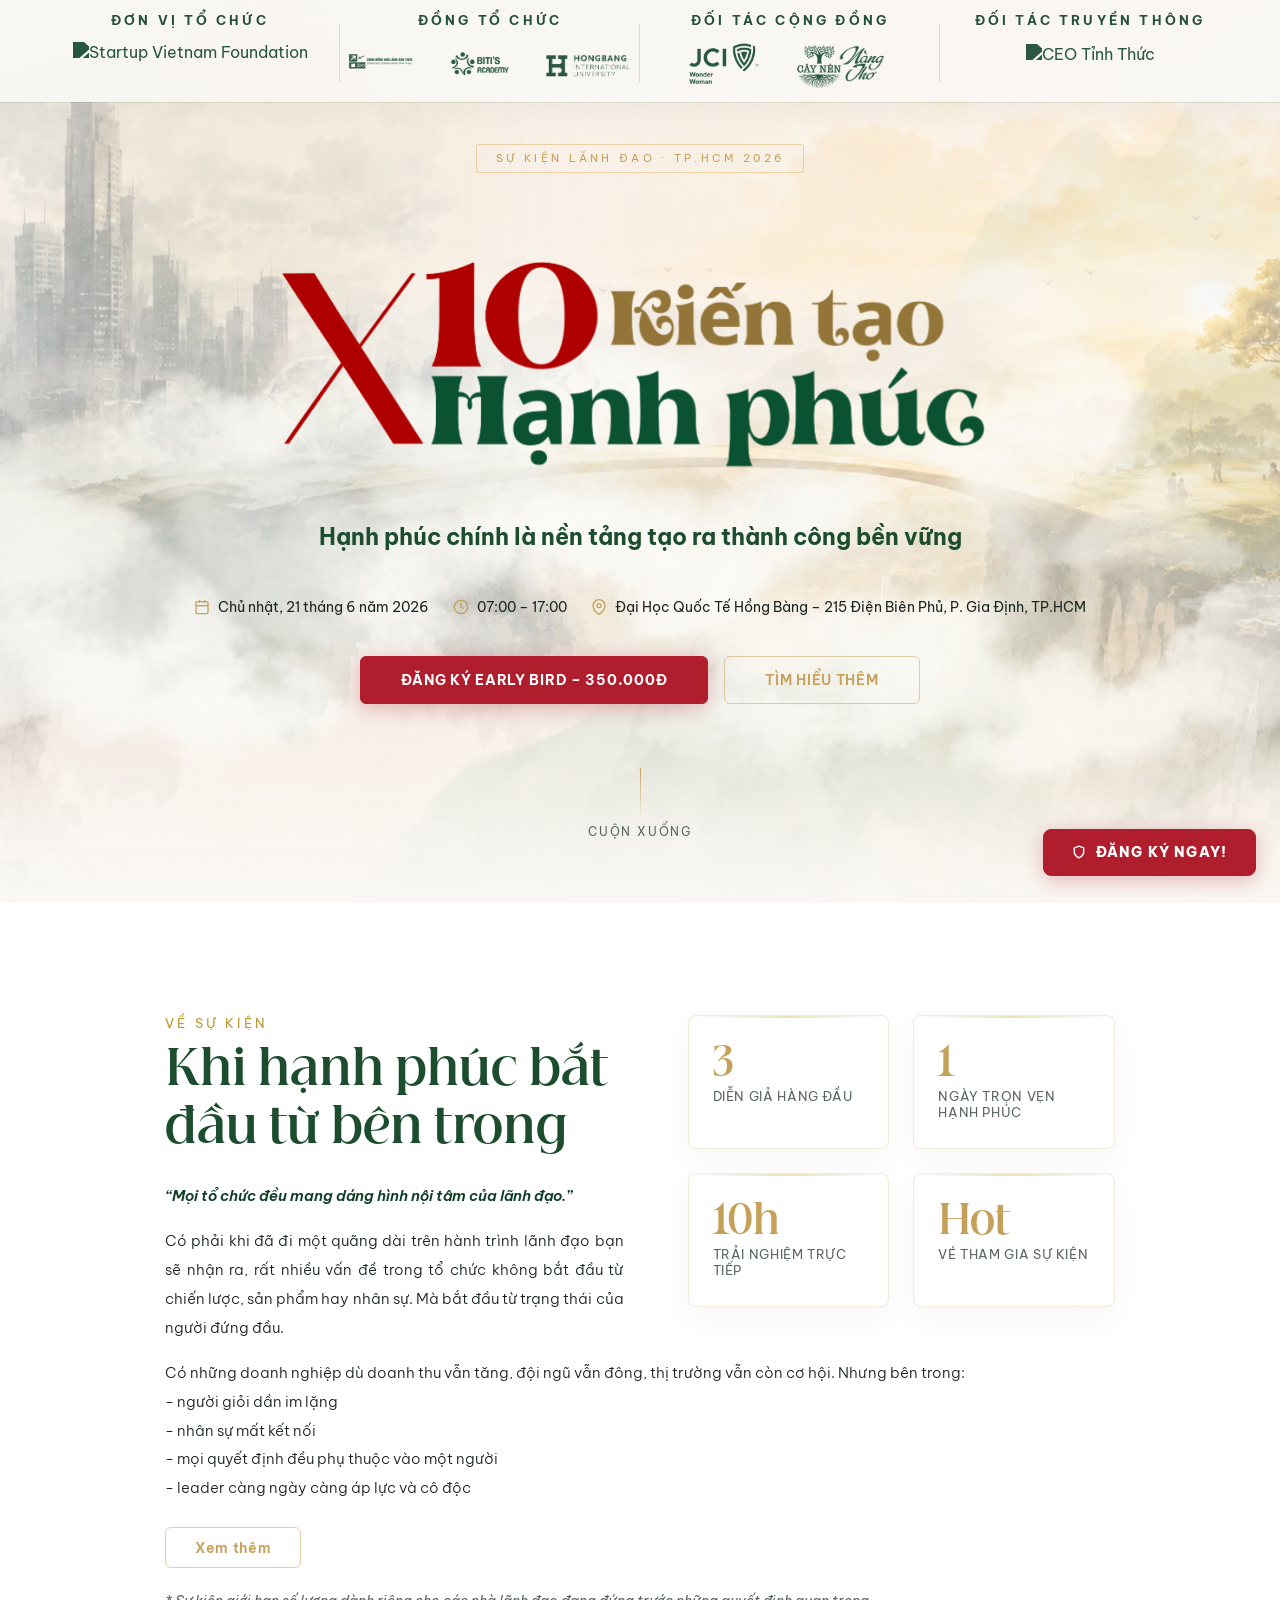
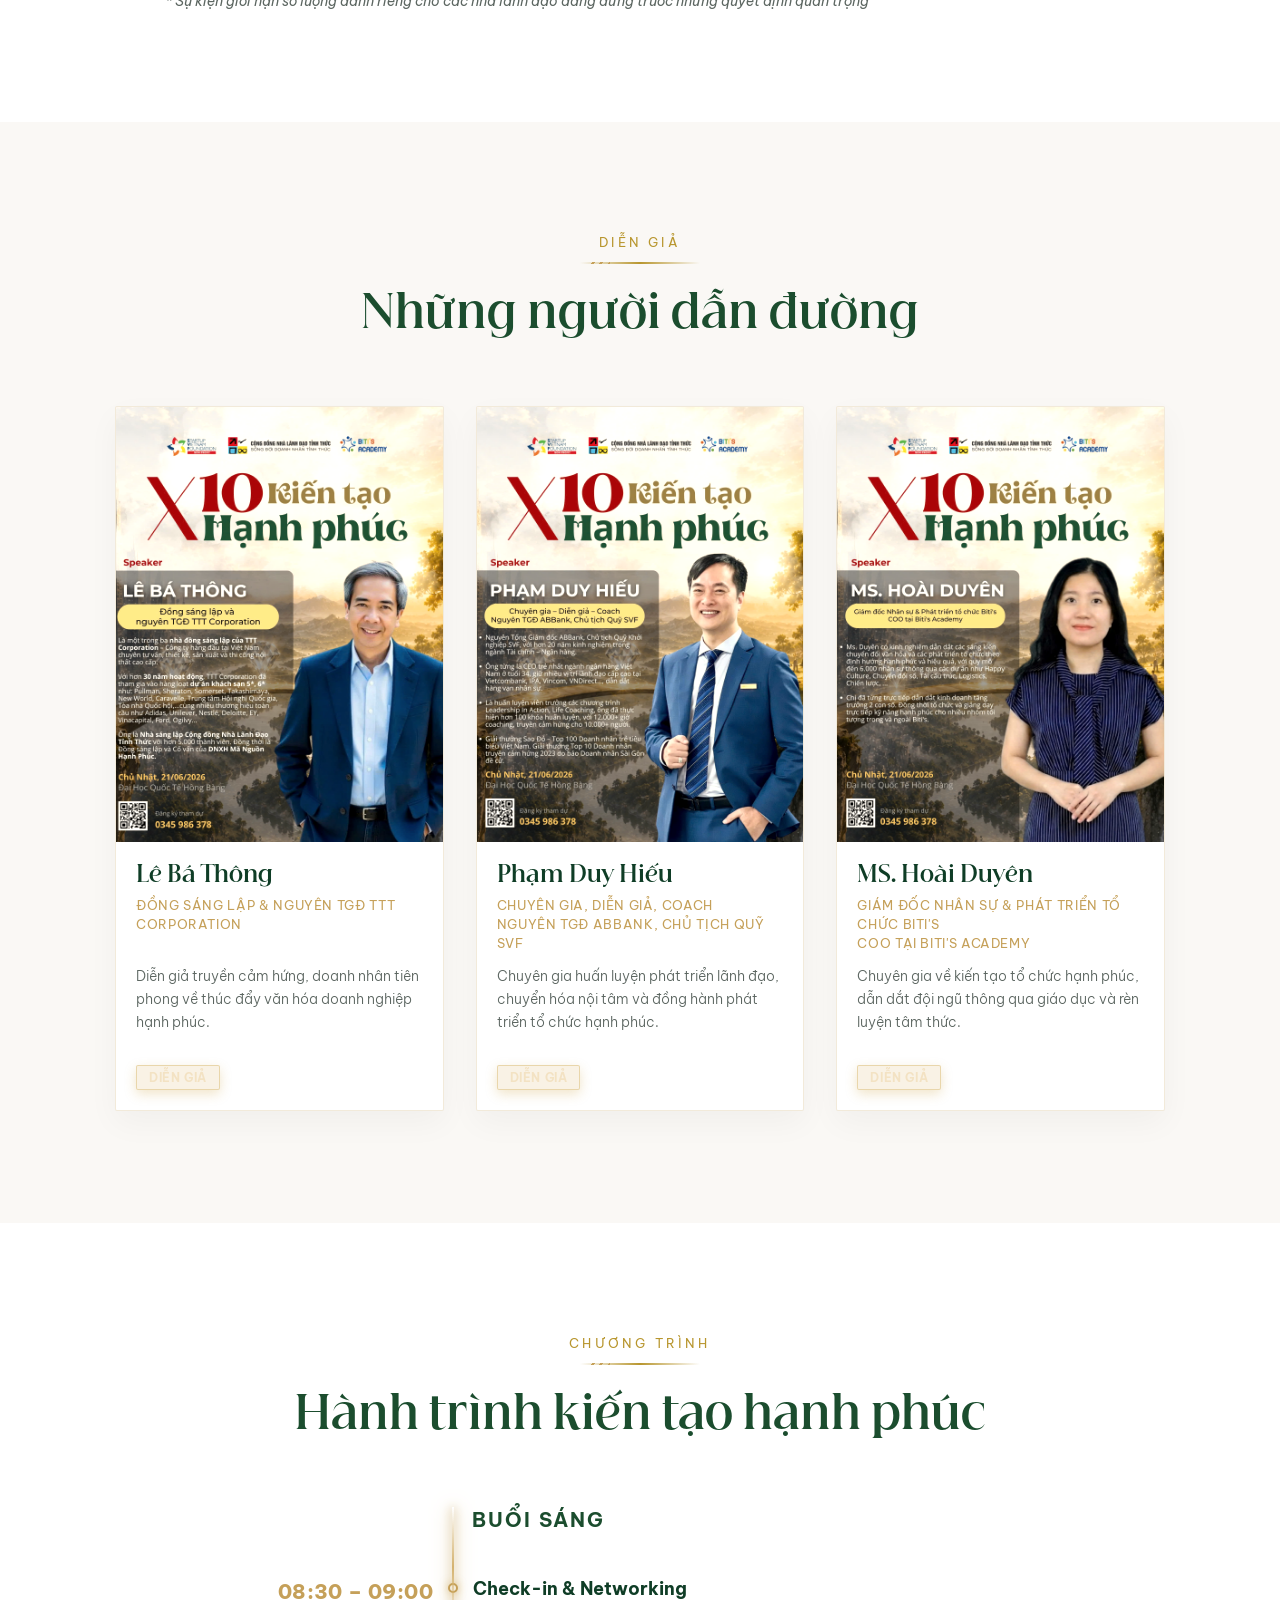
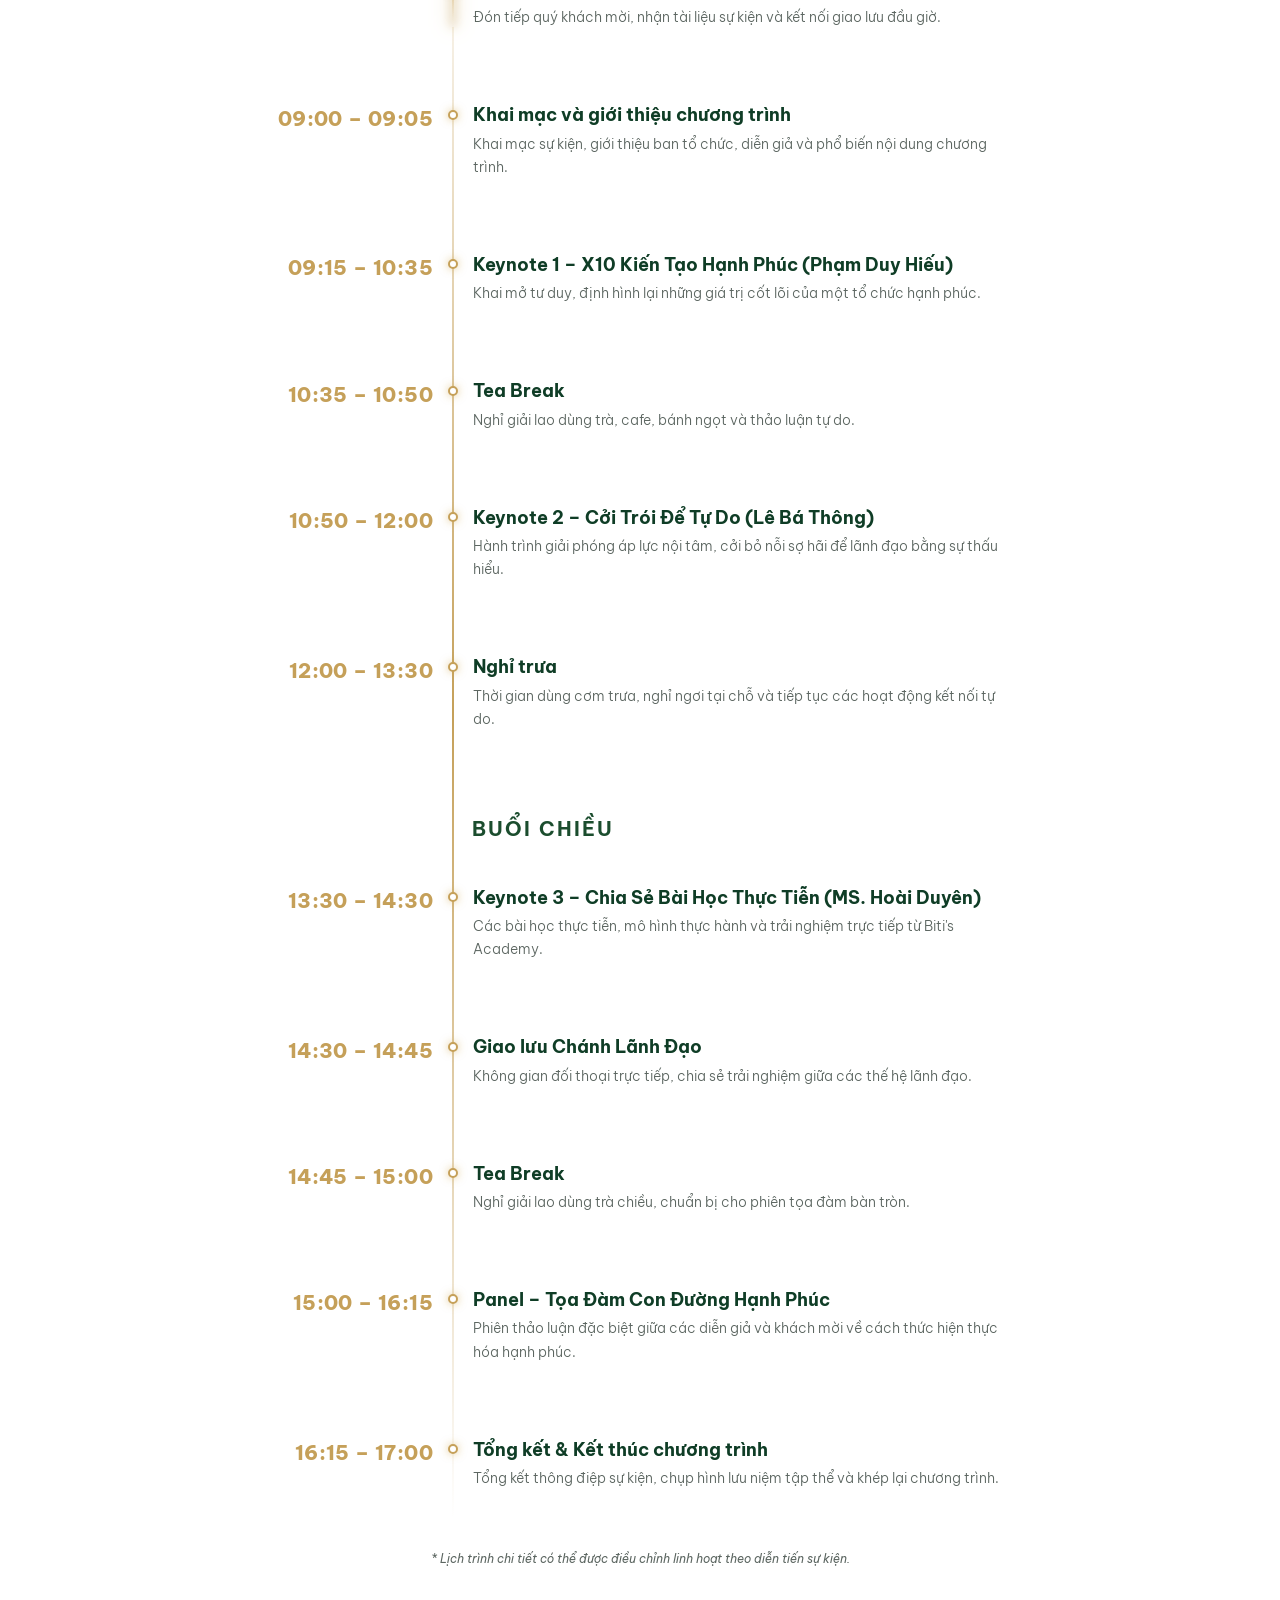
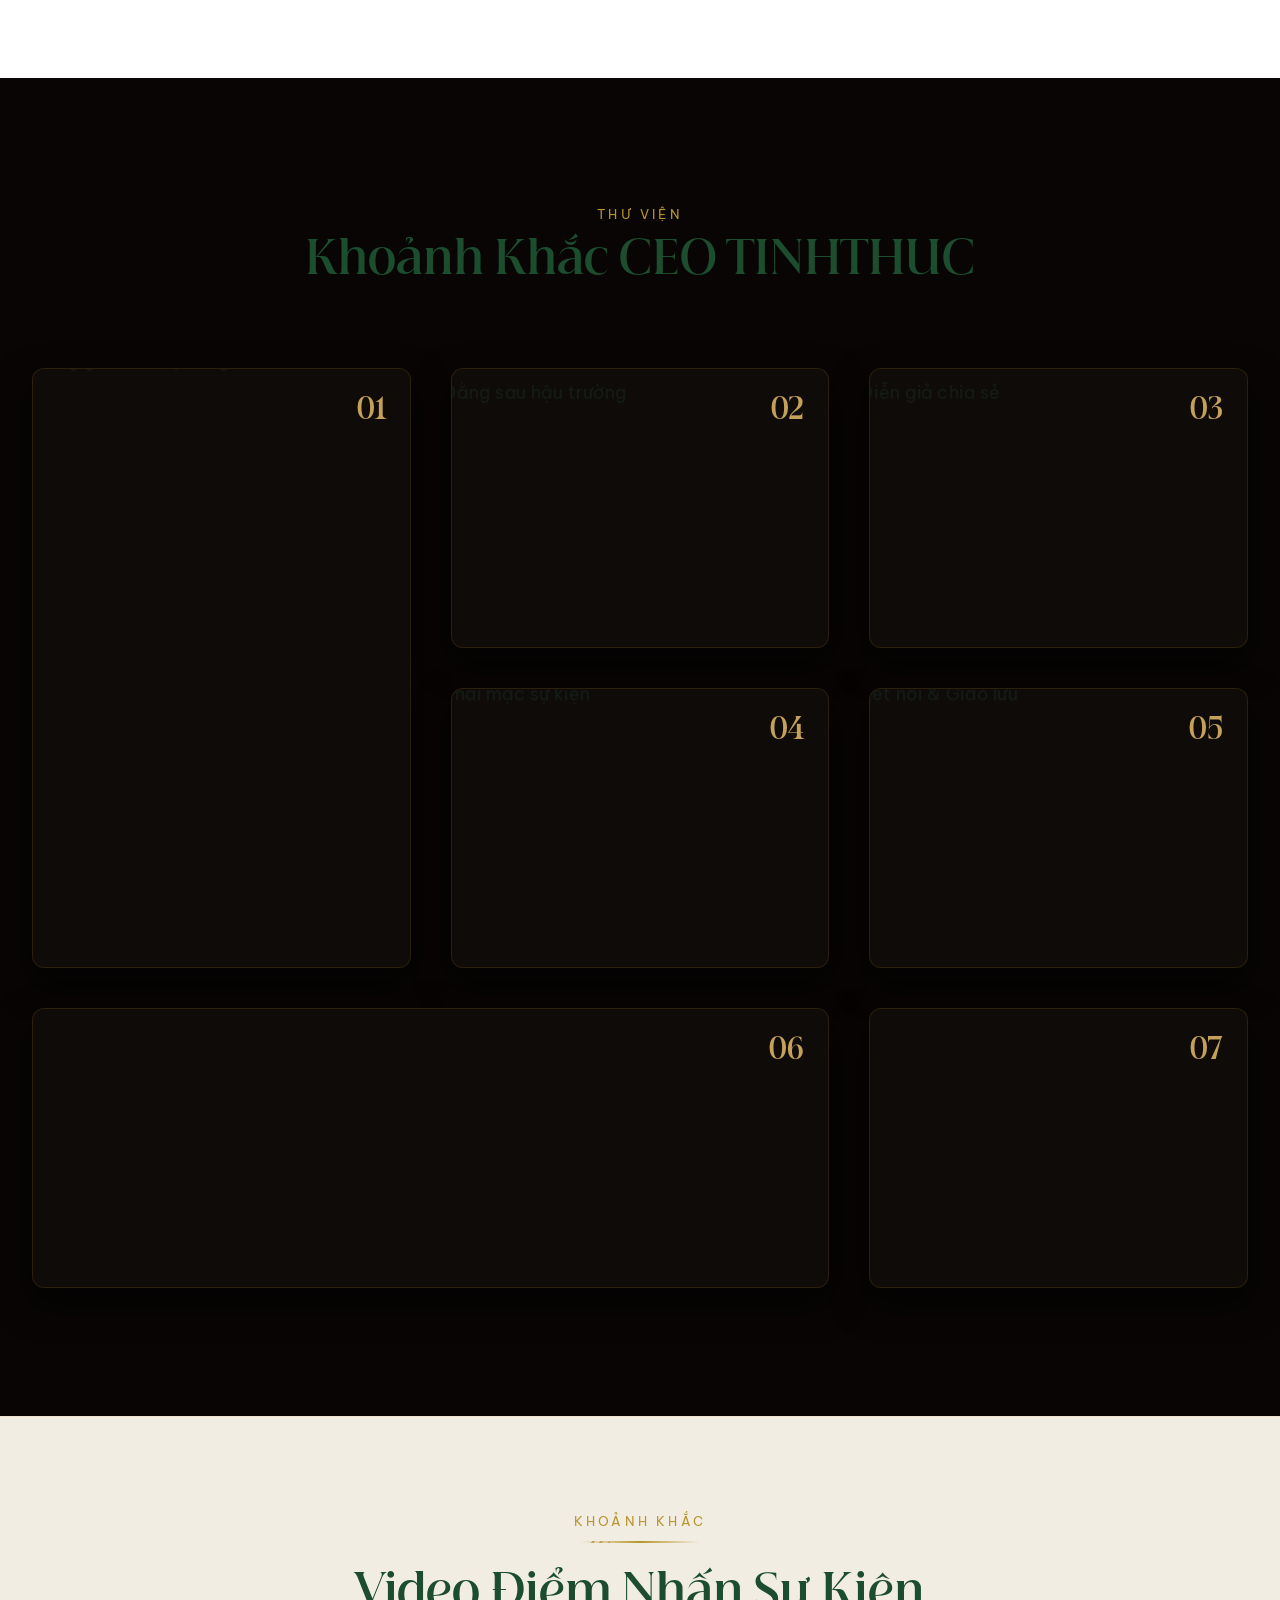
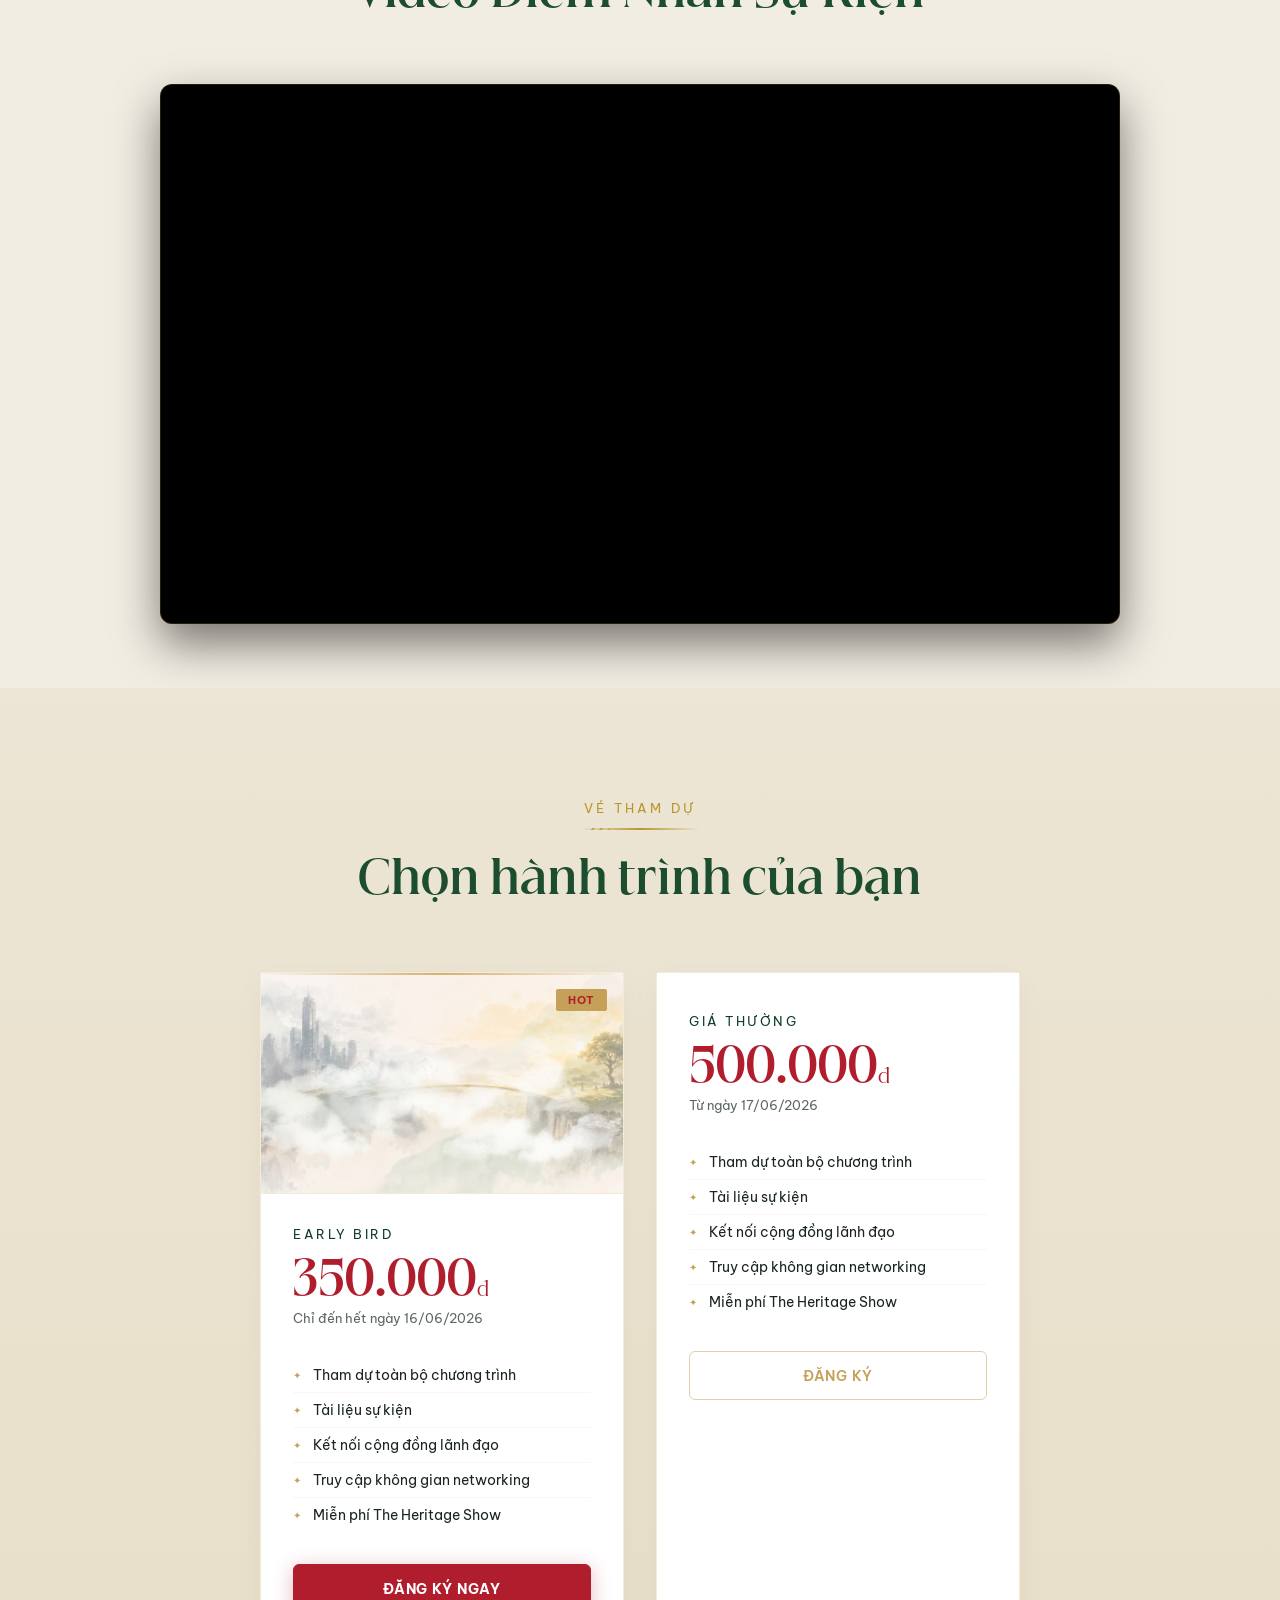
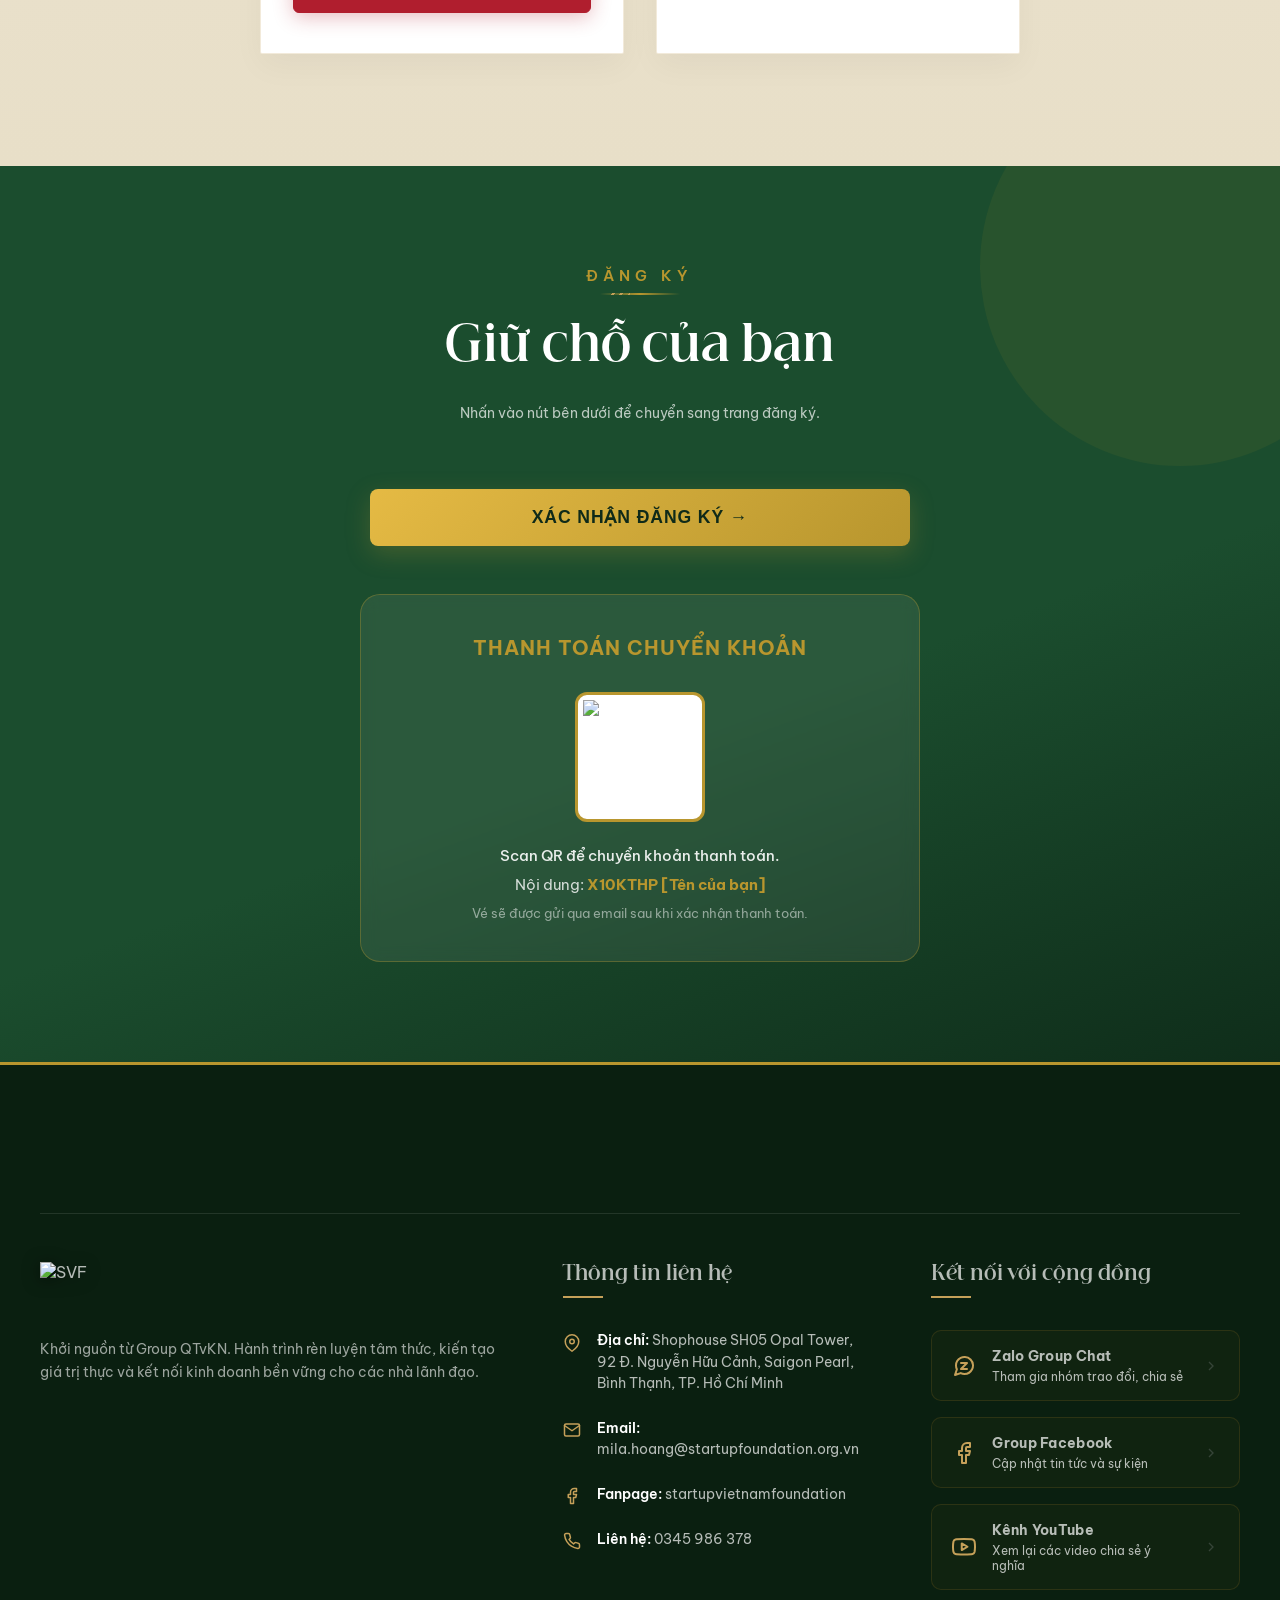
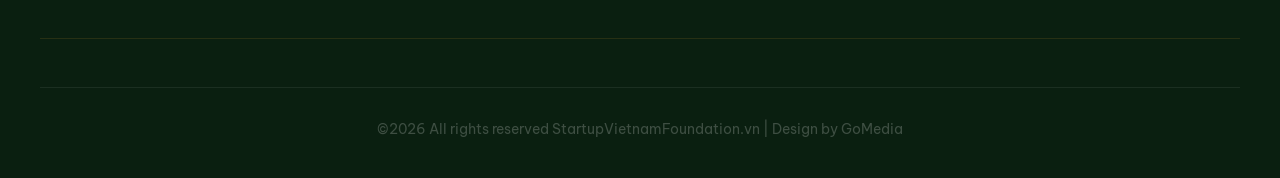
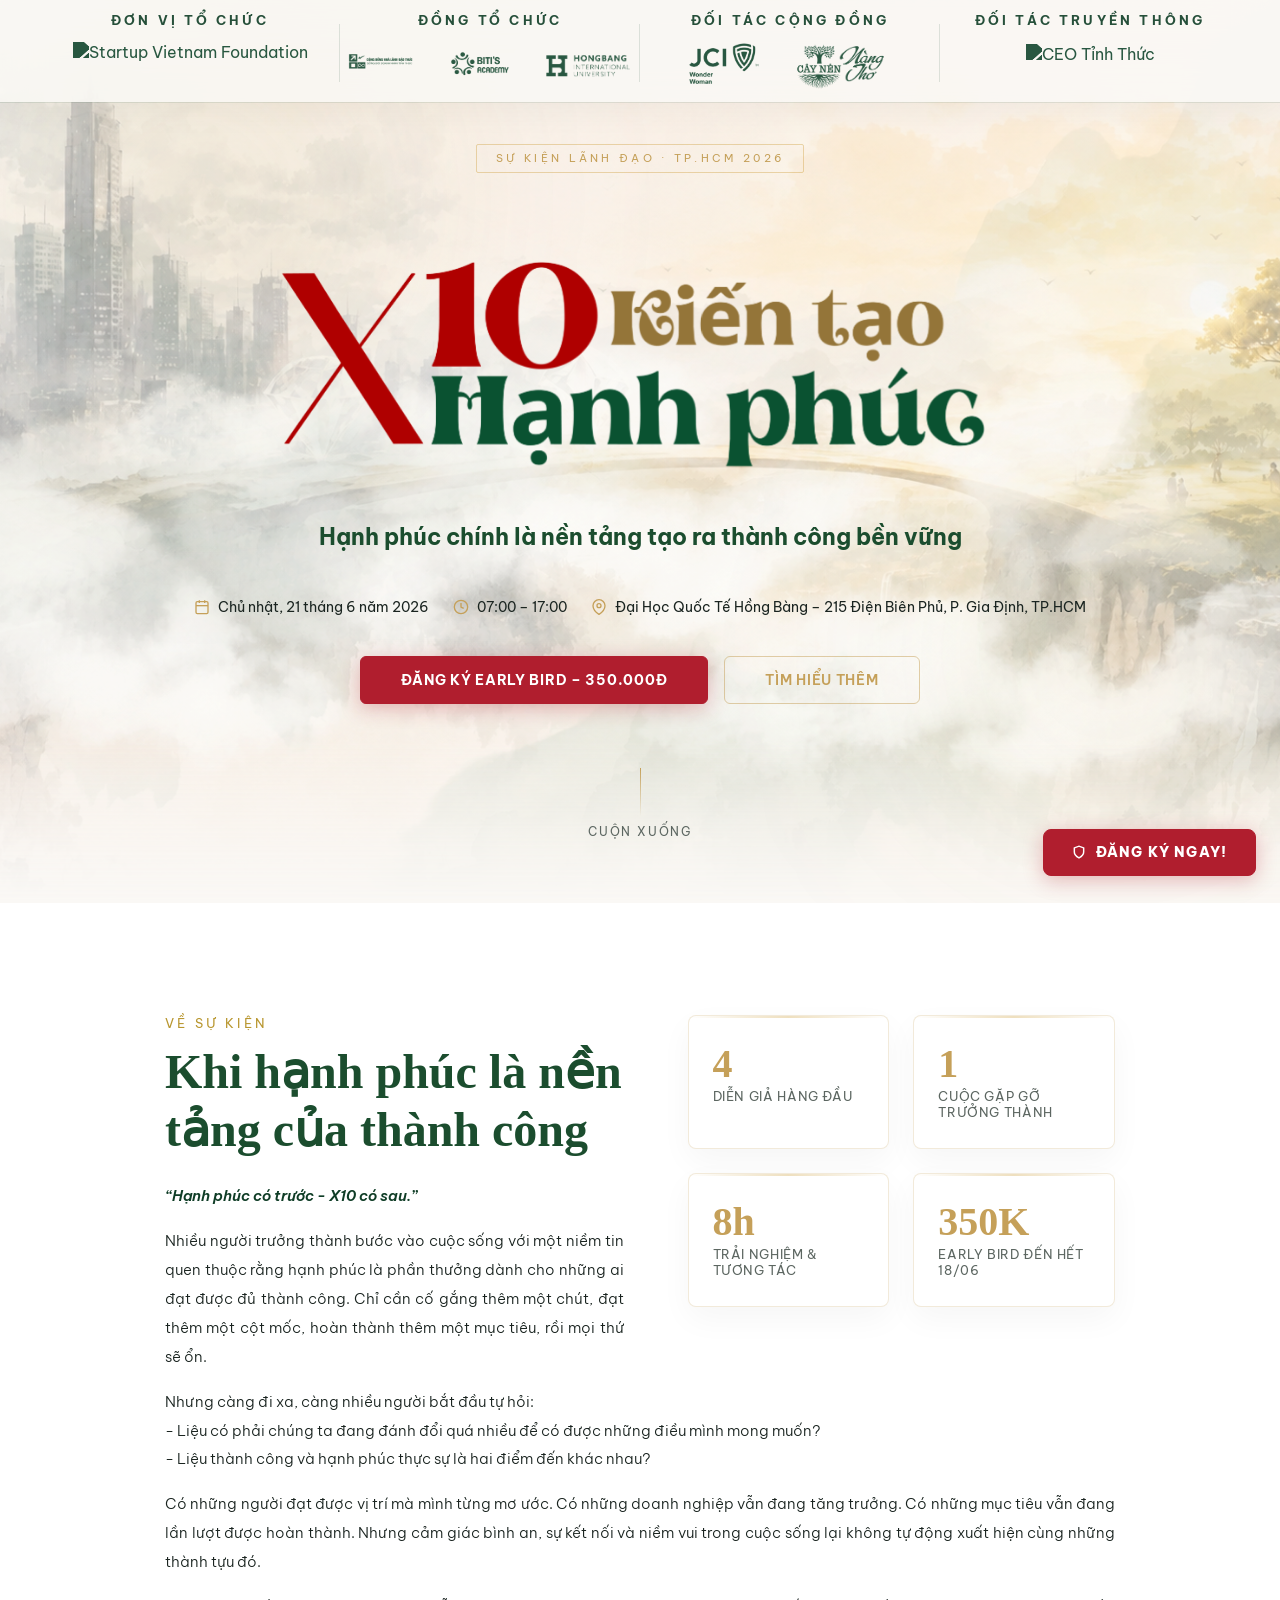
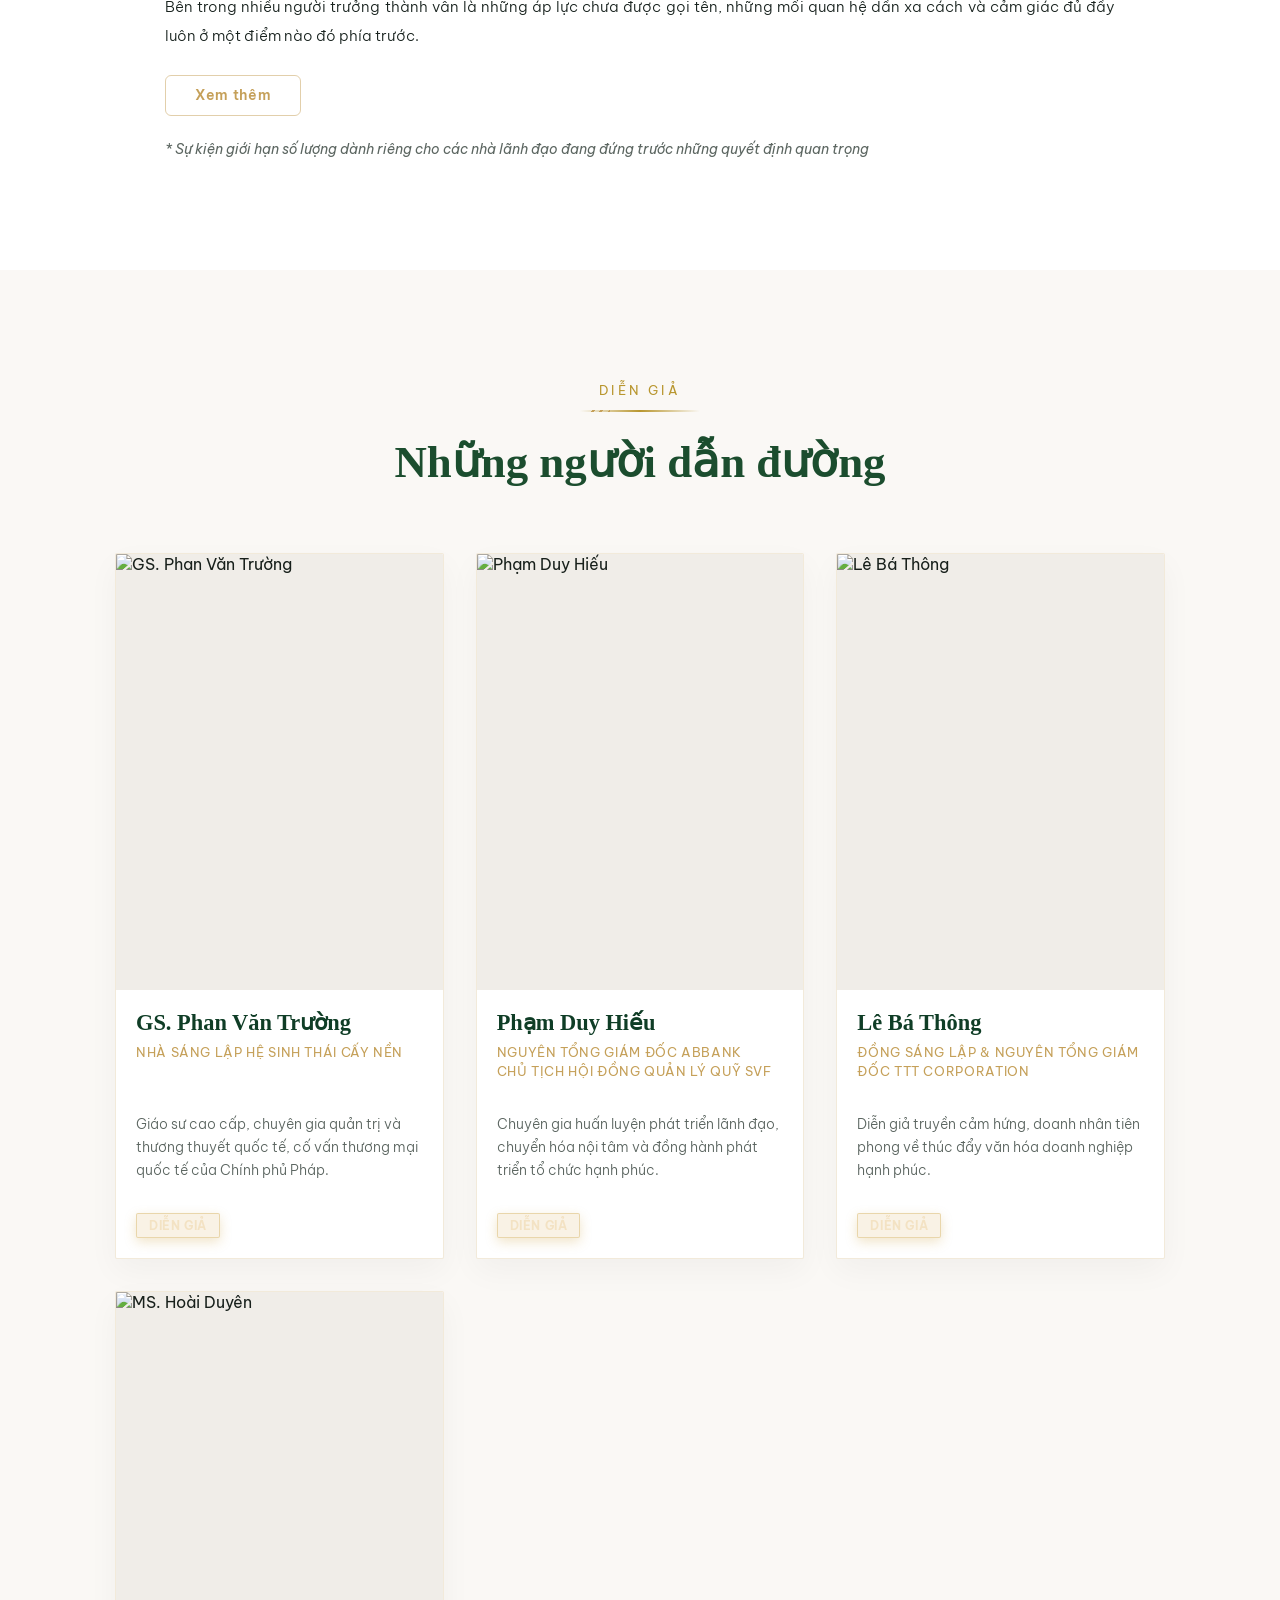
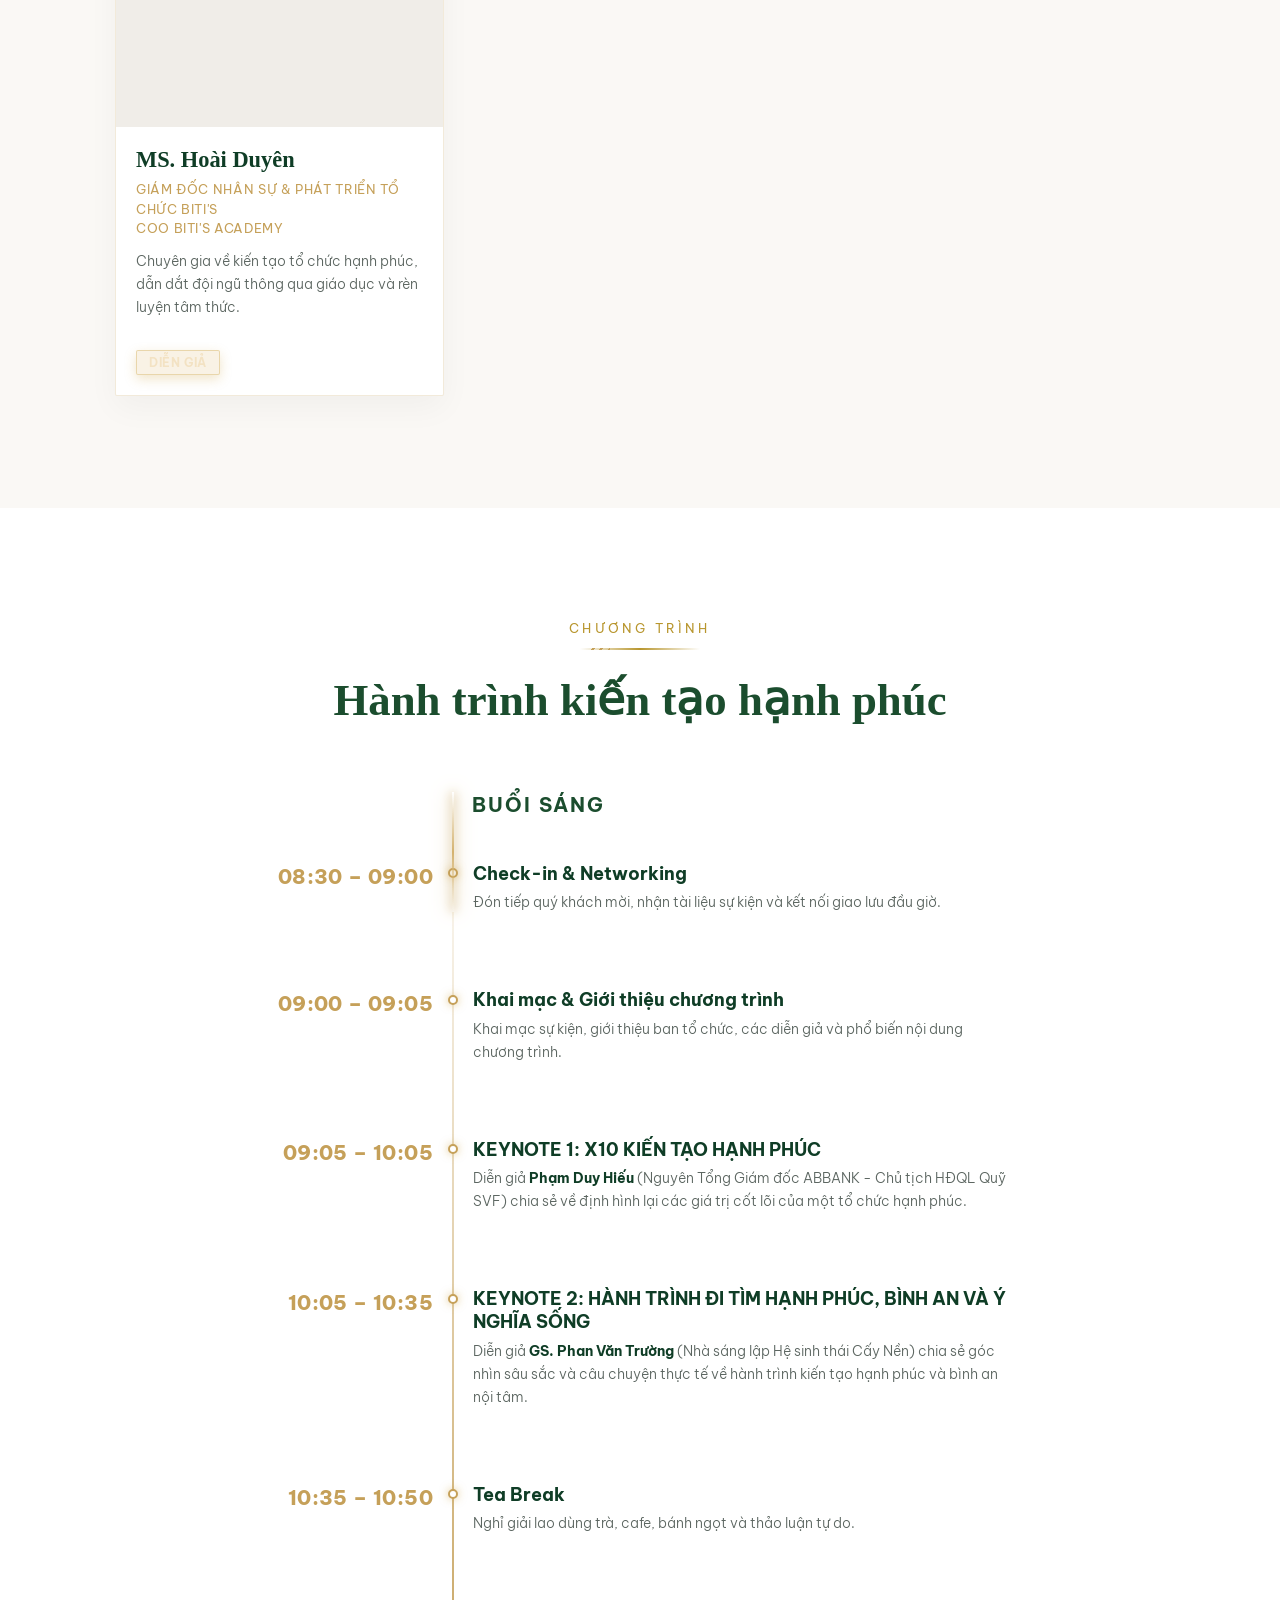
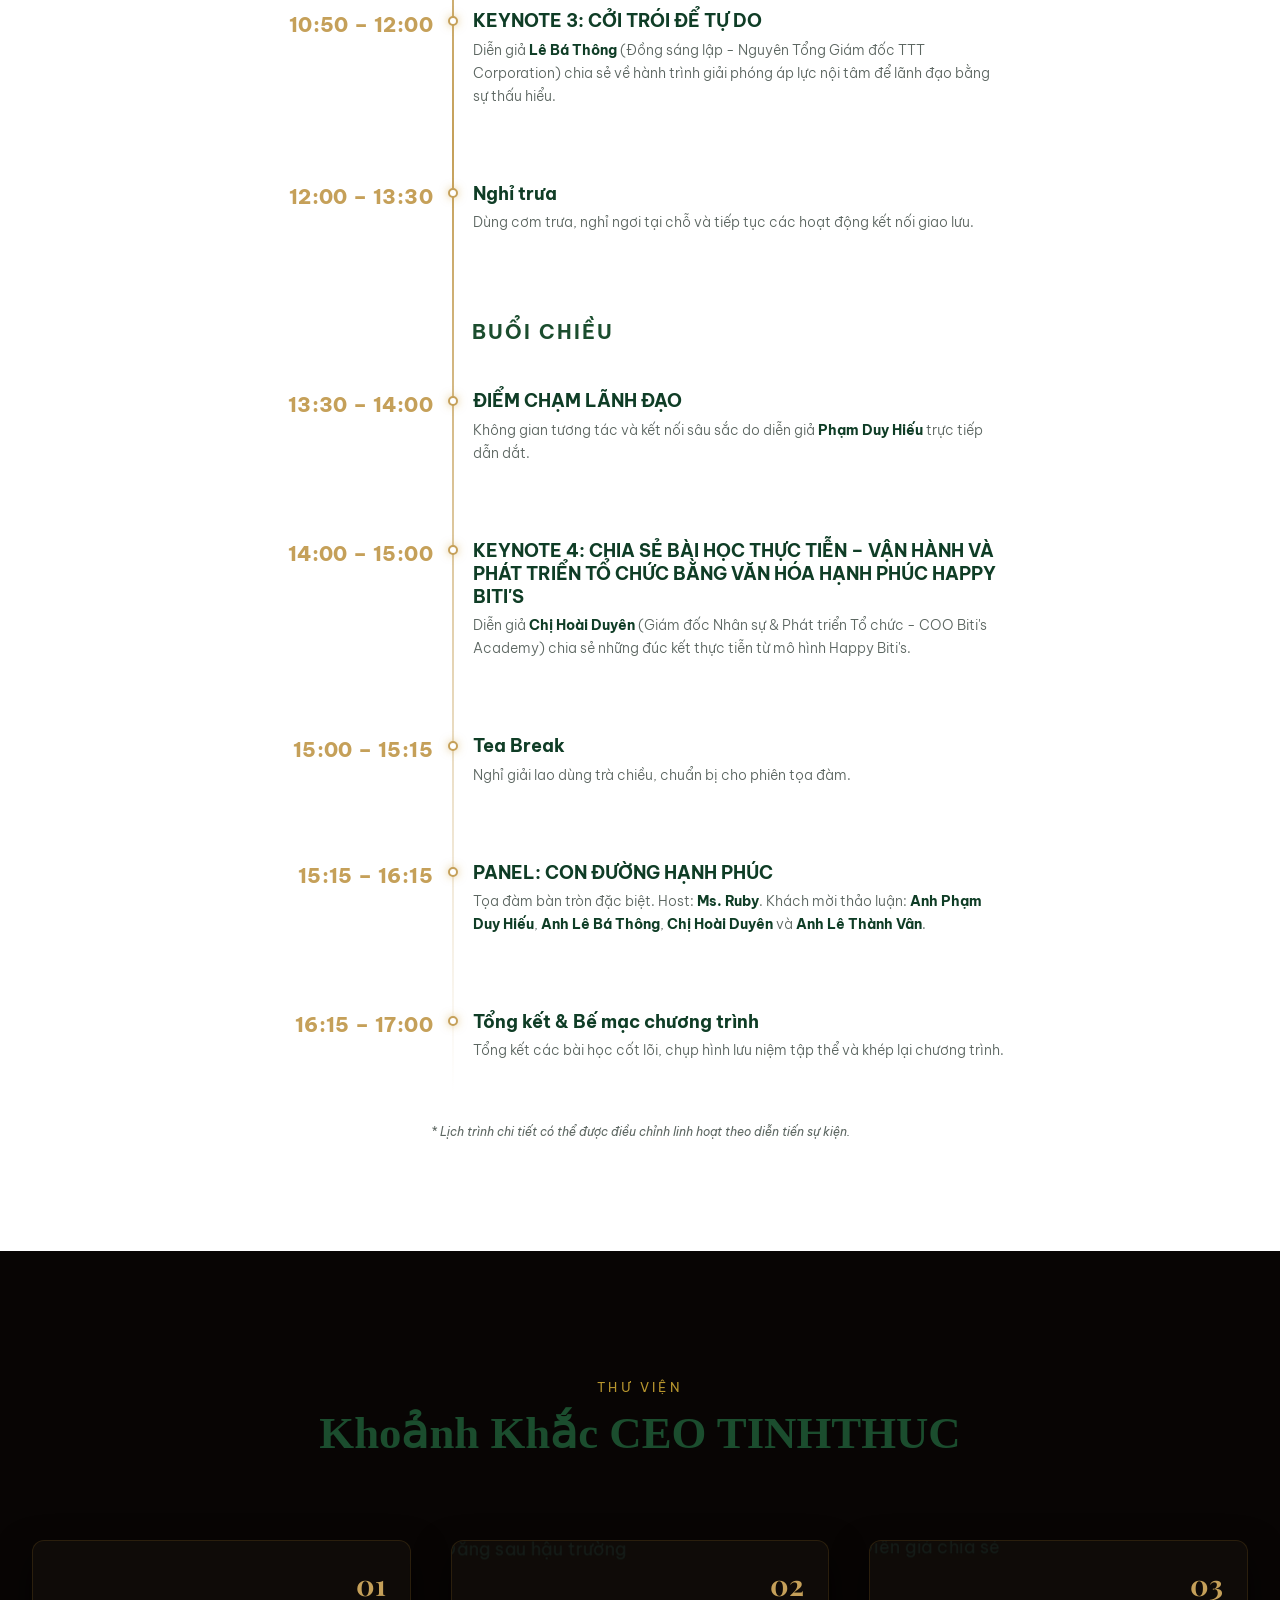
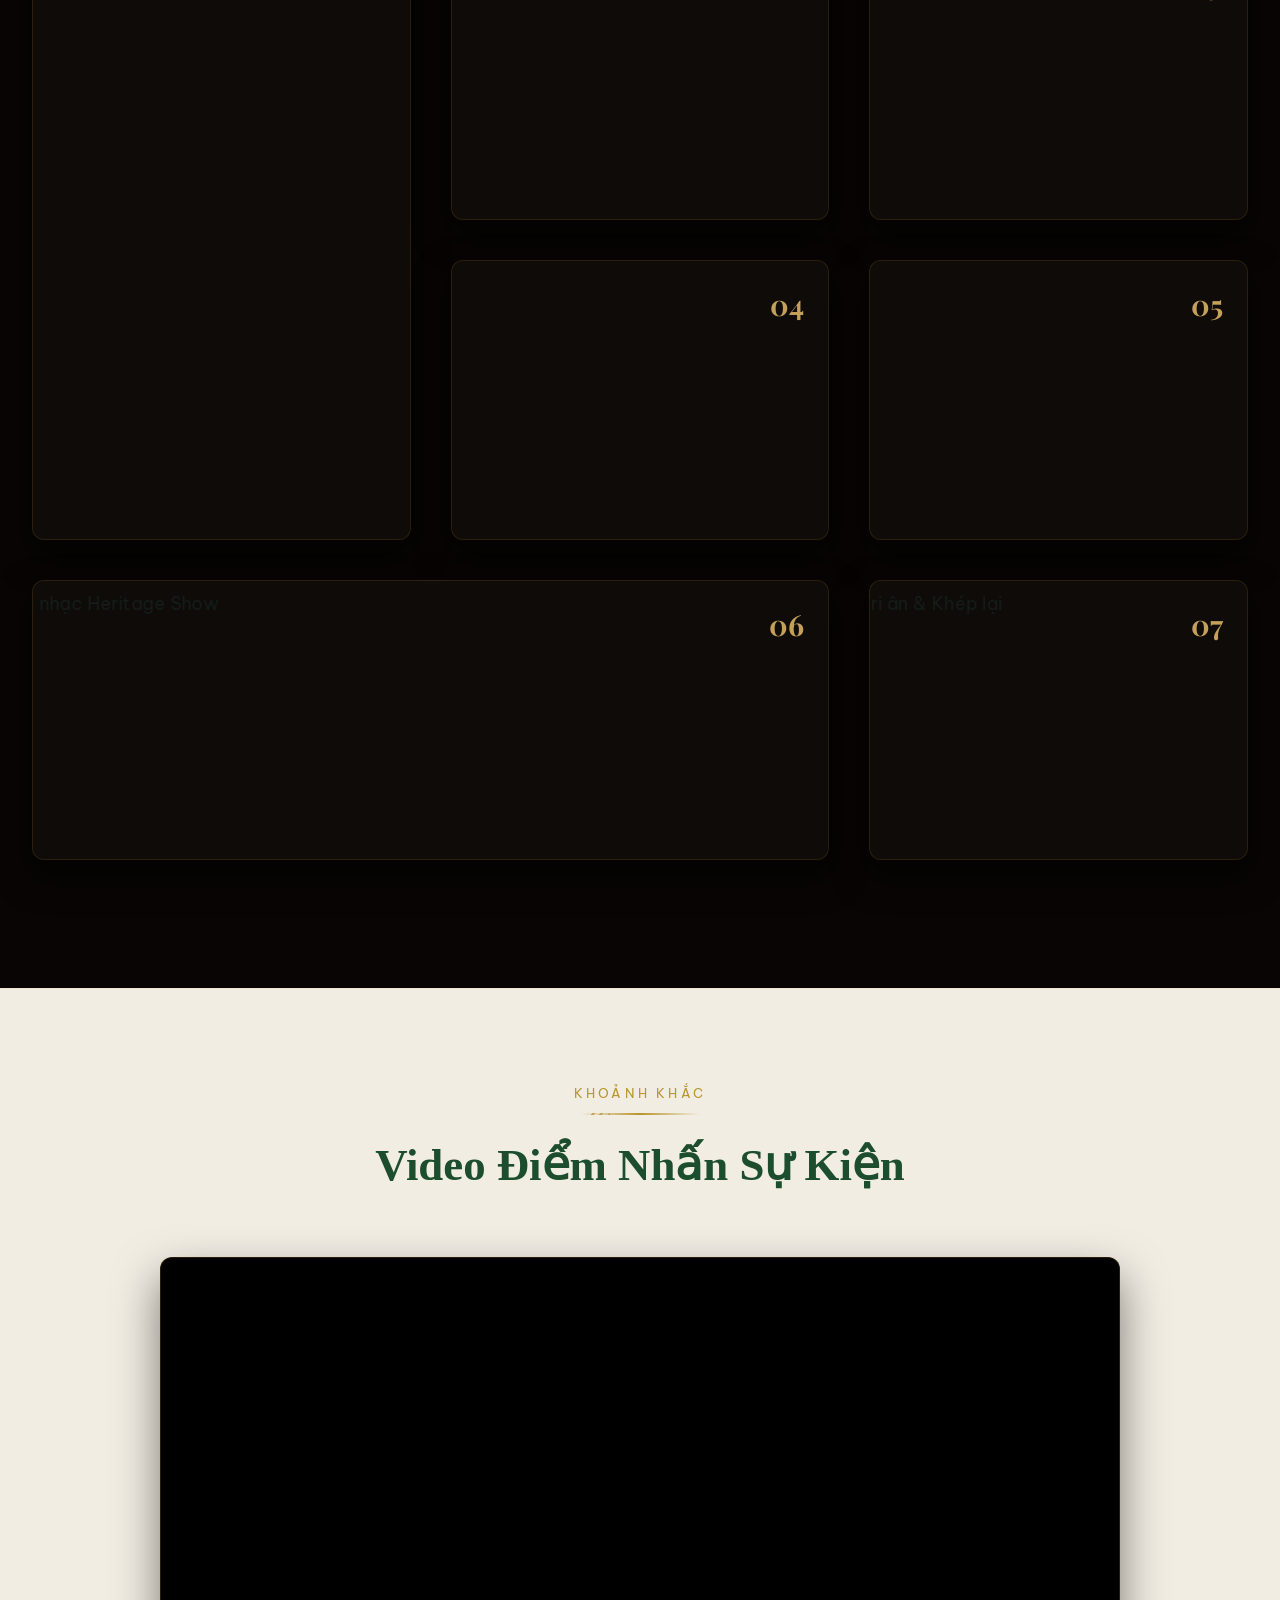
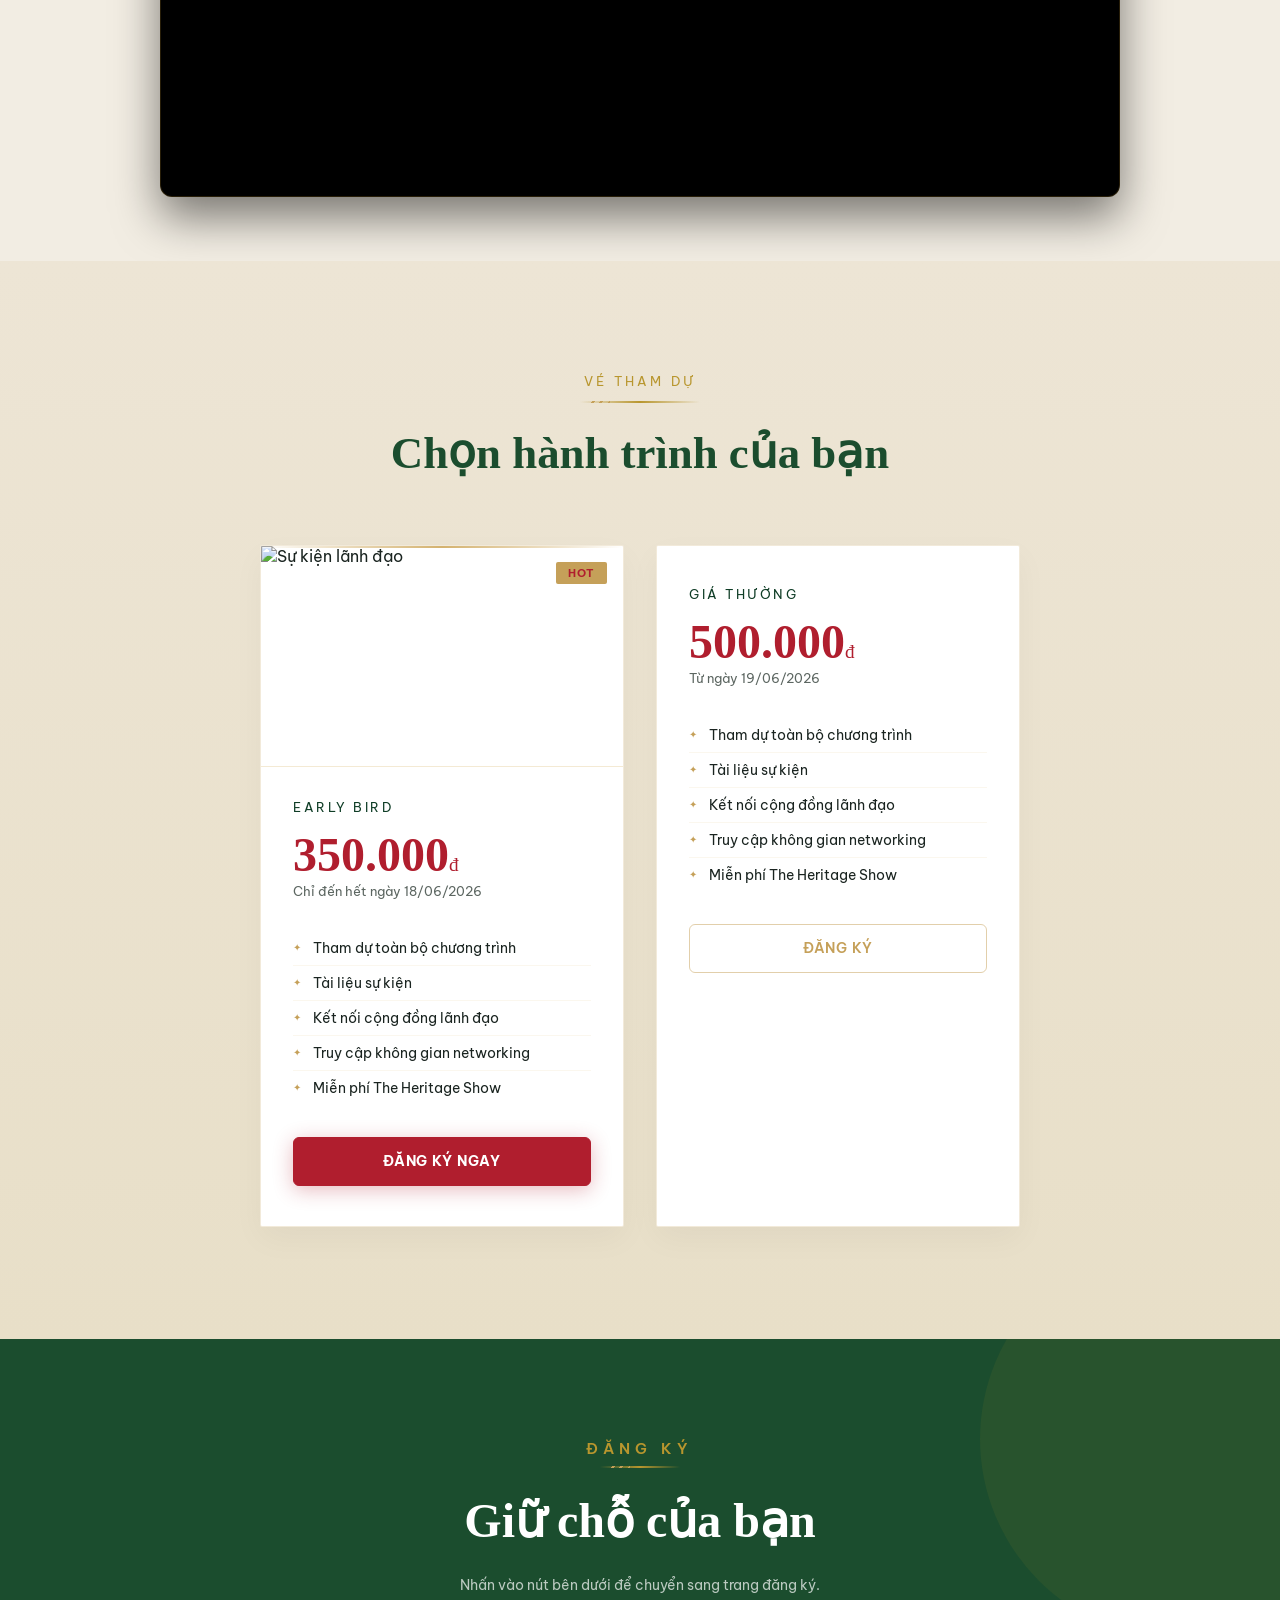
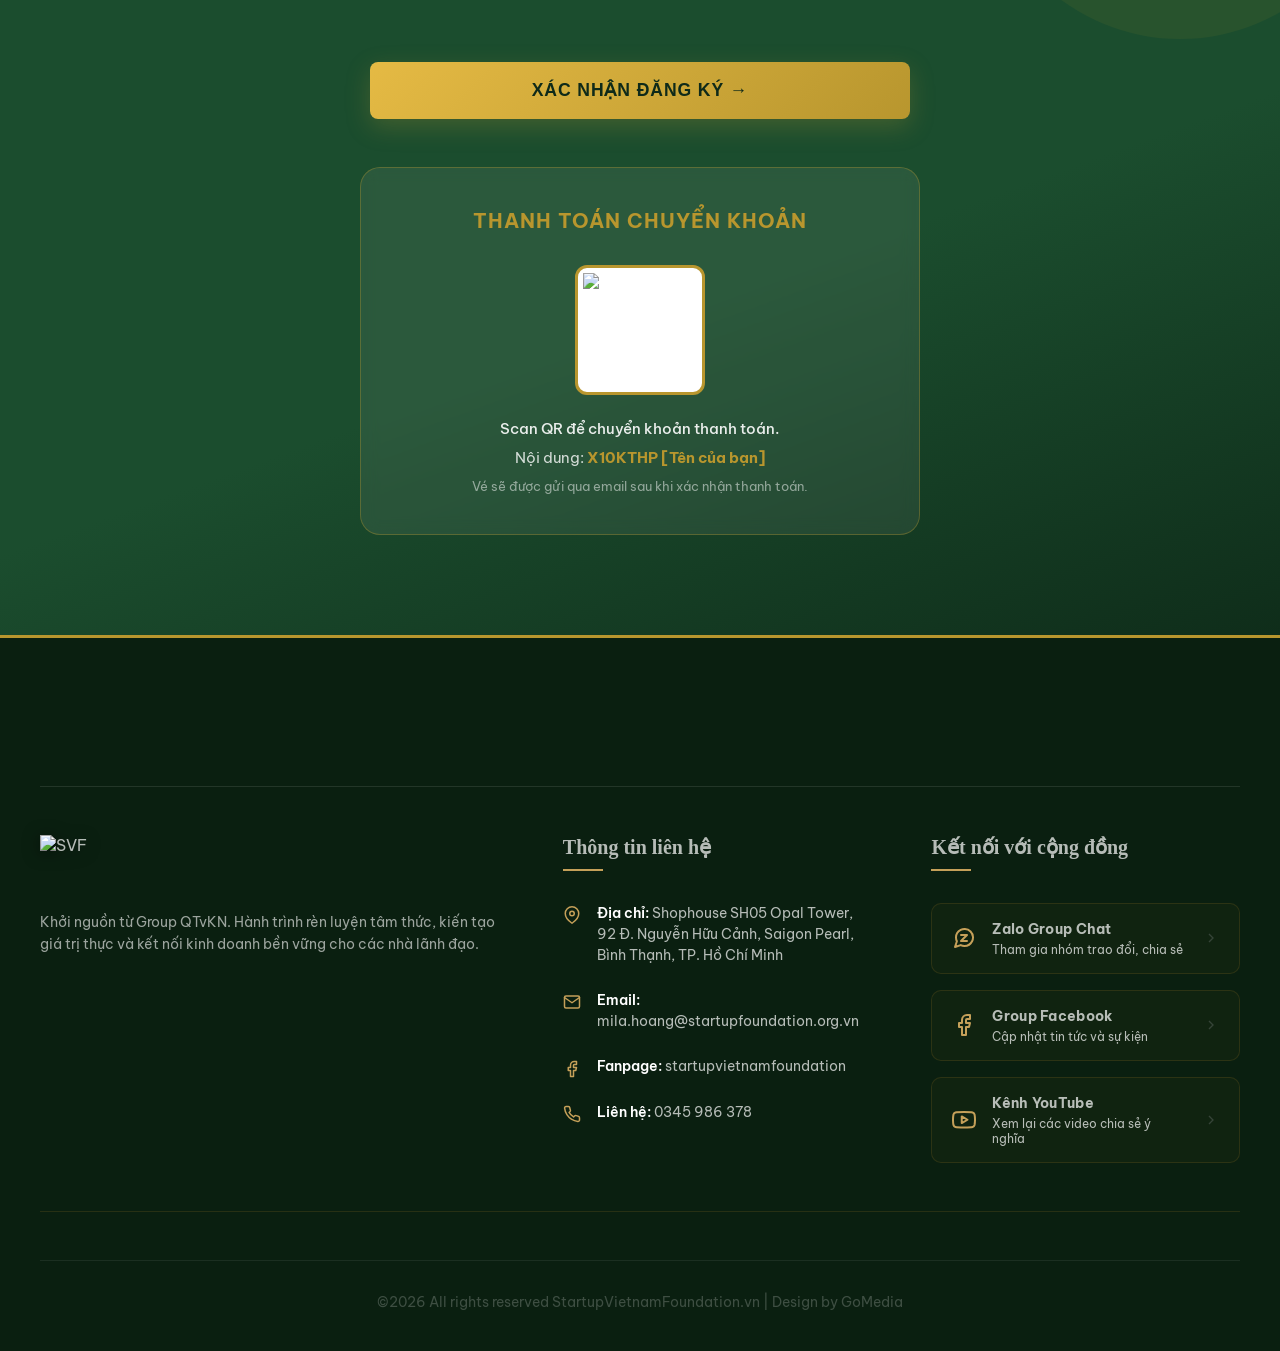
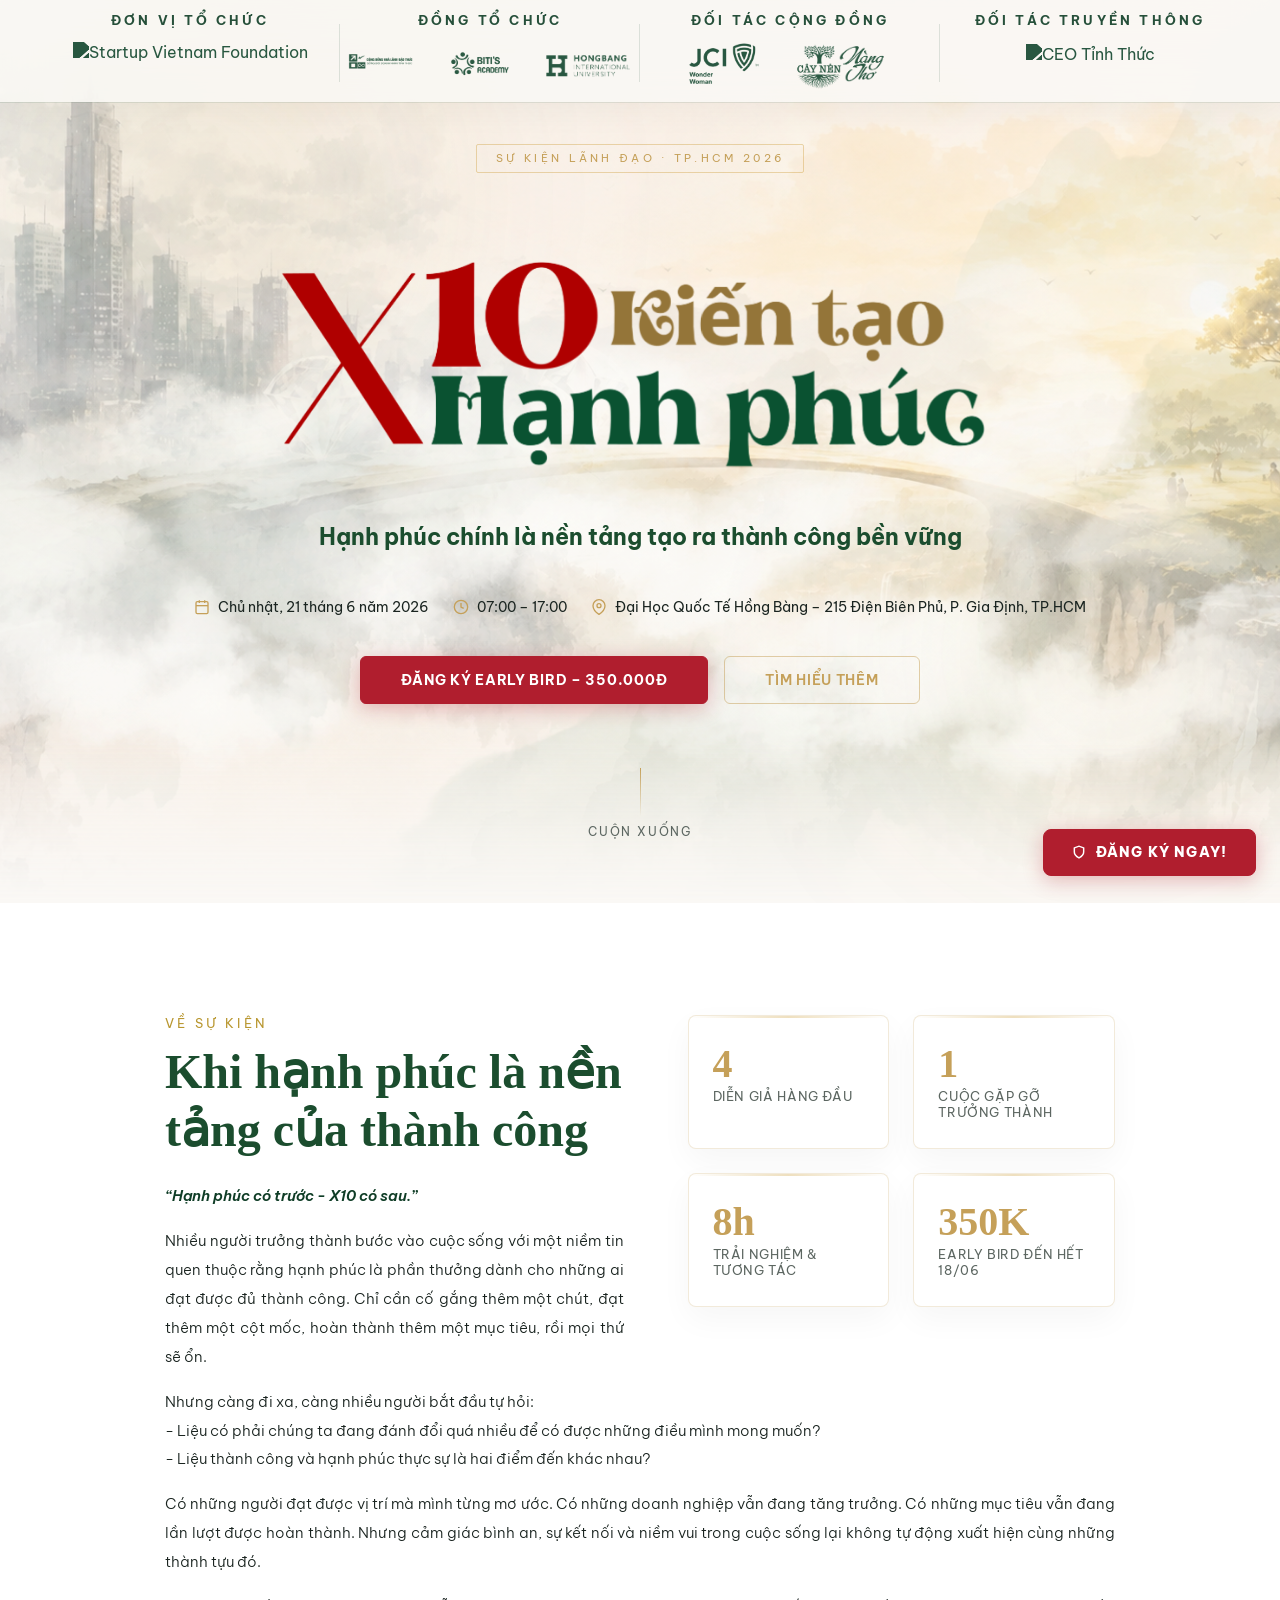
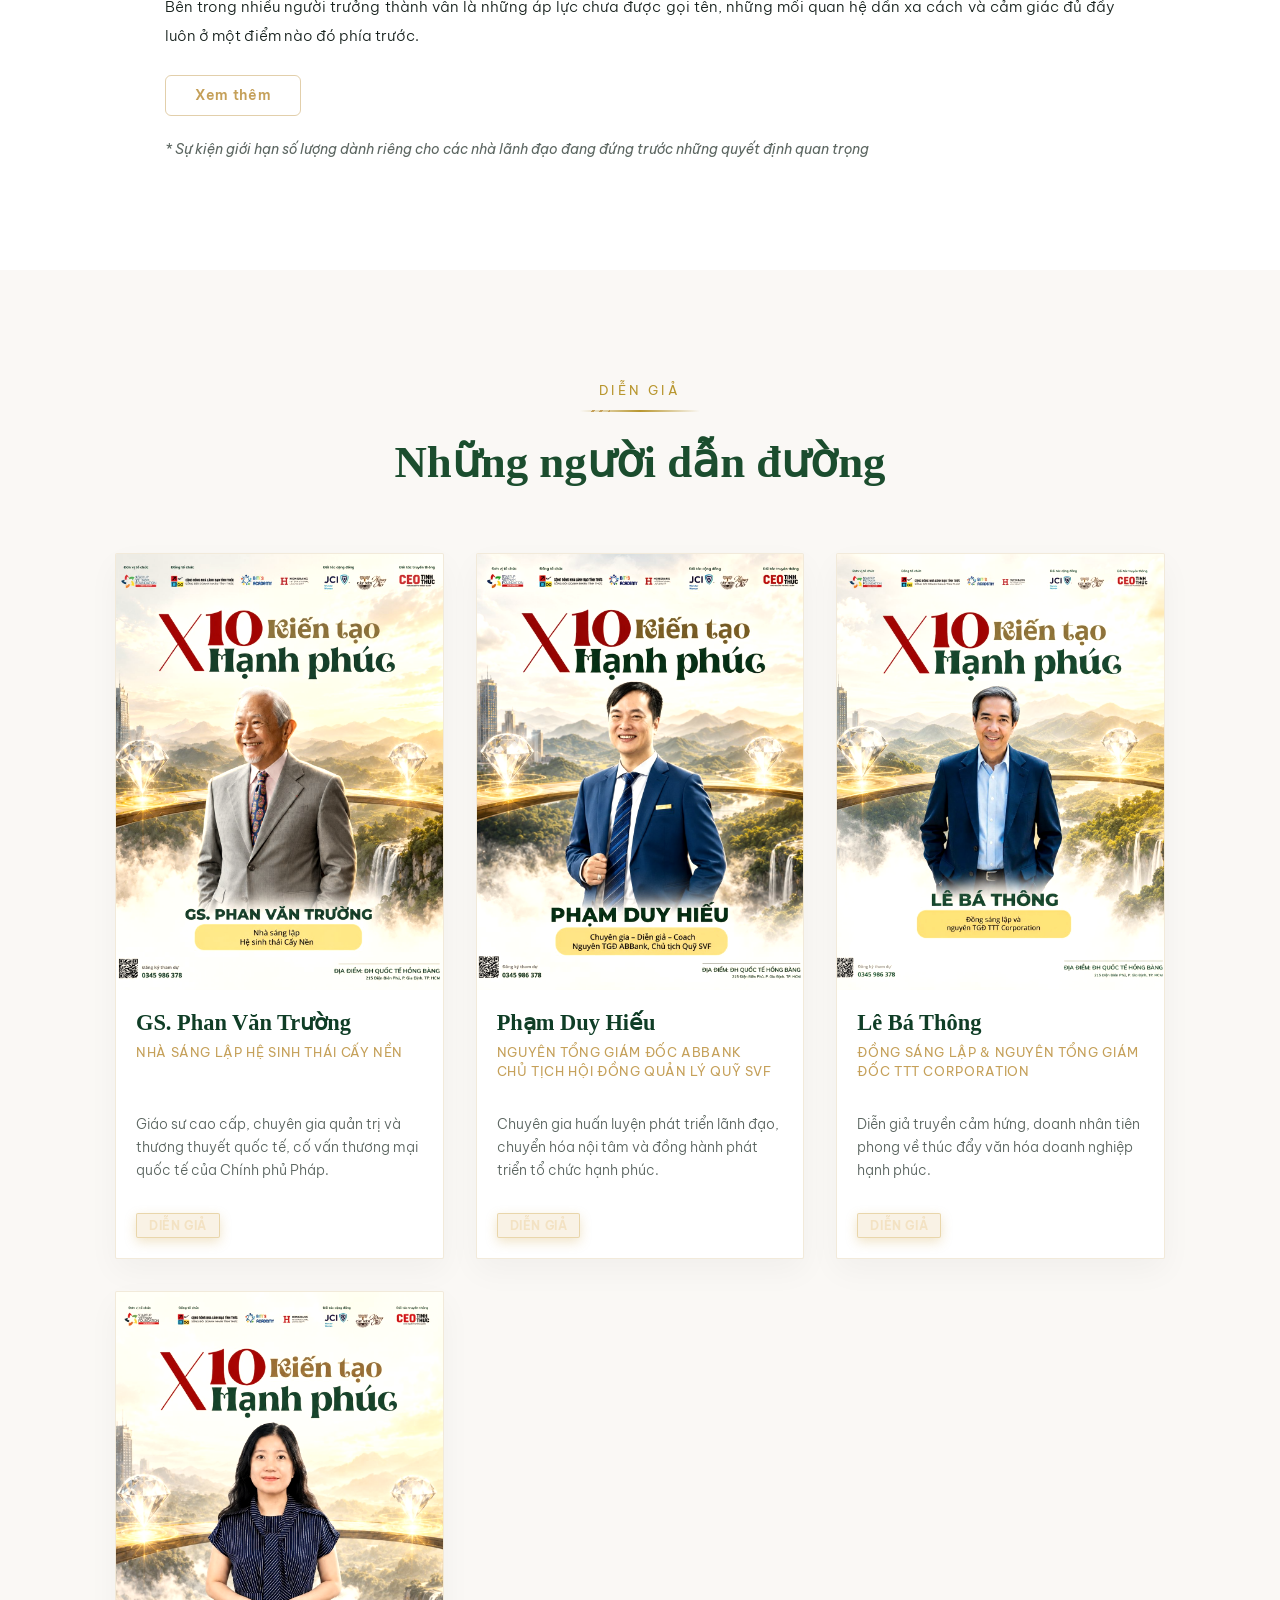
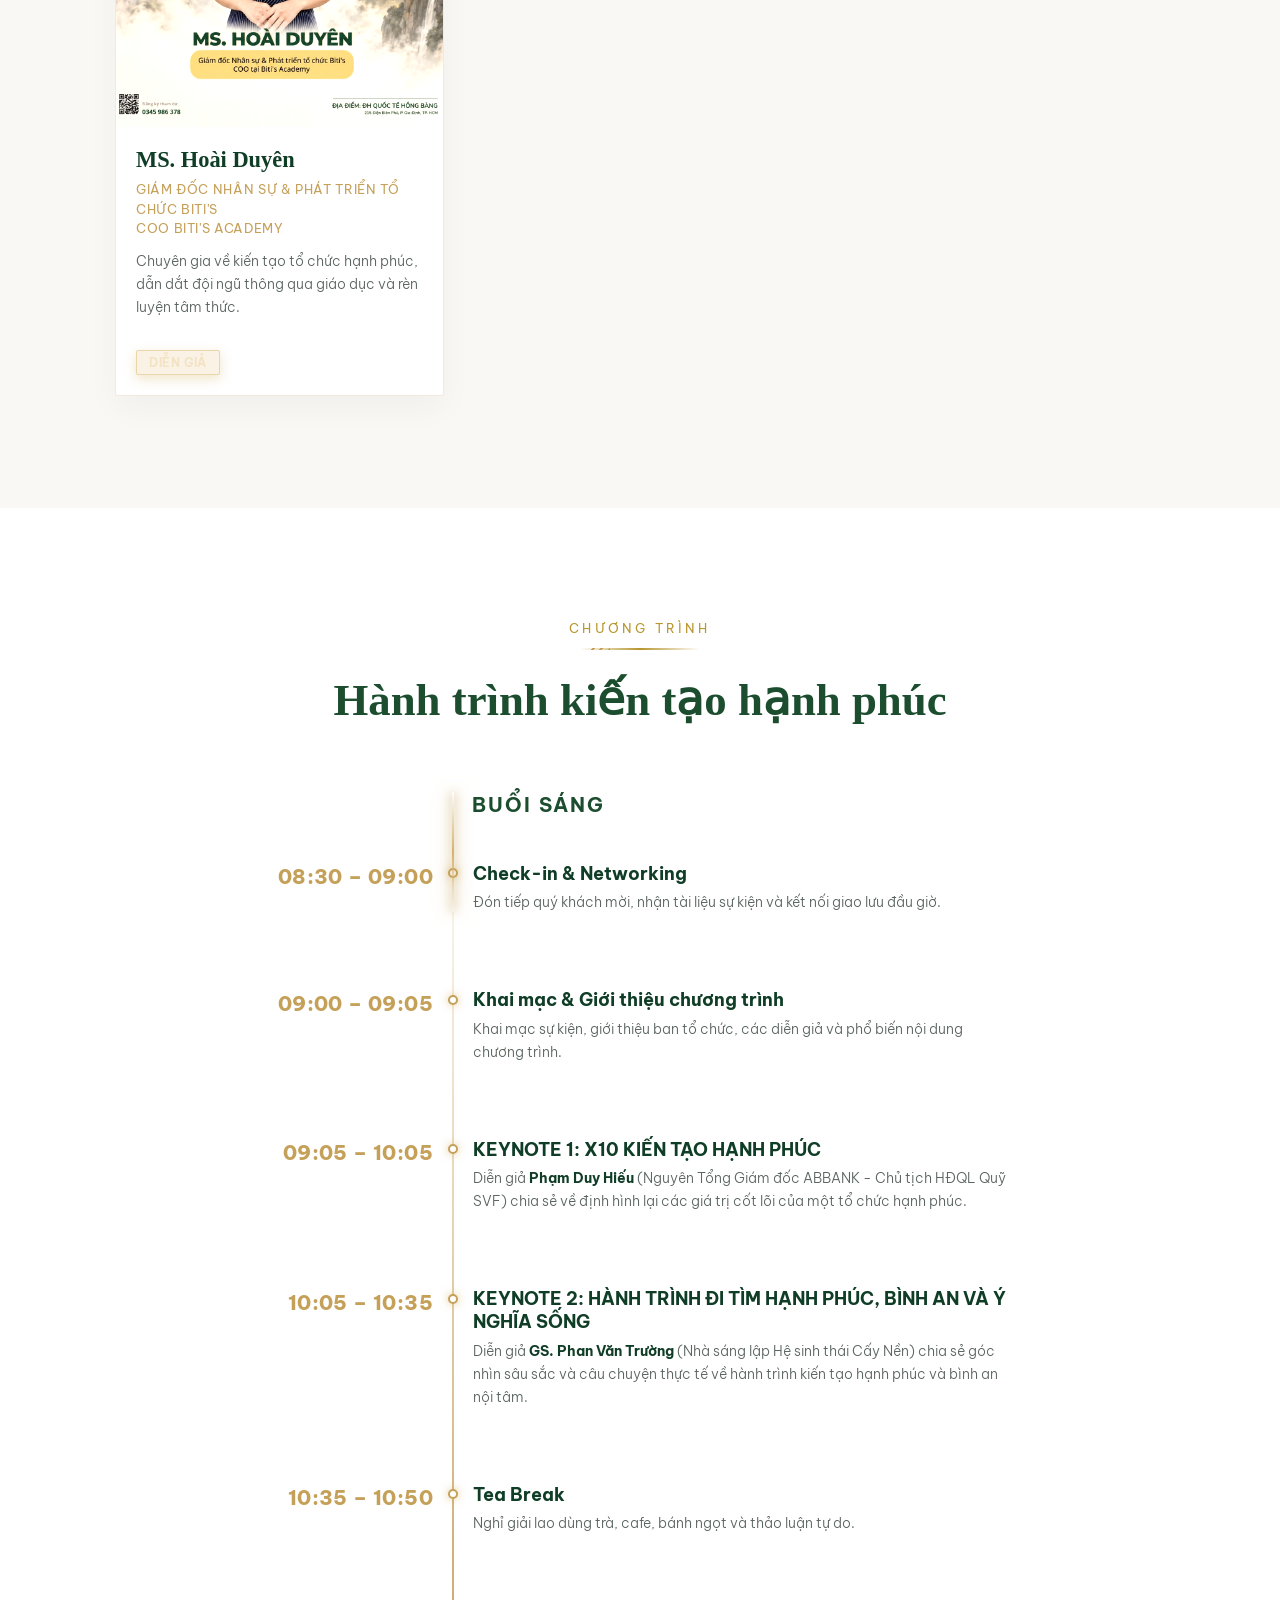
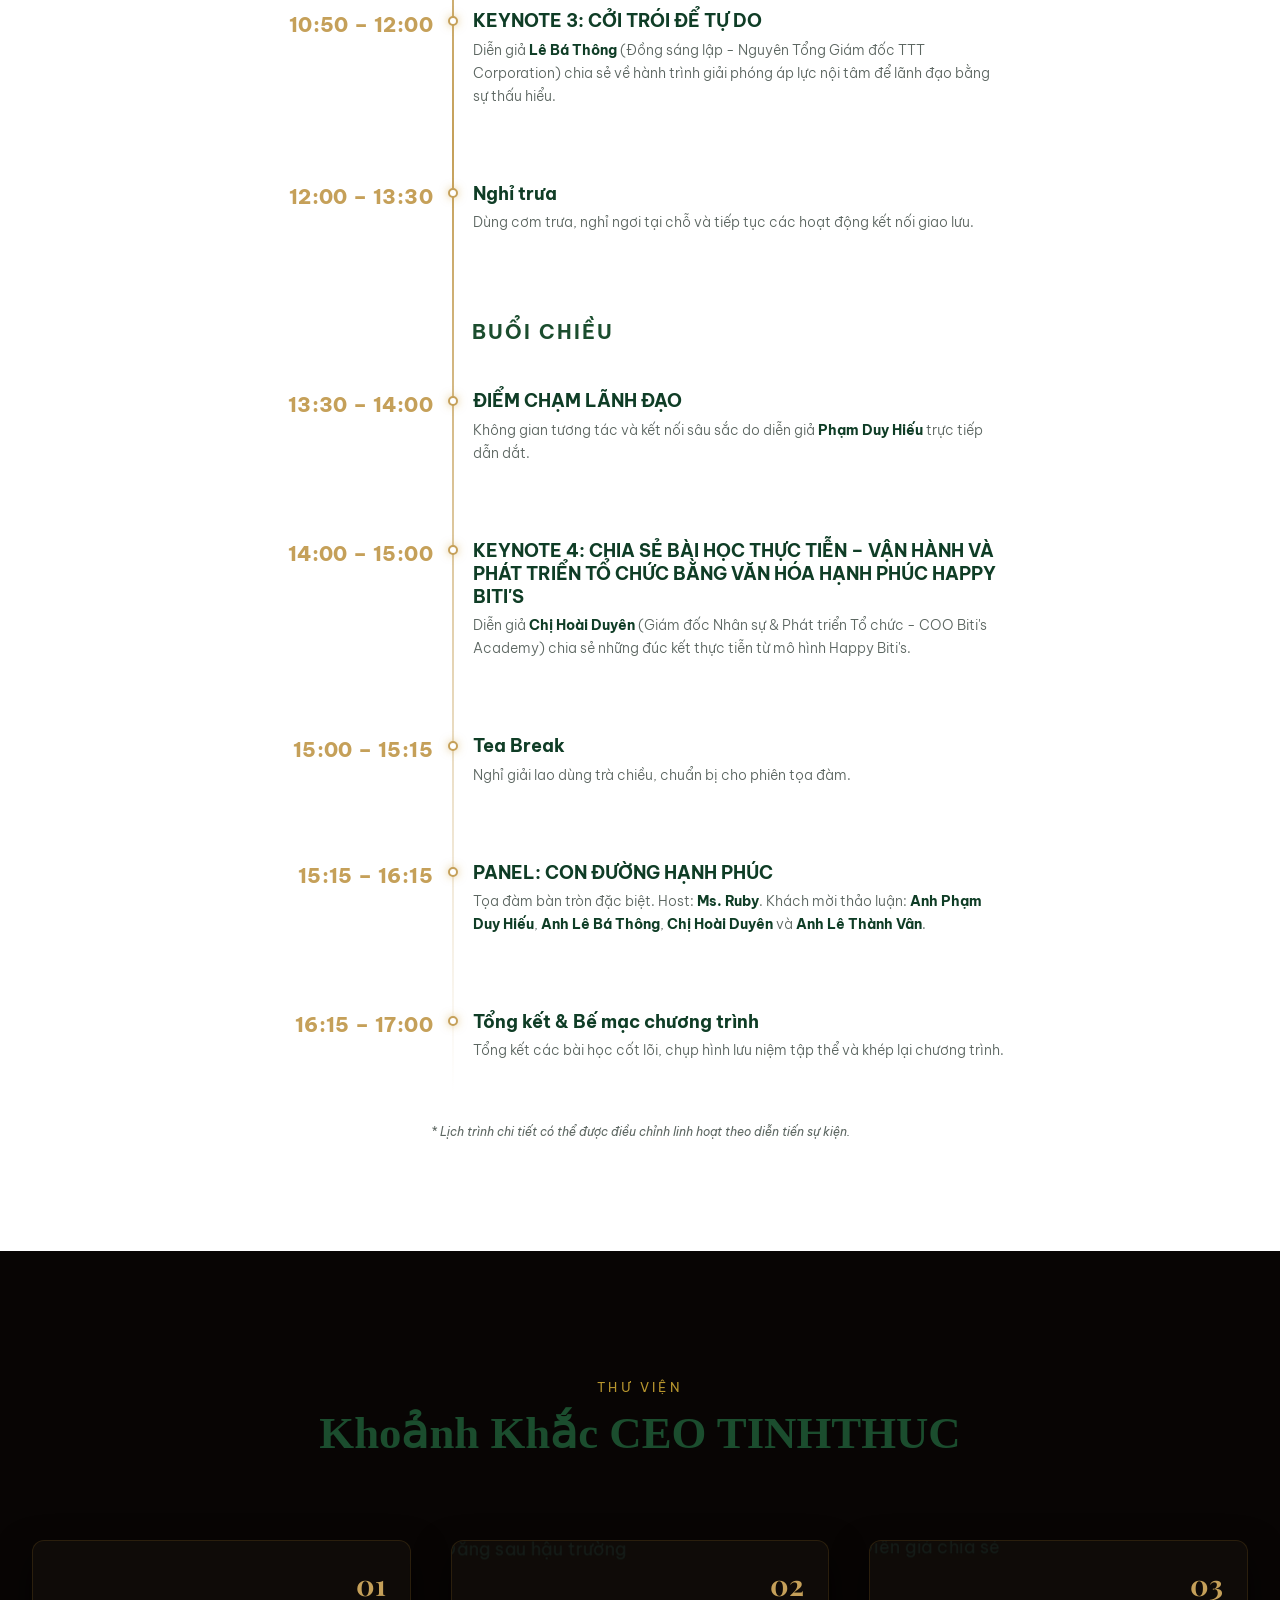
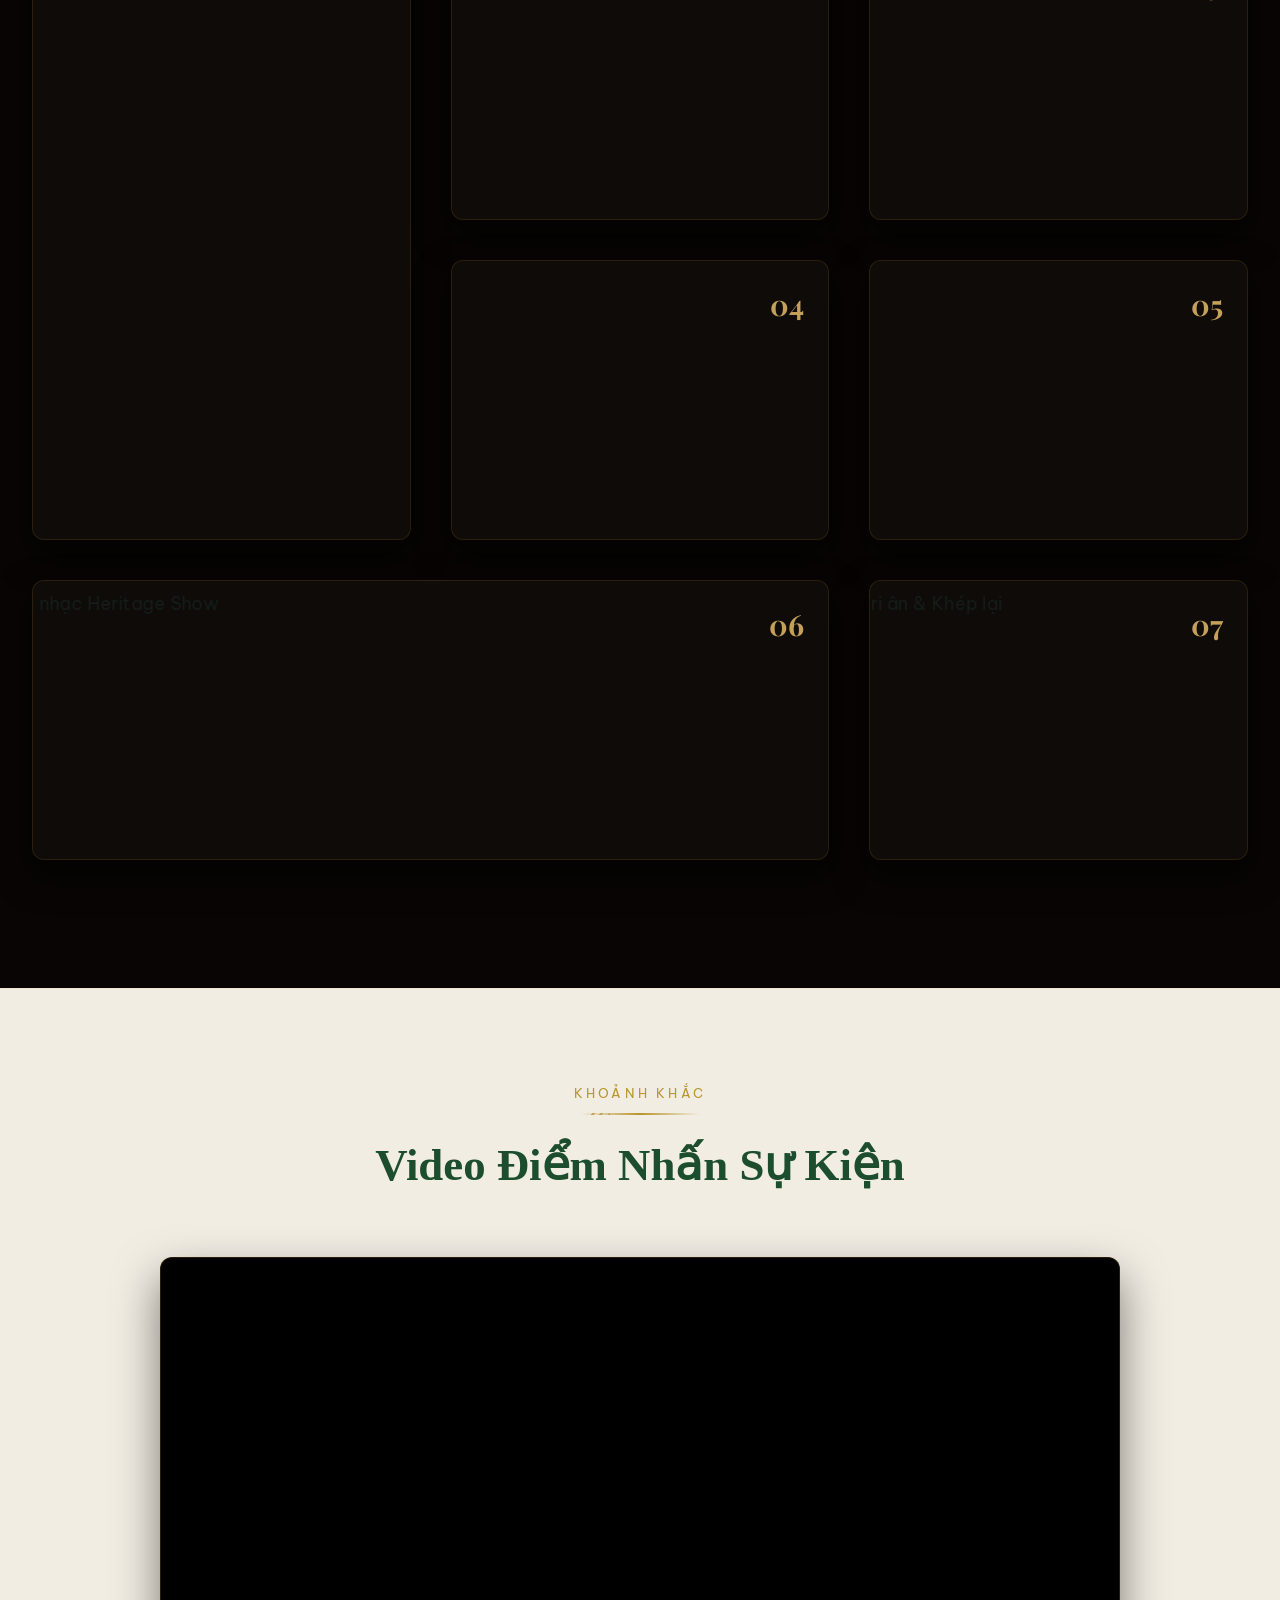
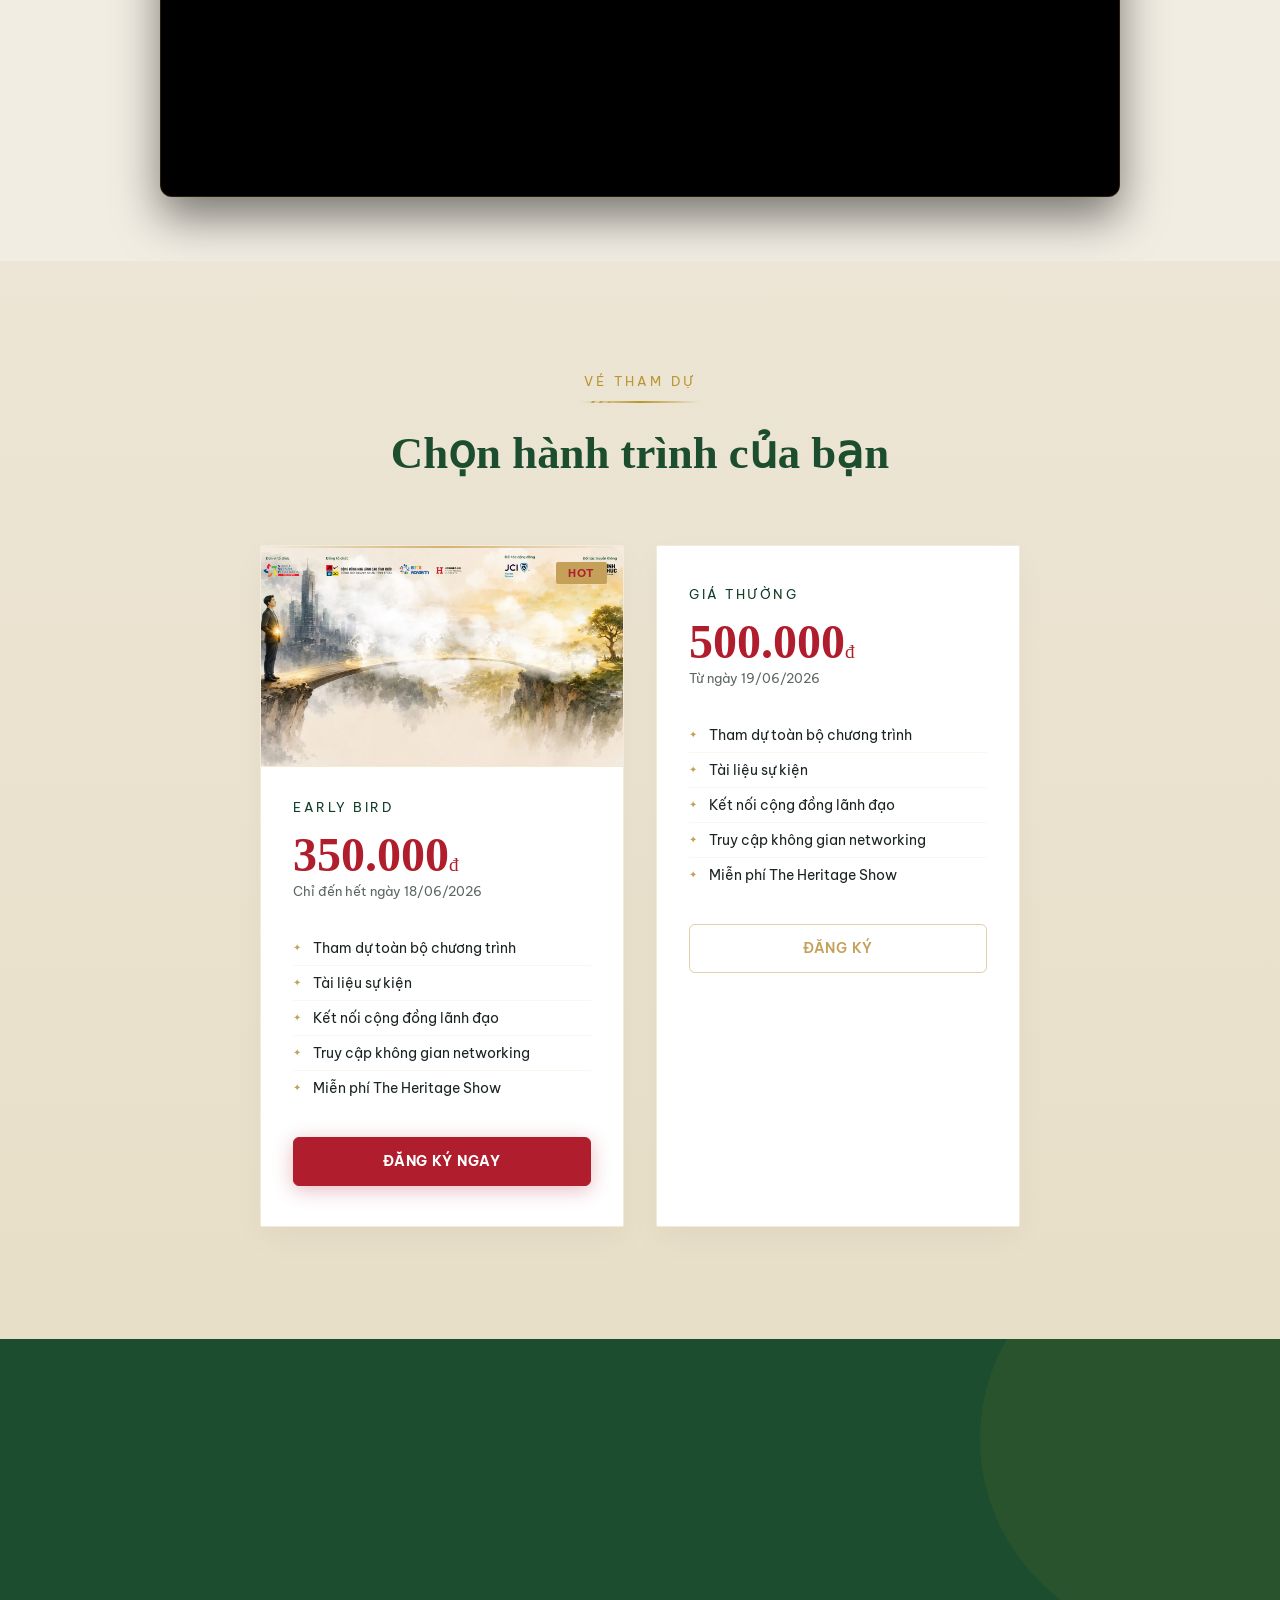
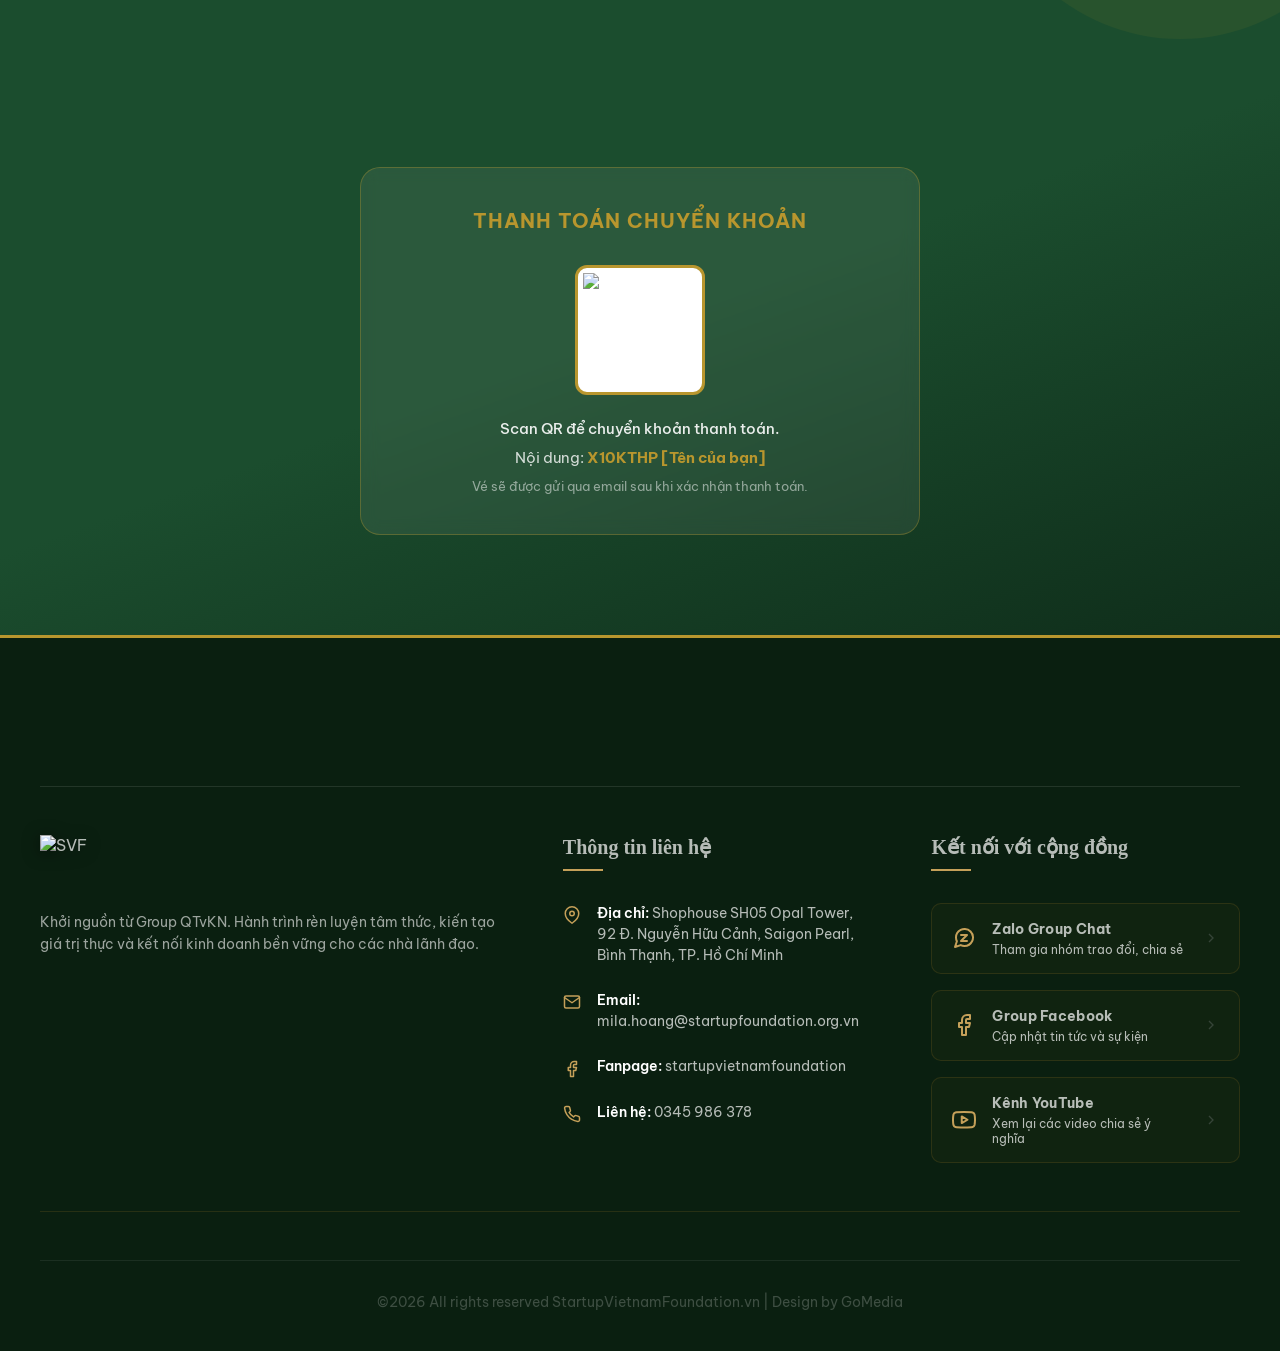
